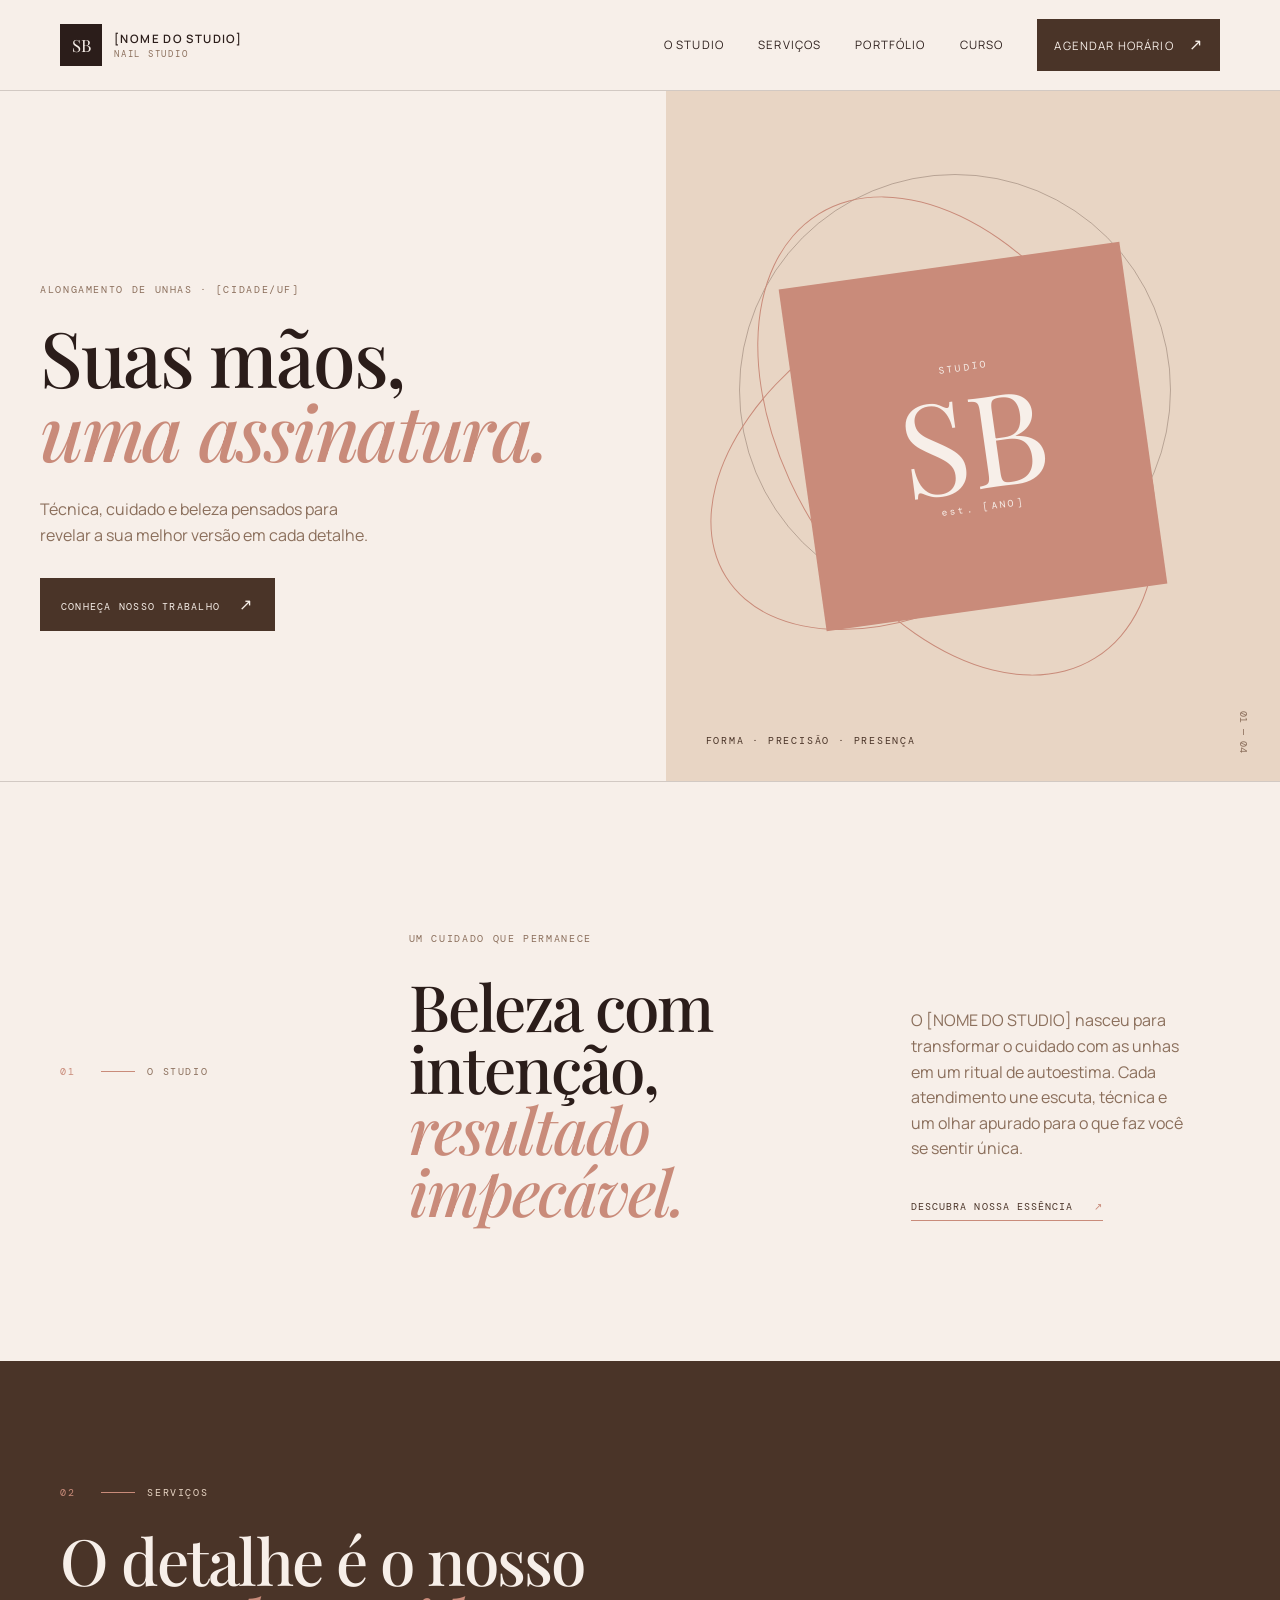
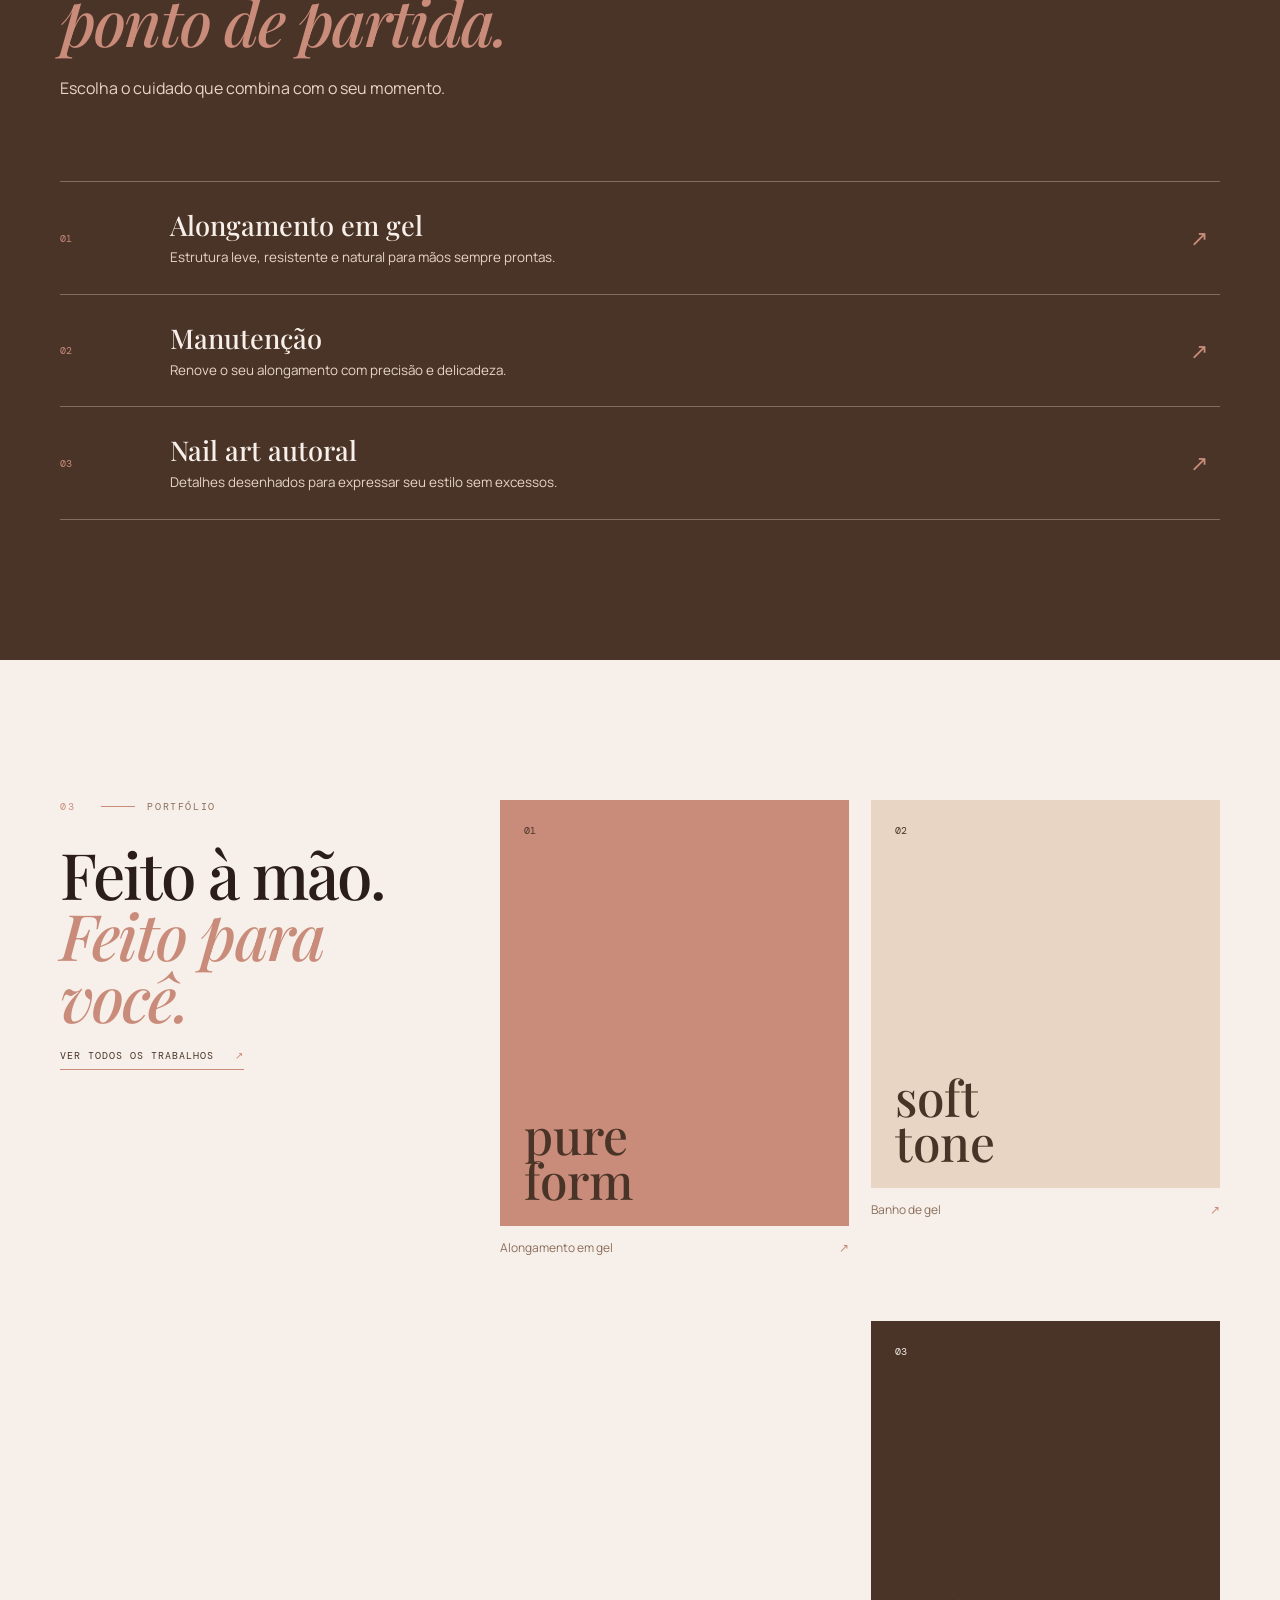
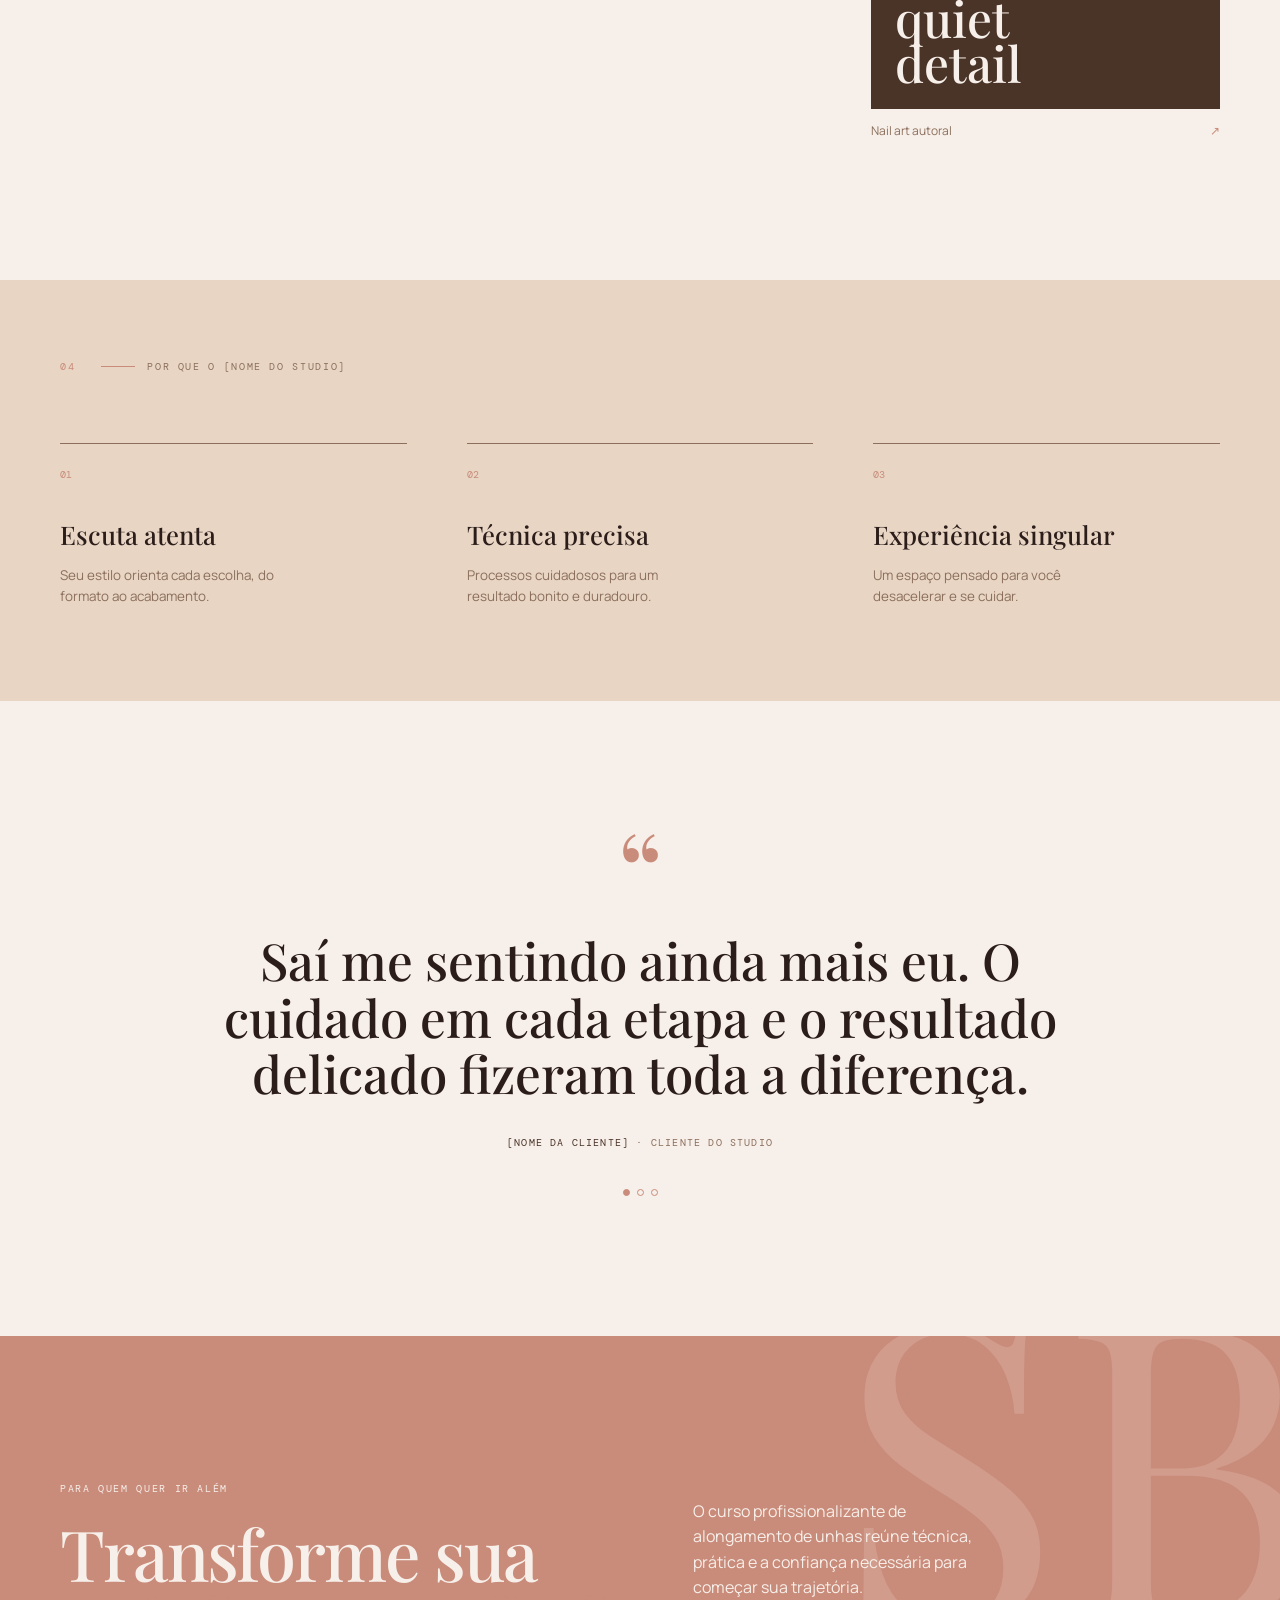
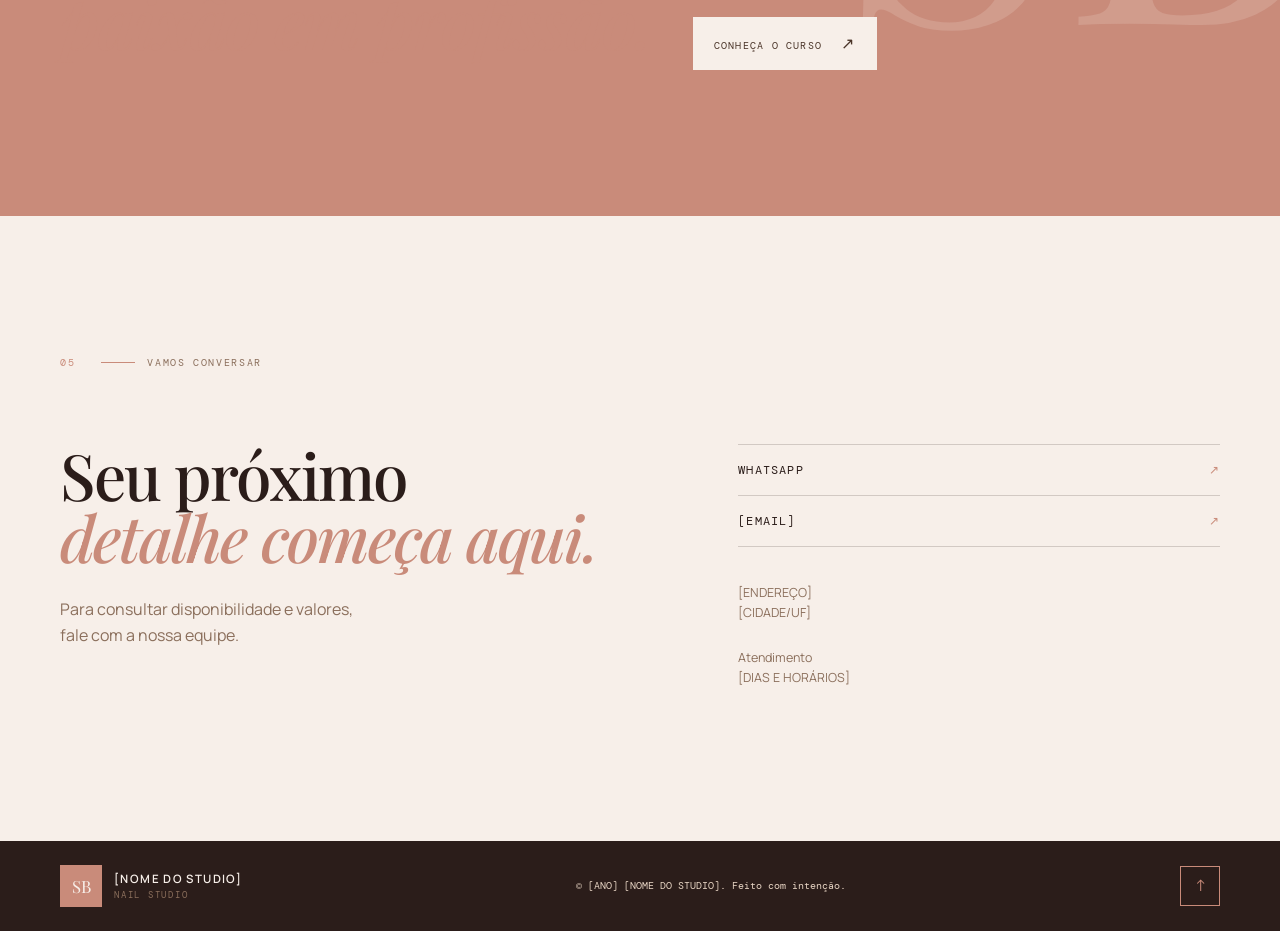
==== index.html @ b0235204 "Add initial studio website scaffold Add a complete static scaffold for the Studio SB website: README" ====
<!DOCTYPE html>
<html lang="pt-BR">
<head>
	<meta charset="UTF-8">
	<meta name="viewport" content="width=device-width, initial-scale=1.0">
	<meta name="description" content="[NOME DO STUDIO], studio de alongamento de unhas e formação profissional.">
	<title>[NOME DO STUDIO] | Alongamento de unhas</title>
	<link rel="stylesheet" href="css/style.css">
	<link rel="stylesheet" href="css/responsive.css">
</head>
<body>
	<a class="skip-link" href="#conteudo">Ir para o conteúdo</a>
	<header class="site-header">
		<div class="container header-inner">
			<a class="brand" href="index.html" aria-label="Página inicial de [NOME DO STUDIO]"><span class="brand-mark">SB</span><span class="brand-name">[NOME DO STUDIO]<small>nail studio</small></span></a>
			<button class="menu-toggle" type="button" aria-expanded="false" aria-controls="main-nav"><span></span><span></span><span></span><b class="sr-only">Abrir menu</b></button>
			<nav id="main-nav" class="main-nav" aria-label="Navegação principal"><a href="#studio">O studio</a><a href="#servicos">Serviços</a><a href="#portfolio">Portfólio</a><a href="#curso">Curso</a><a class="nav-cta" href="#contato">Agendar horário <span aria-hidden="true">↗</span></a></nav>
		</div>
	</header>
	<main id="conteudo">
		<section class="hero"><div class="hero-text container reveal"><p class="eyebrow">alongamento de unhas · [CIDADE/UF]</p><h1>Suas mãos,<br><em>uma assinatura.</em></h1><p class="hero-description">Técnica, cuidado e beleza pensados para revelar a sua melhor versão em cada detalhe.</p><a class="button button-dark" href="#contato">Conheça nosso trabalho <span aria-hidden="true">↗</span></a></div><div class="hero-art" aria-label="Composição visual abstrata em tons nude e rosé"><div class="hero-orbit orbit-one"></div><div class="hero-orbit orbit-two"></div><div class="hero-panel"><span>STUDIO</span><strong>SB</strong><small>est. [ANO]</small></div><span class="hero-caption">forma · precisão · presença</span></div><div class="hero-side-label">01 — 04</div></section>
		<section id="studio" class="intro section container reveal"><div class="section-kicker"><span>01</span><span>O studio</span></div><div class="intro-copy"><p class="eyebrow">um cuidado que permanece</p><h2>Beleza com intenção,<br><em>resultado impecável.</em></h2></div><div class="intro-body"><p>O [NOME DO STUDIO] nasceu para transformar o cuidado com as unhas em um ritual de autoestima. Cada atendimento une escuta, técnica e um olhar apurado para o que faz você se sentir única.</p><a class="text-link" href="#contato">Descubra nossa essência <span>↗</span></a></div></section>
		<section id="servicos" class="services section-band"><div class="container"><div class="section-heading reveal"><div class="section-kicker light"><span>02</span><span>Serviços</span></div><h2>O detalhe é o nosso<br><em>ponto de partida.</em></h2><p>Escolha o cuidado que combina com o seu momento.</p></div><div class="service-list reveal"><article class="service-item"><span class="service-number">01</span><div><h3>Alongamento em gel</h3><p>Estrutura leve, resistente e natural para mãos sempre prontas.</p></div><span class="service-arrow">↗</span></article><article class="service-item"><span class="service-number">02</span><div><h3>Manutenção</h3><p>Renove o seu alongamento com precisão e delicadeza.</p></div><span class="service-arrow">↗</span></article><article class="service-item"><span class="service-number">03</span><div><h3>Nail art autoral</h3><p>Detalhes desenhados para expressar seu estilo sem excessos.</p></div><span class="service-arrow">↗</span></article></div></div></section>
		<section id="portfolio" class="portfolio section container"><div class="section-heading reveal"><div class="section-kicker"><span>03</span><span>Portfólio</span></div><h2>Feito à mão.<br><em>Feito para você.</em></h2><a class="text-link" href="#contato">Ver todos os trabalhos <span>↗</span></a></div><div class="portfolio-grid reveal"><figure class="portfolio-card portfolio-large"><div class="art art-a"><span>01</span><strong>pure<br>form</strong></div><figcaption>Alongamento em gel <span>↗</span></figcaption></figure><figure class="portfolio-card"><div class="art art-b"><span>02</span><strong>soft<br>tone</strong></div><figcaption>Banho de gel <span>↗</span></figcaption></figure><figure class="portfolio-card portfolio-offset"><div class="art art-c"><span>03</span><strong>quiet<br>detail</strong></div><figcaption>Nail art autoral <span>↗</span></figcaption></figure></div></section>
		<section class="values section-band-light"><div class="container"><div class="section-kicker"><span>04</span><span>Por que o [NOME DO STUDIO]</span></div><div class="values-grid"><article><span>01</span><h3>Escuta atenta</h3><p>Seu estilo orienta cada escolha, do formato ao acabamento.</p></article><article><span>02</span><h3>Técnica precisa</h3><p>Processos cuidadosos para um resultado bonito e duradouro.</p></article><article><span>03</span><h3>Experiência singular</h3><p>Um espaço pensado para você desacelerar e se cuidar.</p></article></div></div></section>
		<section class="testimonials section container reveal"><div class="quote-mark">“</div><blockquote>Saí me sentindo ainda mais eu. O cuidado em cada etapa e o resultado delicado fizeram toda a diferença.</blockquote><p class="quote-author">[NOME DA CLIENTE] <span>· cliente do studio</span></p><div class="slider-dots" aria-label="Depoimento 1 de 3"><b></b><i></i><i></i></div></section>
		<section id="curso" class="course-preview"><div class="container course-inner reveal"><div><p class="eyebrow">para quem quer ir além</p><h2>Transforme sua<br><em>paixão em profissão.</em></h2></div><div><p>O curso profissionalizante de alongamento de unhas reúne técnica, prática e a confiança necessária para começar sua trajetória.</p><a class="button button-light" href="pages/curso.html">Conheça o curso <span aria-hidden="true">↗</span></a></div></div></section>
		<section id="contato" class="contact section container reveal"><div class="section-kicker"><span>05</span><span>Vamos conversar</span></div><div class="contact-grid"><div><h2>Seu próximo<br><em>detalhe começa aqui.</em></h2><p>Para consultar disponibilidade e valores, fale com a nossa equipe.</p></div><div class="contact-info"><a class="contact-link" href="[LINK DO WHATSAPP]">WhatsApp <span>↗</span></a><a class="contact-link" href="mailto:[EMAIL]">[EMAIL] <span>↗</span></a><p>[ENDEREÇO]<br>[CIDADE/UF]</p><p class="hours">Atendimento<br>[DIAS E HORÁRIOS]</p></div></div></section>
	</main>
	<footer class="site-footer"><div class="container footer-inner"><a class="brand" href="index.html"><span class="brand-mark">SB</span><span class="brand-name">[NOME DO STUDIO]<small>nail studio</small></span></a><p>© [ANO] [NOME DO STUDIO]. Feito com intenção.</p><a href="#conteudo" class="back-top" aria-label="Voltar ao topo">↑</a></div></footer>
	<script src="js/script.js"></script>
</body>
</html>
---- css/style.css ----
@import url('https://fonts.googleapis.com/css2?family=DM+Mono:wght@400;500&family=Manrope:wght@400;500;600;700&family=Playfair+Display:ital,wght@0,500;0,600;1,500;1,600&display=swap');
:root { --coffee:#2B1D1A; --nude:#F7EFE9; --rose:#C98B7A; --mid:#8B6F5C; --sand:#E8D5C4; --dark:#4A3428; --line:rgba(43,29,26,.18); }
* { box-sizing:border-box; } html { scroll-behavior:smooth; } body { margin:0; color:var(--coffee); background:var(--nude); font:16px/1.6 Manrope,sans-serif; } a { color:inherit; text-decoration:none; } .container { width:min(1160px,calc(100% - 80px)); margin:auto; }
.skip-link { position:absolute; left:1rem; top:-4rem; z-index:20; padding:.7rem 1rem; background:var(--dark); color:var(--nude); } .skip-link:focus { top:1rem; } .sr-only { position:absolute; width:1px; height:1px; overflow:hidden; clip:rect(0,0,0,0); }
.site-header { border-bottom:1px solid var(--line); } .header-inner,.footer-inner { min-height:90px; display:flex; align-items:center; justify-content:space-between; } .brand { display:flex; align-items:center; gap:12px; text-transform:uppercase; letter-spacing:.12em; font-size:.72rem; font-weight:600; } .brand-mark { width:42px; height:42px; display:grid; place-items:center; background:var(--coffee); color:var(--nude); font:1.05rem 'Playfair Display',serif; letter-spacing:0; } .brand-name small { display:block; color:var(--mid); font:.55rem 'DM Mono',monospace; letter-spacing:.2em; }
.main-nav { display:flex; align-items:center; gap:34px; font-size:.72rem; text-transform:uppercase; letter-spacing:.1em; } .main-nav a { transition:color .25s; } .main-nav a:hover { color:var(--rose); } .nav-cta { padding:13px 17px; background:var(--dark); color:var(--nude); } .nav-cta span,.button span { margin-left:12px; font-size:1rem; } .menu-toggle { display:none; background:none; border:0; padding:8px; } .menu-toggle span { display:block; width:24px; height:1px; margin:5px; background:var(--coffee); }
.hero { min-height:690px; display:grid; grid-template-columns:52% 48%; position:relative; overflow:hidden; border-bottom:1px solid var(--line); } .hero-text { align-self:center; padding-top:32px; z-index:1; } .eyebrow,.section-kicker { color:var(--mid); font:.64rem 'DM Mono',monospace; text-transform:uppercase; letter-spacing:.16em; } .hero h1,h2 { margin:24px 0; font:500 clamp(3.4rem,6vw,6.5rem)/.96 'Playfair Display',serif; letter-spacing:-.03em; } em { color:var(--rose); font-style:italic; } .hero-description { max-width:340px; margin:30px 0; color:var(--mid); } .button { display:inline-block; padding:16px 21px; text-transform:uppercase; letter-spacing:.12em; font:.64rem 'DM Mono',monospace; transition:transform .25s,background .25s; } .button:hover { transform:translateY(-3px); } .button-dark { background:var(--dark); color:var(--nude); } .button-light { background:var(--nude); color:var(--dark); }
.hero-art { position:relative; min-height:690px; overflow:hidden; background:var(--sand); } .hero-art:before { content:''; position:absolute; top:12%; left:12%; width:70%; aspect-ratio:1; border:1px solid rgba(74,52,40,.3); border-radius:50%; } .hero-orbit { position:absolute; border:1px solid var(--rose); border-radius:50%; transform:rotate(-32deg); } .orbit-one { width:76%; height:43%; top:31%; left:4%; } .orbit-two { width:55%; height:76%; top:12%; left:20%; } .hero-panel { position:absolute; inset:25% 22%; display:flex; flex-direction:column; align-items:center; justify-content:center; color:var(--nude); text-align:center; background:var(--rose); transform:rotate(-8deg); } .hero-panel span,.hero-panel small { font:.6rem 'DM Mono'; letter-spacing:.25em; } .hero-panel strong { font:8rem/1 'Playfair Display'; } .hero-caption { position:absolute; bottom:34px; left:40px; color:var(--dark); font:.62rem 'DM Mono'; letter-spacing:.18em; text-transform:uppercase; } .hero-side-label { position:absolute; right:30px; bottom:28px; color:var(--mid); writing-mode:vertical-rl; font:.62rem 'DM Mono'; }
.section { padding-top:140px; padding-bottom:140px; } .section-kicker { display:flex; gap:26px; align-items:center; } .section-kicker span:first-child { color:var(--rose); } .section-kicker span:last-child:before { content:''; display:inline-block; width:34px; margin:0 12px 3px 0; border-top:1px solid var(--rose); } .intro { display:grid; grid-template-columns:1fr 1.5fr 1fr; gap:40px; } .intro h2,.section-heading h2,.contact h2 { margin:30px 0 0; font-size:clamp(3rem,5vw,5.4rem); } .intro-body { align-self:end; max-width:280px; color:var(--mid); } .text-link { display:inline-block; margin-top:22px; padding-bottom:7px; border-bottom:1px solid var(--rose); color:var(--dark); font:.63rem 'DM Mono'; letter-spacing:.1em; text-transform:uppercase; } .text-link span,.contact-link span { margin-left:14px; color:var(--rose); }
.section-band { padding:125px 0 140px; color:var(--nude); background:var(--dark); } .section-heading p { margin-top:24px; color:var(--sand); } .light { color:var(--sand); } .light span:first-child { color:var(--rose); } .service-list { margin-top:80px; border-top:1px solid rgba(247,239,233,.3); } .service-item { display:grid; grid-template-columns:80px 1fr 30px; align-items:center; gap:30px; padding:25px 0; border-bottom:1px solid rgba(247,239,233,.3); } .service-number { color:var(--rose); font:.65rem 'DM Mono'; } .service-item h3 { margin:0; font:500 1.7rem 'Playfair Display'; } .service-item p { margin:4px 0 0; color:var(--sand); font-size:.84rem; } .service-arrow { color:var(--rose); font-size:1.4rem; }
.portfolio { display:grid; grid-template-columns:.75fr 1.5fr; gap:80px; } .portfolio-grid { display:grid; grid-template-columns:1fr 1fr; gap:22px; align-items:start; } .portfolio-card { margin:0; } .portfolio-large { grid-row:span 2; } .portfolio-offset { margin-top:80px; } .art { aspect-ratio:.82; display:flex; flex-direction:column; justify-content:space-between; padding:24px; color:var(--dark); } .art-a { background:var(--rose); } .art-b { aspect-ratio:.9; background:var(--sand); } .art-c { aspect-ratio:.9; color:var(--nude); background:var(--dark); } .art span { font:.6rem 'DM Mono'; } .art strong { font:500 3.1rem/.9 'Playfair Display'; text-transform:lowercase; } figcaption { display:flex; justify-content:space-between; padding-top:12px; color:var(--mid); font-size:.75rem; } figcaption span { color:var(--rose); }
.section-band-light { padding:80px 0; background:var(--sand); } .values-grid { display:grid; grid-template-columns:repeat(3,1fr); gap:60px; margin-top:70px; } .values-grid article { padding-top:16px; border-top:1px solid var(--mid); } .values-grid span { color:var(--rose); font:.65rem 'DM Mono'; } .values-grid h3 { margin:32px 0 8px; font:500 1.6rem 'Playfair Display'; } .values-grid p { max-width:220px; color:var(--mid); font-size:.84rem; }
.testimonials { max-width:850px; text-align:center; } .quote-mark { color:var(--rose); font:7rem/.5 'Playfair Display'; } blockquote { margin:35px 0; font:500 clamp(2rem,4vw,3.7rem)/1.1 'Playfair Display'; } .quote-author { color:var(--dark); font:.62rem 'DM Mono'; letter-spacing:.12em; text-transform:uppercase; } .quote-author span { color:var(--mid); } .slider-dots { display:flex; justify-content:center; gap:7px; margin-top:40px; } .slider-dots * { width:7px; height:7px; border:1px solid var(--rose); border-radius:50%; } .slider-dots b { background:var(--rose); }
.course-preview { position:relative; overflow:hidden; color:var(--nude); background:var(--rose); } .course-preview:after { content:'SB'; position:absolute; top:-50px; right:-40px; color:rgba(247,239,233,.16); font:26rem/.8 'Playfair Display'; } .course-inner { min-height:480px; display:grid; grid-template-columns:1.2fr 1fr; align-items:center; position:relative; z-index:1; } .course-inner h2 { margin:25px 0; font-size:clamp(3.2rem,5.5vw,6rem); } .course-inner p { max-width:310px; color:var(--nude); } .course-inner .eyebrow { color:var(--nude); }
.contact-grid { display:grid; grid-template-columns:1.2fr 1fr; gap:100px; margin-top:75px; } .contact h2 { margin-top:0; } .contact-grid>div:first-child p { max-width:320px; margin-top:30px; color:var(--mid); } .contact-info { border-top:1px solid var(--line); } .contact-link { display:flex; justify-content:space-between; padding:17px 0; border-bottom:1px solid var(--line); text-transform:uppercase; letter-spacing:.1em; font:.75rem 'DM Mono'; } .contact-info p { margin-top:36px; color:var(--mid); font-size:.78rem; } .contact-info .hours { margin-top:25px; } .site-footer { color:var(--nude); background:var(--coffee); } .site-footer .brand-mark { background:var(--rose); } .site-footer p { color:var(--sand); font:.6rem 'DM Mono'; } .back-top { width:40px; height:40px; display:grid; place-items:center; border:1px solid var(--rose); color:var(--rose); }
.reveal { opacity:0; transform:translateY(24px); transition:opacity .7s,transform .7s; } .reveal.is-visible { opacity:1; transform:none; }
NN
---- css/responsive.css ----
@media (max-width:800px) { .container { width:min(100% - 40px,620px); } .header-inner { min-height:72px; } .menu-toggle { display:block; } .main-nav { display:none; position:absolute; z-index:10; top:72px; left:0; right:0; flex-direction:column; align-items:stretch; gap:0; padding:18px 20px 24px; background:var(--nude); border-bottom:1px solid var(--line); } .main-nav.is-open { display:flex; } .main-nav a { padding:13px 0; } .nav-cta { margin-top:8px; text-align:center; }
.hero { display:block; min-height:0; } .hero-text { padding:90px 20px 70px; } .hero h1 { font-size:clamp(3.3rem,15vw,5rem); } .hero-art { min-height:390px; } .hero-panel { inset:17% 25%; } .hero-panel strong { font-size:6rem; } .hero-side-label { display:none; } .section { padding-top:90px; padding-bottom:90px; } .intro,.portfolio,.contact-grid,.course-inner { display:block; } .intro-copy { margin-top:55px; } .intro-body { max-width:340px; margin-top:35px; } .section-band { padding:90px 0; } .service-list { margin-top:55px; } .service-item { grid-template-columns:35px 1fr 20px; gap:12px; } .service-item h3 { font-size:1.35rem; } .service-item p { font-size:.77rem; }
.portfolio .section-heading { margin-bottom:50px; } .portfolio-grid { gap:14px; } .portfolio-offset { margin-top:45px; } .art { padding:14px; } .art strong { font-size:2rem; } .section-band-light { padding:75px 0; } .values-grid { grid-template-columns:1fr; gap:30px; margin-top:45px; } .values-grid h3 { margin-top:20px; } .course-inner { min-height:520px; padding-top:80px; padding-bottom:80px; } .course-inner>div+div { margin-top:34px; } .course-preview:after { top:240px; font-size:16rem; } .contact-info { margin-top:45px; } .footer-inner { min-height:130px; flex-wrap:wrap; gap:20px; padding:25px 0; } .site-footer p { order:3; width:100%; } }
@media (prefers-reduced-motion:reduce) { html { scroll-behavior:auto; } .reveal,.button { transition:none; } }
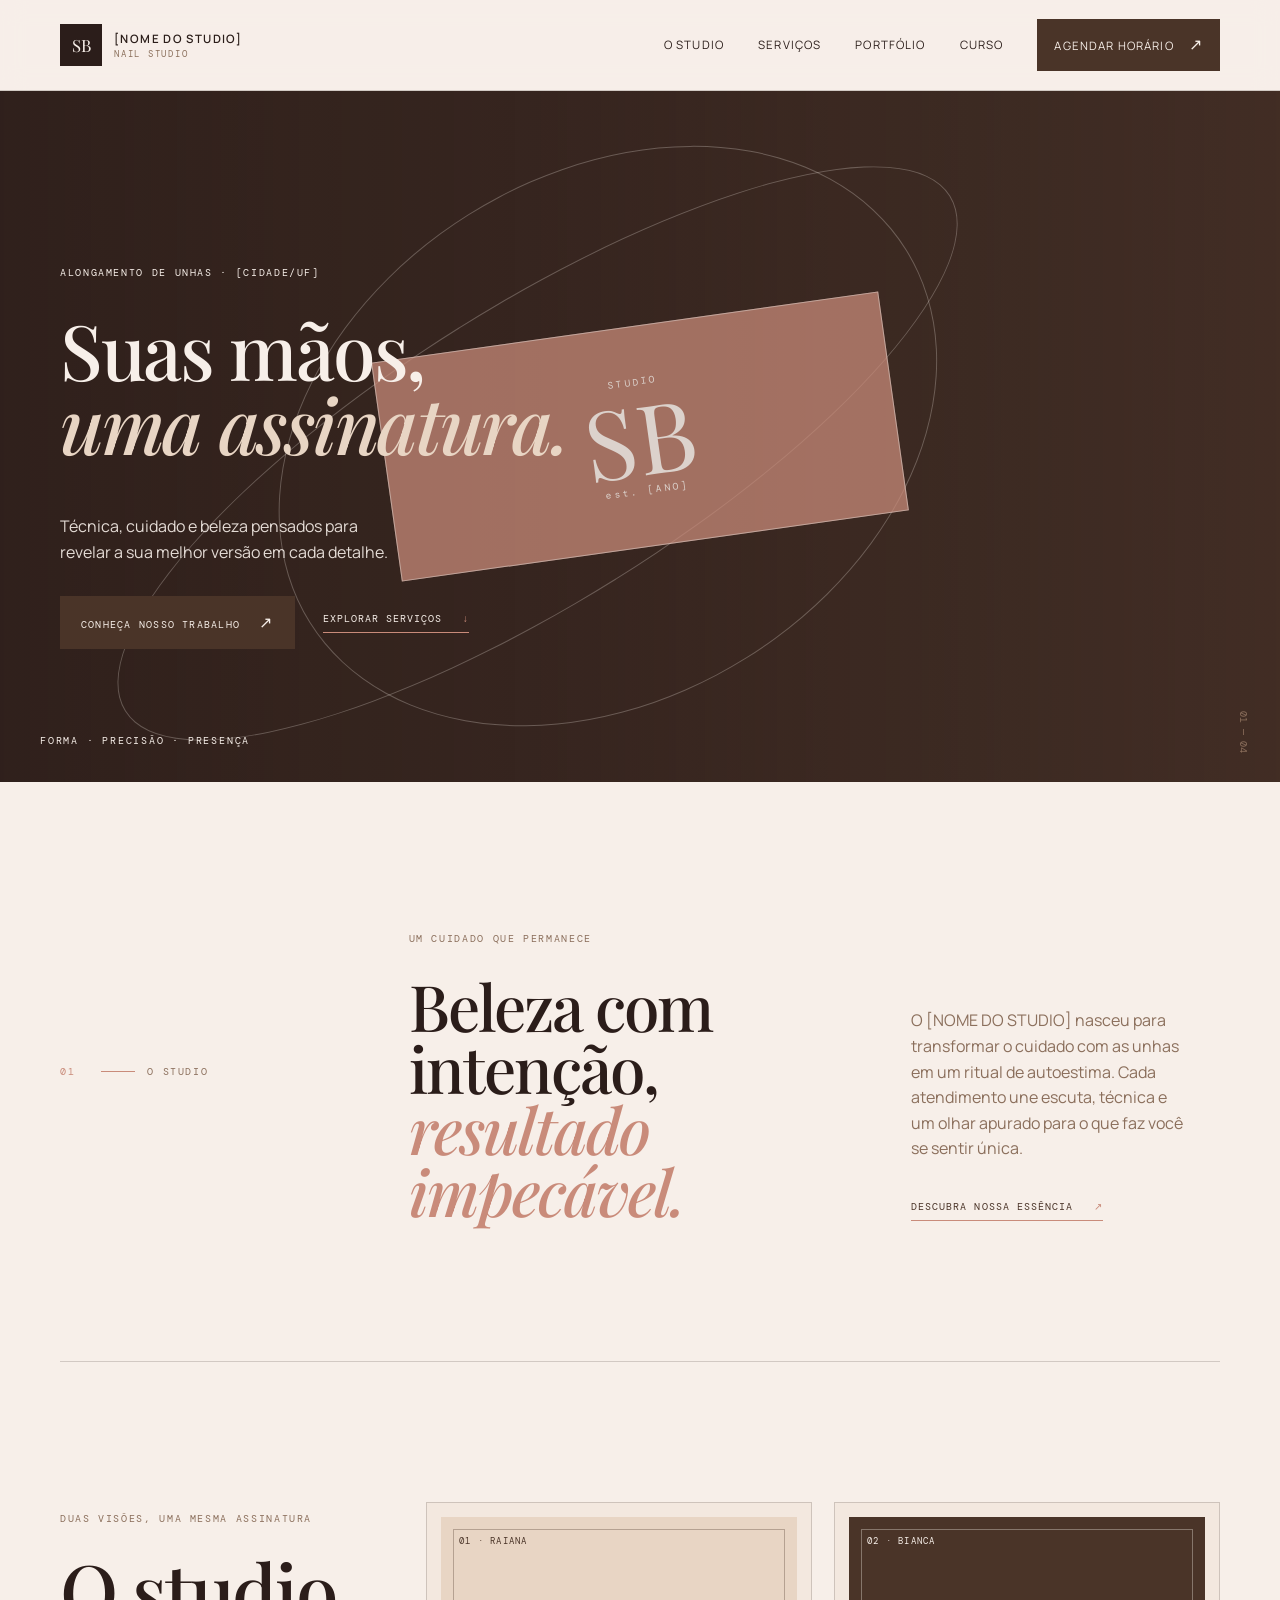
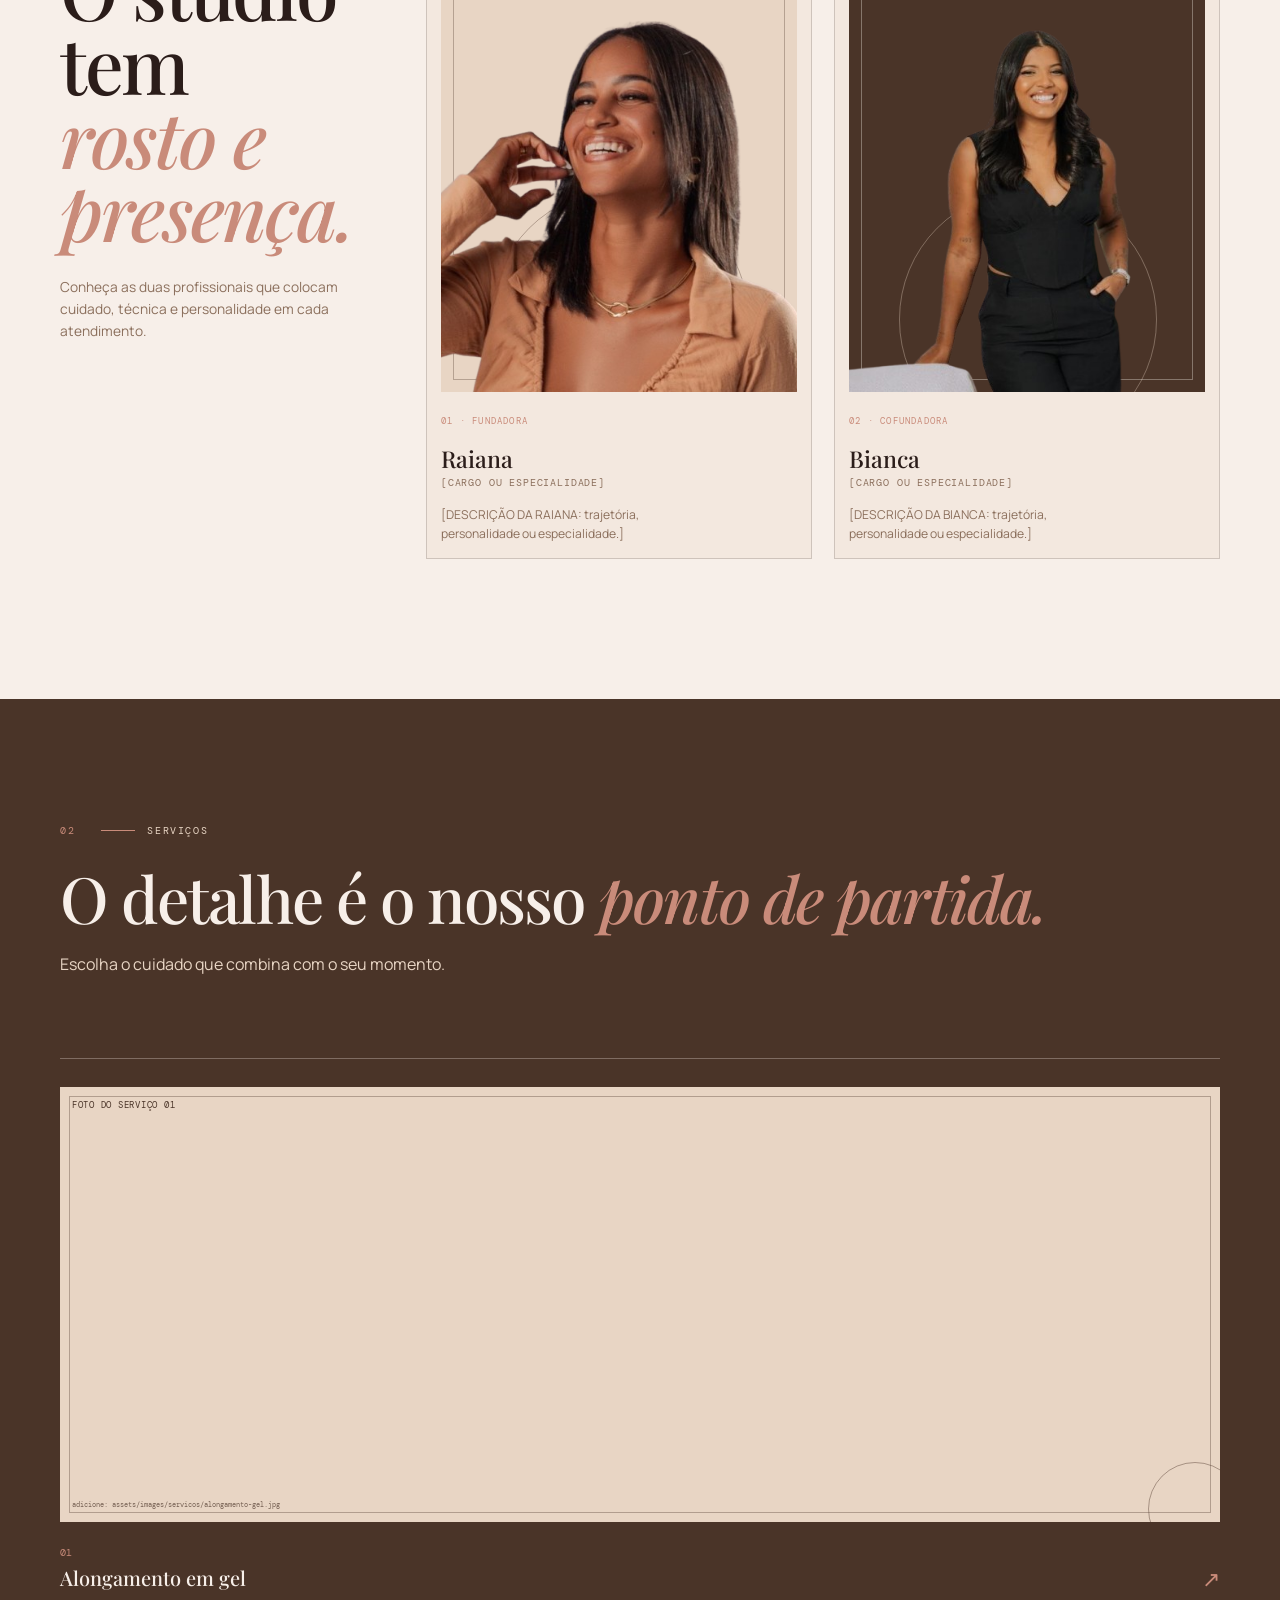
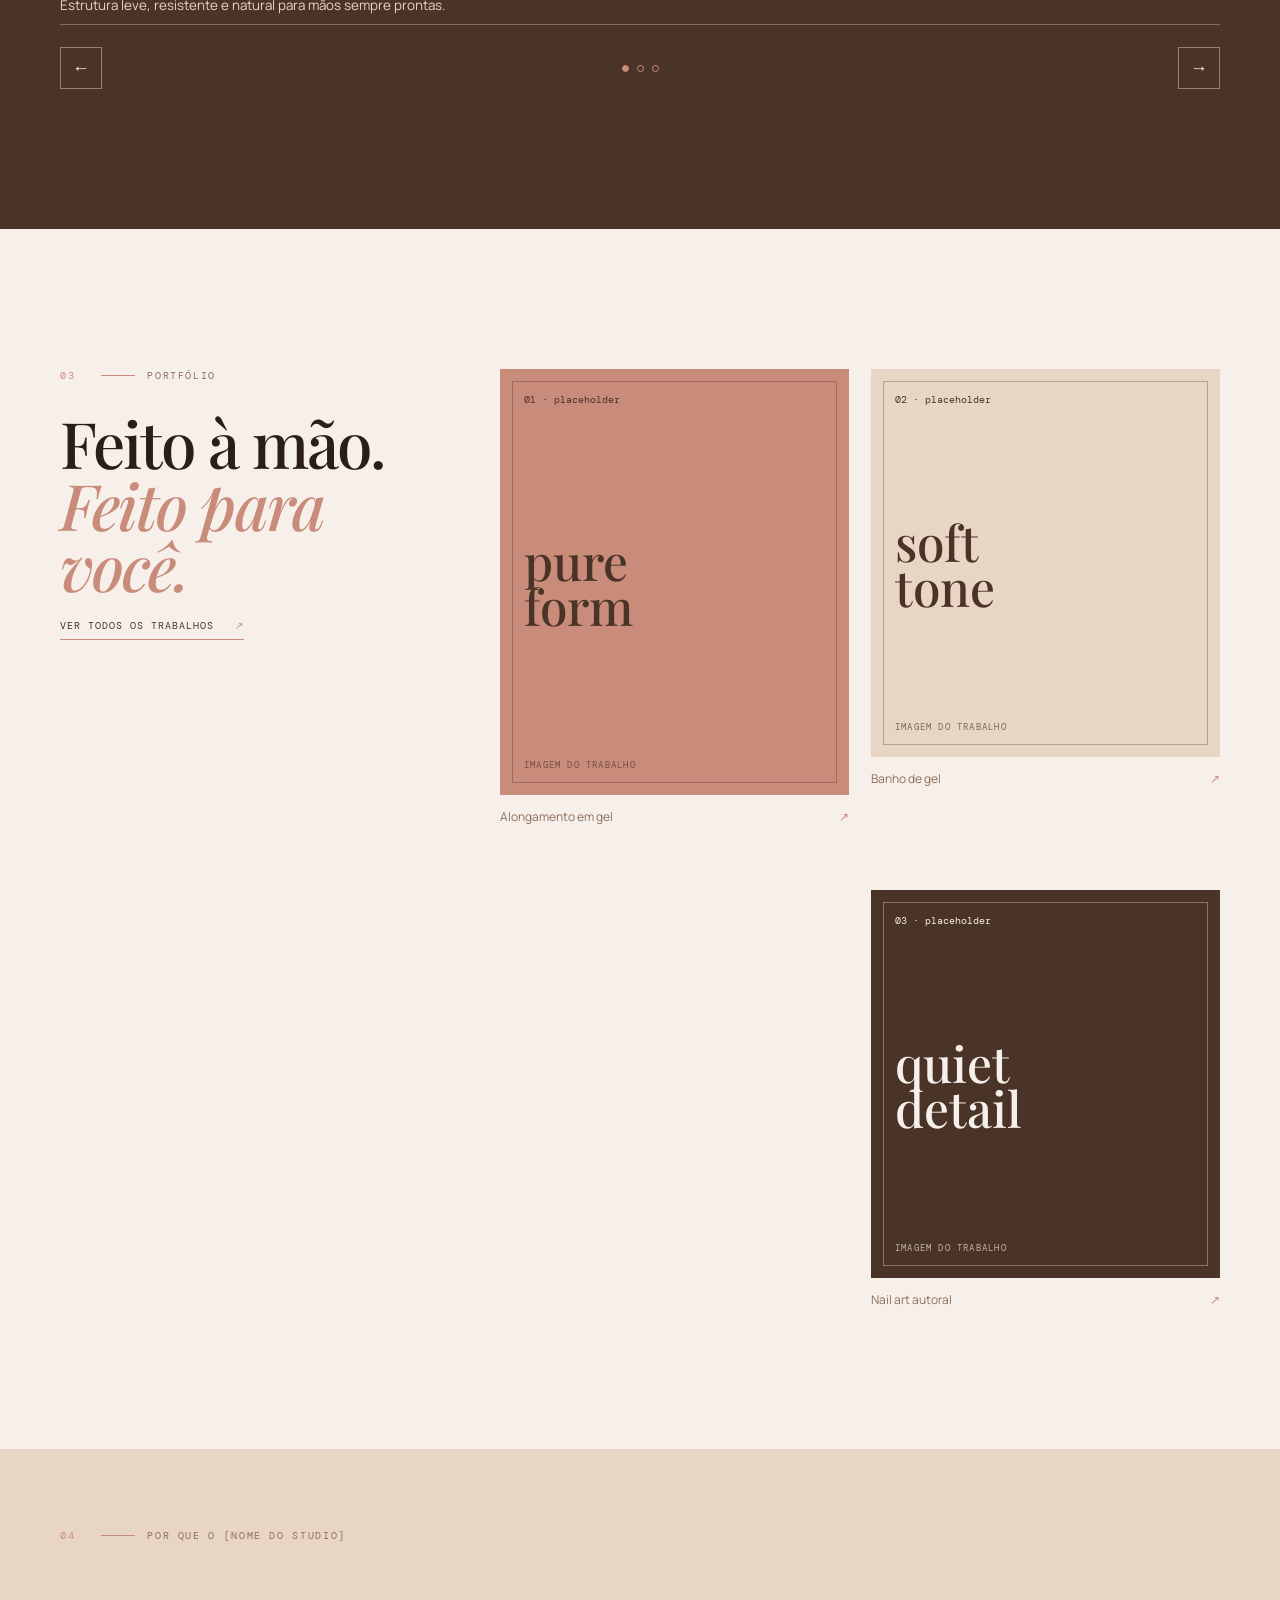
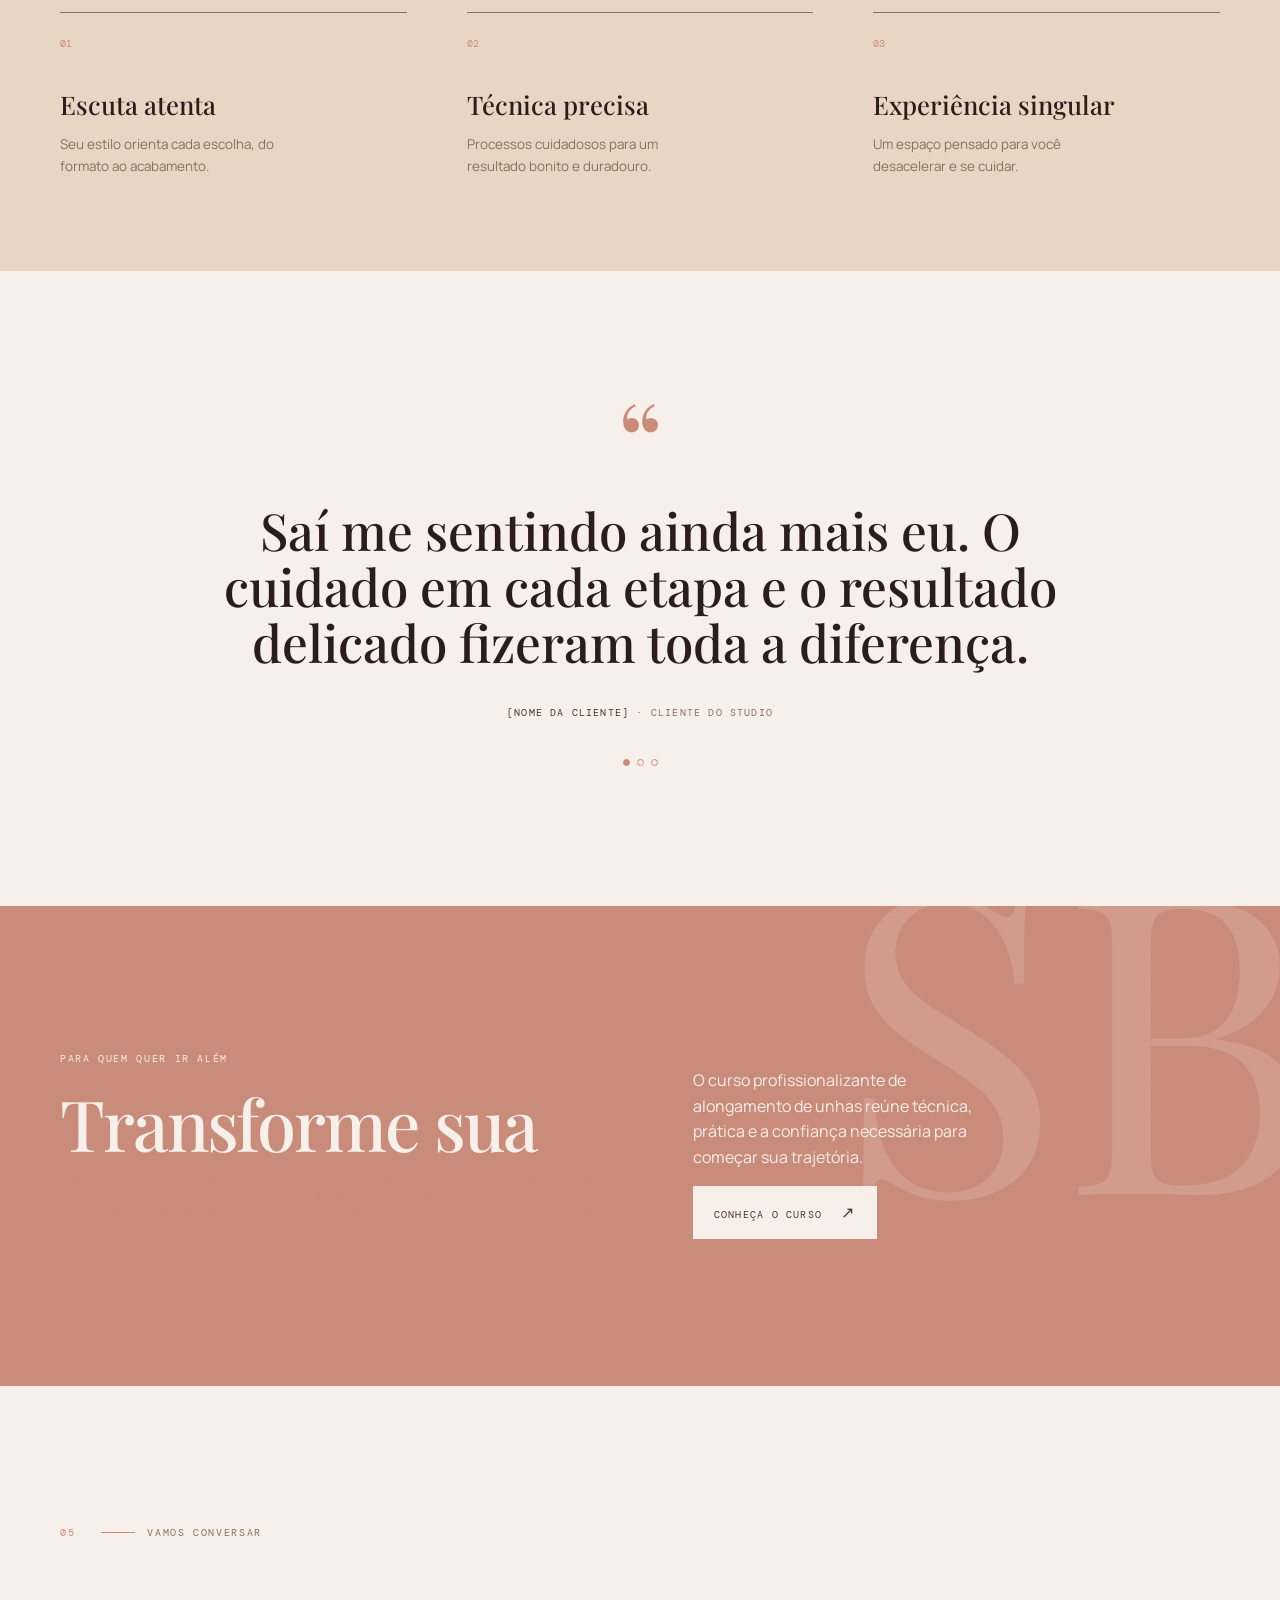
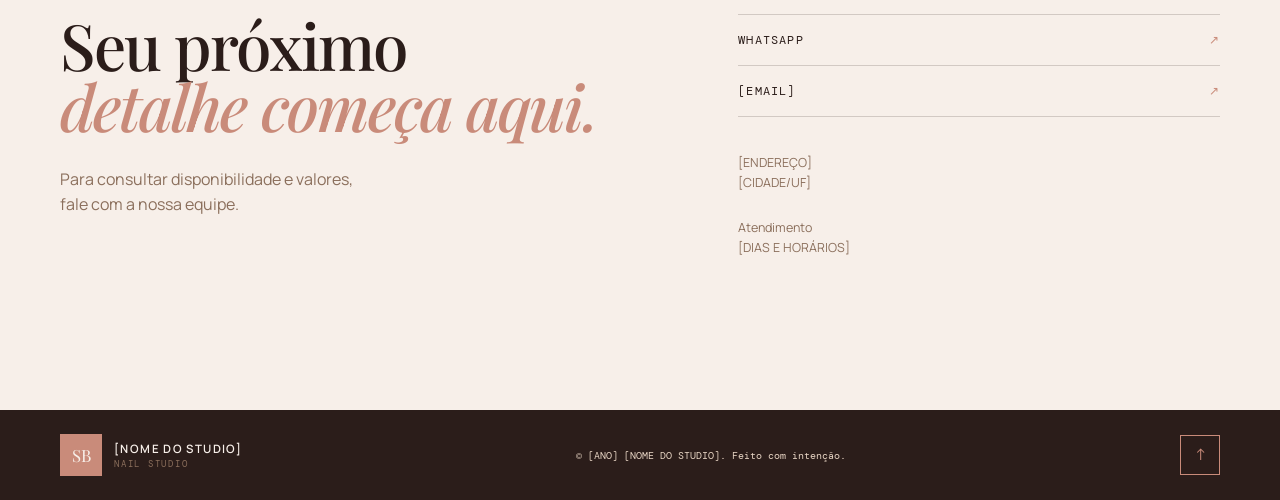
==== commit 0eb3030e: "Refresh StudioBia landing page This commit refreshes the homepage with a new hero layout, updated ty" ====
--- a/index.html
+++ b/index.html
@@ -18,16 +18,17 @@
 		</div>
 	</header>
 	<main id="conteudo">
-		<section class="hero"><div class="hero-text container reveal"><p class="eyebrow">alongamento de unhas · [CIDADE/UF]</p><h1>Suas mãos,<br><em>uma assinatura.</em></h1><p class="hero-description">Técnica, cuidado e beleza pensados para revelar a sua melhor versão em cada detalhe.</p><a class="button button-dark" href="#contato">Conheça nosso trabalho <span aria-hidden="true">↗</span></a></div><div class="hero-art" aria-label="Composição visual abstrata em tons nude e rosé"><div class="hero-orbit orbit-one"></div><div class="hero-orbit orbit-two"></div><div class="hero-panel"><span>STUDIO</span><strong>SB</strong><small>est. [ANO]</small></div><span class="hero-caption">forma · precisão · presença</span></div><div class="hero-side-label">01 — 04</div></section>
+		<section class="hero"><div class="hero-text container reveal"><p class="eyebrow">alongamento de unhas · [CIDADE/UF]</p><h1>Suas mãos,<br><em>uma assinatura.</em></h1><p class="hero-description">Técnica, cuidado e beleza pensados para revelar a sua melhor versão em cada detalhe.</p><div class="hero-actions"><a class="button button-dark" href="#contato">Conheça nosso trabalho <span aria-hidden="true">↗</span></a><a class="text-link" href="#servicos">Explorar serviços <span>↓</span></a></div></div><div class="hero-art"><div class="hero-media" role="img" aria-label="Imagem de um trabalho do studio. Substitua pelo arquivo real em assets/images/hero/"><span>imagem de trabalho<br>em breve</span><small>assets / images / hero</small></div><div class="hero-orbit orbit-one"></div><div class="hero-orbit orbit-two"></div><div class="hero-panel"><span>STUDIO</span><strong>SB</strong><small>est. [ANO]</small></div><span class="hero-caption">forma · precisão · presença</span></div><div class="hero-side-label">01 — 04</div></section>
 		<section id="studio" class="intro section container reveal"><div class="section-kicker"><span>01</span><span>O studio</span></div><div class="intro-copy"><p class="eyebrow">um cuidado que permanece</p><h2>Beleza com intenção,<br><em>resultado impecável.</em></h2></div><div class="intro-body"><p>O [NOME DO STUDIO] nasceu para transformar o cuidado com as unhas em um ritual de autoestima. Cada atendimento une escuta, técnica e um olhar apurado para o que faz você se sentir única.</p><a class="text-link" href="#contato">Descubra nossa essência <span>↗</span></a></div></section>
-		<section id="servicos" class="services section-band"><div class="container"><div class="section-heading reveal"><div class="section-kicker light"><span>02</span><span>Serviços</span></div><h2>O detalhe é o nosso<br><em>ponto de partida.</em></h2><p>Escolha o cuidado que combina com o seu momento.</p></div><div class="service-list reveal"><article class="service-item"><span class="service-number">01</span><div><h3>Alongamento em gel</h3><p>Estrutura leve, resistente e natural para mãos sempre prontas.</p></div><span class="service-arrow">↗</span></article><article class="service-item"><span class="service-number">02</span><div><h3>Manutenção</h3><p>Renove o seu alongamento com precisão e delicadeza.</p></div><span class="service-arrow">↗</span></article><article class="service-item"><span class="service-number">03</span><div><h3>Nail art autoral</h3><p>Detalhes desenhados para expressar seu estilo sem excessos.</p></div><span class="service-arrow">↗</span></article></div></div></section>
-		<section id="portfolio" class="portfolio section container"><div class="section-heading reveal"><div class="section-kicker"><span>03</span><span>Portfólio</span></div><h2>Feito à mão.<br><em>Feito para você.</em></h2><a class="text-link" href="#contato">Ver todos os trabalhos <span>↗</span></a></div><div class="portfolio-grid reveal"><figure class="portfolio-card portfolio-large"><div class="art art-a"><span>01</span><strong>pure<br>form</strong></div><figcaption>Alongamento em gel <span>↗</span></figcaption></figure><figure class="portfolio-card"><div class="art art-b"><span>02</span><strong>soft<br>tone</strong></div><figcaption>Banho de gel <span>↗</span></figcaption></figure><figure class="portfolio-card portfolio-offset"><div class="art art-c"><span>03</span><strong>quiet<br>detail</strong></div><figcaption>Nail art autoral <span>↗</span></figcaption></figure></div></section>
+		<section class="owners section container reveal" aria-labelledby="owners-title"><div class="owners-heading"><p class="eyebrow">duas visões, uma mesma assinatura</p><h2 id="owners-title">O studio tem<br><em>rosto e presença.</em></h2><p>Conheça as duas profissionais que colocam cuidado, técnica e personalidade em cada atendimento.</p></div><div class="owners-grid"><article class="owner-card"><div class="owner-photo owner-photo-one"><img src="assets/images/portifolio/Raiana.png" alt="Raiana, dona do studio"><span>01 · Raiana</span></div><div class="owner-meta"><span>01 · fundadora</span><h3>Raiana</h3><p>[CARGO OU ESPECIALIDADE]</p><p class="owner-bio">[DESCRIÇÃO DA RAIANA: trajetória, personalidade ou especialidade.]</p></div></article><article class="owner-card owner-card-offset"><div class="owner-photo owner-photo-two"><img src="assets/images/portifolio/Bianca.png" alt="Bianca, dona do studio"><span>02 · Bianca</span></div><div class="owner-meta"><span>02 · cofundadora</span><h3>Bianca</h3><p>[CARGO OU ESPECIALIDADE]</p><p class="owner-bio">[DESCRIÇÃO DA BIANCA: trajetória, personalidade ou especialidade.]</p></div></article></div></section>
+		<section id="servicos" class="services section-band"><div class="container"><div class="section-heading reveal"><div class="section-kicker light"><span>02</span><span>Serviços</span></div><h2>O detalhe é o nosso <em>ponto de partida.</em></h2><p>Escolha o cuidado que combina com o seu momento.</p></div><div class="service-carousel reveal" aria-roledescription="carrossel" aria-label="Serviços do studio"><div class="service-track"><article class="service-item service-slide is-active" aria-roledescription="slide" aria-label="1 de 3"><div class="service-visual service-visual-gel"><span>foto do serviço 01</span><small>adicione: assets/images/servicos/alongamento-gel.jpg</small></div><span class="service-number">01</span><div><h3>Alongamento em gel</h3><p>Estrutura leve, resistente e natural para mãos sempre prontas.</p></div><span class="service-arrow">↗</span></article><article class="service-item service-slide" aria-roledescription="slide" aria-label="2 de 3"><div class="service-visual service-visual-maintenance"><span>foto do serviço 02</span><small>adicione: assets/images/servicos/manutencao.jpg</small></div><span class="service-number">02</span><div><h3>Manutenção</h3><p>Renove o seu alongamento com precisão e delicadeza.</p></div><span class="service-arrow">↗</span></article><article class="service-item service-slide" aria-roledescription="slide" aria-label="3 de 3"><div class="service-visual service-visual-art"><span>foto do serviço 03</span><small>adicione: assets/images/servicos/nail-art.jpg</small></div><span class="service-number">03</span><div><h3>Nail art autoral</h3><p>Detalhes desenhados para expressar seu estilo sem excessos.</p></div><span class="service-arrow">↗</span></article></div><div class="carousel-controls"><button class="carousel-button carousel-prev" type="button" aria-label="Serviço anterior">←</button><div class="carousel-dots" role="tablist" aria-label="Selecionar serviço"><button class="carousel-dot is-active" type="button" role="tab" aria-selected="true" aria-label="Ver serviço 1"></button><button class="carousel-dot" type="button" role="tab" aria-selected="false" aria-label="Ver serviço 2"></button><button class="carousel-dot" type="button" role="tab" aria-selected="false" aria-label="Ver serviço 3"></button></div><button class="carousel-button carousel-next" type="button" aria-label="Próximo serviço">→</button></div></div></div></section>
+		<section id="portfolio" class="portfolio section container"><div class="section-heading reveal"><div class="section-kicker"><span>03</span><span>Portfólio</span></div><h2>Feito à mão.<br><em>Feito para você.</em></h2><a class="text-link" href="#contato">Ver todos os trabalhos <span>↗</span></a></div><div class="portfolio-grid reveal"><figure class="portfolio-card portfolio-large"><div class="art art-a"><span>01 · placeholder</span><strong>pure<br>form</strong><small>imagem do trabalho</small></div><figcaption>Alongamento em gel <span>↗</span></figcaption></figure><figure class="portfolio-card"><div class="art art-b"><span>02 · placeholder</span><strong>soft<br>tone</strong><small>imagem do trabalho</small></div><figcaption>Banho de gel <span>↗</span></figcaption></figure><figure class="portfolio-card portfolio-offset"><div class="art art-c"><span>03 · placeholder</span><strong>quiet<br>detail</strong><small>imagem do trabalho</small></div><figcaption>Nail art autoral <span>↗</span></figcaption></figure></div></section>
 		<section class="values section-band-light"><div class="container"><div class="section-kicker"><span>04</span><span>Por que o [NOME DO STUDIO]</span></div><div class="values-grid"><article><span>01</span><h3>Escuta atenta</h3><p>Seu estilo orienta cada escolha, do formato ao acabamento.</p></article><article><span>02</span><h3>Técnica precisa</h3><p>Processos cuidadosos para um resultado bonito e duradouro.</p></article><article><span>03</span><h3>Experiência singular</h3><p>Um espaço pensado para você desacelerar e se cuidar.</p></article></div></div></section>
 		<section class="testimonials section container reveal"><div class="quote-mark">“</div><blockquote>Saí me sentindo ainda mais eu. O cuidado em cada etapa e o resultado delicado fizeram toda a diferença.</blockquote><p class="quote-author">[NOME DA CLIENTE] <span>· cliente do studio</span></p><div class="slider-dots" aria-label="Depoimento 1 de 3"><b></b><i></i><i></i></div></section>
 		<section id="curso" class="course-preview"><div class="container course-inner reveal"><div><p class="eyebrow">para quem quer ir além</p><h2>Transforme sua<br><em>paixão em profissão.</em></h2></div><div><p>O curso profissionalizante de alongamento de unhas reúne técnica, prática e a confiança necessária para começar sua trajetória.</p><a class="button button-light" href="pages/curso.html">Conheça o curso <span aria-hidden="true">↗</span></a></div></div></section>
 		<section id="contato" class="contact section container reveal"><div class="section-kicker"><span>05</span><span>Vamos conversar</span></div><div class="contact-grid"><div><h2>Seu próximo<br><em>detalhe começa aqui.</em></h2><p>Para consultar disponibilidade e valores, fale com a nossa equipe.</p></div><div class="contact-info"><a class="contact-link" href="[LINK DO WHATSAPP]">WhatsApp <span>↗</span></a><a class="contact-link" href="mailto:[EMAIL]">[EMAIL] <span>↗</span></a><p>[ENDEREÇO]<br>[CIDADE/UF]</p><p class="hours">Atendimento<br>[DIAS E HORÁRIOS]</p></div></div></section>
 	</main>
 	<footer class="site-footer"><div class="container footer-inner"><a class="brand" href="index.html"><span class="brand-mark">SB</span><span class="brand-name">[NOME DO STUDIO]<small>nail studio</small></span></a><p>© [ANO] [NOME DO STUDIO]. Feito com intenção.</p><a href="#conteudo" class="back-top" aria-label="Voltar ao topo">↑</a></div></footer>
-	<script src="js/script.js"></script>
+	<script src="script/script.js"></script>
 </body>
 </html>
--- a/css/style.css
+++ b/css/style.css
@@ -5,7 +5,7 @@
 .site-header { border-bottom:1px solid var(--line); } .header-inner,.footer-inner { min-height:90px; display:flex; align-items:center; justify-content:space-between; } .brand { display:flex; align-items:center; gap:12px; text-transform:uppercase; letter-spacing:.12em; font-size:.72rem; font-weight:600; } .brand-mark { width:42px; height:42px; display:grid; place-items:center; background:var(--coffee); color:var(--nude); font:1.05rem 'Playfair Display',serif; letter-spacing:0; } .brand-name small { display:block; color:var(--mid); font:.55rem 'DM Mono',monospace; letter-spacing:.2em; }
 .main-nav { display:flex; align-items:center; gap:34px; font-size:.72rem; text-transform:uppercase; letter-spacing:.1em; } .main-nav a { transition:color .25s; } .main-nav a:hover { color:var(--rose); } .nav-cta { padding:13px 17px; background:var(--dark); color:var(--nude); } .nav-cta span,.button span { margin-left:12px; font-size:1rem; } .menu-toggle { display:none; background:none; border:0; padding:8px; } .menu-toggle span { display:block; width:24px; height:1px; margin:5px; background:var(--coffee); }
 .hero { min-height:690px; display:grid; grid-template-columns:52% 48%; position:relative; overflow:hidden; border-bottom:1px solid var(--line); } .hero-text { align-self:center; padding-top:32px; z-index:1; } .eyebrow,.section-kicker { color:var(--mid); font:.64rem 'DM Mono',monospace; text-transform:uppercase; letter-spacing:.16em; } .hero h1,h2 { margin:24px 0; font:500 clamp(3.4rem,6vw,6.5rem)/.96 'Playfair Display',serif; letter-spacing:-.03em; } em { color:var(--rose); font-style:italic; } .hero-description { max-width:340px; margin:30px 0; color:var(--mid); } .button { display:inline-block; padding:16px 21px; text-transform:uppercase; letter-spacing:.12em; font:.64rem 'DM Mono',monospace; transition:transform .25s,background .25s; } .button:hover { transform:translateY(-3px); } .button-dark { background:var(--dark); color:var(--nude); } .button-light { background:var(--nude); color:var(--dark); }
-.hero-art { position:relative; min-height:690px; overflow:hidden; background:var(--sand); } .hero-art:before { content:''; position:absolute; top:12%; left:12%; width:70%; aspect-ratio:1; border:1px solid rgba(74,52,40,.3); border-radius:50%; } .hero-orbit { position:absolute; border:1px solid var(--rose); border-radius:50%; transform:rotate(-32deg); } .orbit-one { width:76%; height:43%; top:31%; left:4%; } .orbit-two { width:55%; height:76%; top:12%; left:20%; } .hero-panel { position:absolute; inset:25% 22%; display:flex; flex-direction:column; align-items:center; justify-content:center; color:var(--nude); text-align:center; background:var(--rose); transform:rotate(-8deg); } .hero-panel span,.hero-panel small { font:.6rem 'DM Mono'; letter-spacing:.25em; } .hero-panel strong { font:8rem/1 'Playfair Display'; } .hero-caption { position:absolute; bottom:34px; left:40px; color:var(--dark); font:.62rem 'DM Mono'; letter-spacing:.18em; text-transform:uppercase; } .hero-side-label { position:absolute; right:30px; bottom:28px; color:var(--mid); writing-mode:vertical-rl; font:.62rem 'DM Mono'; }
+.hero-art { position:relative; min-height:690px; overflow:hidden; background:var(--dark); } .hero-media { position:absolute; inset:20px; display:flex; flex-direction:column; justify-content:space-between; padding:28px; color:var(--nude); background-color:var(--dark); background-image:linear-gradient(rgba(43,29,26,.16),rgba(43,29,26,.42)),url('../assets/images/hero/trabalho-hero.jpg'); background-position:center; background-size:cover; } .hero-media:after { content:''; position:absolute; inset:0; background:linear-gradient(135deg,rgba(43,29,26,.08),rgba(43,29,26,.45)); pointer-events:none; } .hero-media span,.hero-media small { position:relative; z-index:1; } .hero-media span { align-self:center; margin-top:auto; margin-bottom:auto; text-align:center; font:500 2.4rem/.95 'Playfair Display'; } .hero-media small { font:.58rem 'DM Mono'; letter-spacing:.14em; opacity:.8; } .hero-orbit { position:absolute; z-index:2; border:1px solid rgba(247,239,233,.55); border-radius:50%; transform:rotate(-32deg); pointer-events:none; } .orbit-one { width:76%; height:43%; top:31%; left:4%; } .orbit-two { width:55%; height:76%; top:12%; left:20%; } .hero-panel { position:absolute; z-index:3; inset:34% 30%; display:flex; flex-direction:column; align-items:center; justify-content:center; color:var(--nude); text-align:center; border:1px solid rgba(247,239,233,.55); background:rgba(201,139,122,.86); transform:rotate(-8deg); } .hero-panel span,.hero-panel small { font:.6rem 'DM Mono'; letter-spacing:.25em; } .hero-panel strong { font:6rem/1 'Playfair Display'; } .hero-caption { position:absolute; z-index:4; bottom:34px; left:40px; color:var(--nude); font:.62rem 'DM Mono'; letter-spacing:.18em; text-transform:uppercase; } .hero-side-label { position:absolute; right:30px; bottom:28px; color:var(--mid); writing-mode:vertical-rl; font:.62rem 'DM Mono'; }
 .section { padding-top:140px; padding-bottom:140px; } .section-kicker { display:flex; gap:26px; align-items:center; } .section-kicker span:first-child { color:var(--rose); } .section-kicker span:last-child:before { content:''; display:inline-block; width:34px; margin:0 12px 3px 0; border-top:1px solid var(--rose); } .intro { display:grid; grid-template-columns:1fr 1.5fr 1fr; gap:40px; } .intro h2,.section-heading h2,.contact h2 { margin:30px 0 0; font-size:clamp(3rem,5vw,5.4rem); } .intro-body { align-self:end; max-width:280px; color:var(--mid); } .text-link { display:inline-block; margin-top:22px; padding-bottom:7px; border-bottom:1px solid var(--rose); color:var(--dark); font:.63rem 'DM Mono'; letter-spacing:.1em; text-transform:uppercase; } .text-link span,.contact-link span { margin-left:14px; color:var(--rose); }
 .section-band { padding:125px 0 140px; color:var(--nude); background:var(--dark); } .section-heading p { margin-top:24px; color:var(--sand); } .light { color:var(--sand); } .light span:first-child { color:var(--rose); } .service-list { margin-top:80px; border-top:1px solid rgba(247,239,233,.3); } .service-item { display:grid; grid-template-columns:80px 1fr 30px; align-items:center; gap:30px; padding:25px 0; border-bottom:1px solid rgba(247,239,233,.3); } .service-number { color:var(--rose); font:.65rem 'DM Mono'; } .service-item h3 { margin:0; font:500 1.7rem 'Playfair Display'; } .service-item p { margin:4px 0 0; color:var(--sand); font-size:.84rem; } .service-arrow { color:var(--rose); font-size:1.4rem; }
 .portfolio { display:grid; grid-template-columns:.75fr 1.5fr; gap:80px; } .portfolio-grid { display:grid; grid-template-columns:1fr 1fr; gap:22px; align-items:start; } .portfolio-card { margin:0; } .portfolio-large { grid-row:span 2; } .portfolio-offset { margin-top:80px; } .art { aspect-ratio:.82; display:flex; flex-direction:column; justify-content:space-between; padding:24px; color:var(--dark); } .art-a { background:var(--rose); } .art-b { aspect-ratio:.9; background:var(--sand); } .art-c { aspect-ratio:.9; color:var(--nude); background:var(--dark); } .art span { font:.6rem 'DM Mono'; } .art strong { font:500 3.1rem/.9 'Playfair Display'; text-transform:lowercase; } figcaption { display:flex; justify-content:space-between; padding-top:12px; color:var(--mid); font-size:.75rem; } figcaption span { color:var(--rose); }
@@ -14,4 +14,92 @@
 .course-preview { position:relative; overflow:hidden; color:var(--nude); background:var(--rose); } .course-preview:after { content:'SB'; position:absolute; top:-50px; right:-40px; color:rgba(247,239,233,.16); font:26rem/.8 'Playfair Display'; } .course-inner { min-height:480px; display:grid; grid-template-columns:1.2fr 1fr; align-items:center; position:relative; z-index:1; } .course-inner h2 { margin:25px 0; font-size:clamp(3.2rem,5.5vw,6rem); } .course-inner p { max-width:310px; color:var(--nude); } .course-inner .eyebrow { color:var(--nude); }
 .contact-grid { display:grid; grid-template-columns:1.2fr 1fr; gap:100px; margin-top:75px; } .contact h2 { margin-top:0; } .contact-grid>div:first-child p { max-width:320px; margin-top:30px; color:var(--mid); } .contact-info { border-top:1px solid var(--line); } .contact-link { display:flex; justify-content:space-between; padding:17px 0; border-bottom:1px solid var(--line); text-transform:uppercase; letter-spacing:.1em; font:.75rem 'DM Mono'; } .contact-info p { margin-top:36px; color:var(--mid); font-size:.78rem; } .contact-info .hours { margin-top:25px; } .site-footer { color:var(--nude); background:var(--coffee); } .site-footer .brand-mark { background:var(--rose); } .site-footer p { color:var(--sand); font:.6rem 'DM Mono'; } .back-top { width:40px; height:40px; display:grid; place-items:center; border:1px solid var(--rose); color:var(--rose); }
 .reveal { opacity:0; transform:translateY(24px); transition:opacity .7s,transform .7s; } .reveal.is-visible { opacity:1; transform:none; }
+.site-header { position:sticky; top:0; z-index:10; background:rgba(247,239,233,.94); backdrop-filter:blur(12px); }
+.button:focus-visible,.text-link:focus-visible,.main-nav a:focus-visible,.back-top:focus-visible,.menu-toggle:focus-visible { outline:2px solid var(--rose); outline-offset:5px; }
+.hero-actions { display:flex; align-items:center; gap:28px; flex-wrap:wrap; }
+.hero-actions .text-link { margin-top:0; }
+.service-item { transition:padding .3s ease, background .3s ease; }
+.service-item:hover { padding-left:14px; padding-right:14px; background:rgba(247,239,233,.05); }
+.service-carousel { margin-top:80px; }
+.service-track { position:relative; min-height:174px; border-top:1px solid rgba(247,239,233,.3); }
+.service-slide { display:none; }
+.service-slide.is-active { display:grid; }
+.carousel-controls { display:flex; align-items:center; justify-content:space-between; padding-top:22px; }
+.carousel-button { width:42px; height:42px; border:1px solid rgba(247,239,233,.42); color:var(--nude); background:transparent; cursor:pointer; font-size:1.1rem; transition:background .25s,color .25s; }
+.carousel-button:hover { color:var(--dark); background:var(--nude); }
+.carousel-dots { display:flex; gap:8px; }
+.carousel-dot { width:7px; height:7px; padding:0; border:1px solid var(--rose); border-radius:50%; background:transparent; cursor:pointer; }
+.carousel-dot.is-active { background:var(--rose); }
+.service-item { grid-template-columns:190px 60px 1fr 30px; }
+.service-visual { position:relative; display:flex; min-height:112px; flex-direction:column; justify-content:space-between; overflow:hidden; padding:12px; color:var(--dark); background:var(--sand); }
+.service-visual:before { content:''; position:absolute; width:92px; height:92px; right:-22px; bottom:-34px; border:1px solid rgba(74,52,40,.42); border-radius:50%; }
+.service-visual:after { content:''; position:absolute; inset:9px; border:1px solid rgba(74,52,40,.35); }
+.service-visual span,.service-visual small { position:relative; z-index:1; }
+.service-visual span { font:.58rem 'DM Mono'; letter-spacing:.08em; text-transform:uppercase; }
+.service-visual small { font:.46rem/1.35 'DM Mono'; opacity:.72; }
+.service-visual-maintenance { background:var(--rose); }
+.service-visual-art { color:var(--nude); background:var(--coffee); }
+.service-visual-maintenance:before { border-color:rgba(247,239,233,.5); }
+.service-visual-maintenance:after,.service-visual-art:after { border-color:rgba(247,239,233,.38); }
+.service-visual-art:before { border-color:rgba(232,213,196,.5); }
+.service-slide.is-active { position:relative; display:grid; grid-template-columns:1fr; gap:0; padding:28px 0 8px; }
+.service-slide .service-visual { width:100%; min-height:400px; aspect-ratio:16 / 8; }
+.service-slide .service-number { display:block; margin-top:24px; }
+.service-slide > div:not(.service-visual) { padding-top:5px; padding-right:60px; }
+.service-slide h3 { white-space:nowrap; }
+.service-slide .service-arrow { position:absolute; right:0; bottom:28px; }
+.service-item { grid-template-columns:260px 60px 1fr 30px; }
+.service-visual { min-height:160px; }
+.portfolio-card { transition:transform .35s ease; }
+.portfolio-card:hover { transform:translateY(-8px); }
+.art { position:relative; overflow:hidden; }
+.art:after { content:''; position:absolute; inset:12px; border:1px solid rgba(247,239,233,.35); pointer-events:none; transition:inset .35s ease; }
+.art-a:after,.art-b:after { border-color:rgba(74,52,40,.32); }
+.portfolio-card:hover .art:after { inset:18px; }
+.art small { font:.58rem 'DM Mono'; letter-spacing:.13em; text-transform:uppercase; opacity:.68; }
+.contact-link { transition:padding .25s ease,color .25s ease; }
+.contact-link:hover { padding-left:10px; color:var(--rose); }
+@media (min-width:801px) and (max-width:1100px) {
+	.container { width:min(100% - 56px,980px); }
+	.main-nav { gap:18px; font-size:.63rem; }
+	.hero h1 { font-size:clamp(3.7rem,6vw,5.5rem); }
+	.portfolio { gap:48px; }
+}
+.hero { display:block; min-height:690px; position:relative; background-color:var(--dark); background-image:linear-gradient(90deg,rgba(43,29,26,.82) 0%,rgba(43,29,26,.54) 48%,rgba(43,29,26,.18) 100%),url('../assets/images/hero/trabalho-hero.jpg'); background-position:center; background-size:cover; }
+.hero:before { content:''; position:absolute; inset:0; background:rgba(43,29,26,.12); pointer-events:none; }
+.hero-text { position:relative; min-height:690px; display:flex; flex-direction:column; justify-content:center; padding-top:32px; z-index:4; }
+.hero .eyebrow,.hero h1,.hero-description { color:var(--nude); }
+.hero h1 em { color:var(--sand); }
+.hero-description { opacity:.9; }
+.hero-actions .text-link { color:var(--nude); }
+.hero-art { position:absolute; inset:0; min-height:0; z-index:2; background:transparent; pointer-events:none; }
+.hero-media { display:none; }
+.hero-art:before { top:10%; left:auto; right:8%; width:36%; opacity:.45; border-color:rgba(247,239,233,.5); }
+.hero-orbit { opacity:.48; }
+.hero-panel { pointer-events:auto; opacity:.86; }
+.hero-caption { color:var(--nude); }
+.owners { display:grid; grid-template-columns:minmax(0,.85fr) minmax(0,2.15fr); gap:52px; border-top:1px solid var(--line); }
+.owners-heading { max-width:330px; }
+.owners-heading h2 { margin-top:28px; }
+.owners-heading > p:last-child { margin-top:28px; color:var(--mid); font-size:.86rem; }
+.owners-grid { display:grid; grid-template-columns:minmax(0,1fr) minmax(0,1fr); gap:22px; align-items:start; min-width:0; }
+.owner-card { margin:0; padding:14px; border:1px solid var(--line); background:rgba(232,213,196,.28); }
+.owner-card-offset { margin-top:0; }
+.owner-photo { position:relative; aspect-ratio:3 / 4; display:flex; flex-direction:column; justify-content:space-between; padding:18px; overflow:hidden; color:var(--dark); }
+.owner-photo:before { content:''; position:absolute; width:72%; aspect-ratio:1; left:14%; bottom:-12%; border:1px solid rgba(74,52,40,.34); border-radius:50%; }
+.owner-photo:after { content:''; position:absolute; inset:12px; border:1px solid rgba(74,52,40,.32); }
+.owner-photo span,.owner-photo strong { position:relative; z-index:1; }
+.owner-photo img { position:absolute; z-index:1; right:-7%; bottom:0; width:114%; height:103%; object-fit:contain; object-position:center bottom; transition:transform .45s ease; }
+.owner-card:hover .owner-photo img { transform:translateY(-5px) scale(1.02); }
+.owner-photo span,.owner-meta > span { font:.59rem 'DM Mono'; letter-spacing:.13em; text-transform:uppercase; }
+.owner-photo strong { align-self:center; text-align:center; font:500 2.4rem/.9 'Playfair Display'; }
+.owner-photo-one { background:var(--sand); }
+.owner-photo-two { color:var(--nude); background:var(--dark); }
+.owner-photo-two:before { border-color:rgba(232,213,196,.35); }
+.owner-photo-two:after { border-color:rgba(247,239,233,.35); }
+.owner-meta { padding-top:14px; }
+.owner-meta > span { color:var(--rose); }
+.owner-meta h3 { margin:12px 0 0; font:500 1.45rem 'Playfair Display'; }
+.owner-meta p { margin:2px 0 0; color:var(--mid); font:.65rem 'DM Mono'; text-transform:uppercase; letter-spacing:.08em; }
+.owner-meta .owner-bio { max-width:230px; margin-top:17px; color:var(--mid); font:400 .76rem/1.55 Manrope,sans-serif; letter-spacing:0; text-transform:none; }
 NN
--- a/css/responsive.css
+++ b/css/responsive.css
@@ -1,4 +1,10 @@
-@media (max-width:800px) { .container { width:min(100% - 40px,620px); } .header-inner { min-height:72px; } .menu-toggle { display:block; } .main-nav { display:none; position:absolute; z-index:10; top:72px; left:0; right:0; flex-direction:column; align-items:stretch; gap:0; padding:18px 20px 24px; background:var(--nude); border-bottom:1px solid var(--line); } .main-nav.is-open { display:flex; } .main-nav a { padding:13px 0; } .nav-cta { margin-top:8px; text-align:center; }
-.hero { display:block; min-height:0; } .hero-text { padding:90px 20px 70px; } .hero h1 { font-size:clamp(3.3rem,15vw,5rem); } .hero-art { min-height:390px; } .hero-panel { inset:17% 25%; } .hero-panel strong { font-size:6rem; } .hero-side-label { display:none; } .section { padding-top:90px; padding-bottom:90px; } .intro,.portfolio,.contact-grid,.course-inner { display:block; } .intro-copy { margin-top:55px; } .intro-body { max-width:340px; margin-top:35px; } .section-band { padding:90px 0; } .service-list { margin-top:55px; } .service-item { grid-template-columns:35px 1fr 20px; gap:12px; } .service-item h3 { font-size:1.35rem; } .service-item p { font-size:.77rem; }
-.portfolio .section-heading { margin-bottom:50px; } .portfolio-grid { gap:14px; } .portfolio-offset { margin-top:45px; } .art { padding:14px; } .art strong { font-size:2rem; } .section-band-light { padding:75px 0; } .values-grid { grid-template-columns:1fr; gap:30px; margin-top:45px; } .values-grid h3 { margin-top:20px; } .course-inner { min-height:520px; padding-top:80px; padding-bottom:80px; } .course-inner>div+div { margin-top:34px; } .course-preview:after { top:240px; font-size:16rem; } .contact-info { margin-top:45px; } .footer-inner { min-height:130px; flex-wrap:wrap; gap:20px; padding:25px 0; } .site-footer p { order:3; width:100%; } }
+@media (max-width:800px) { .container { width:min(100% - 40px,620px); } .header-inner { min-height:72px; } .menu-toggle { display:block; min-width:48px; min-height:48px; } .main-nav { display:none; position:absolute; z-index:10; top:72px; left:0; right:0; flex-direction:column; align-items:stretch; gap:0; padding:18px 20px 24px; background:var(--nude); border-bottom:1px solid var(--line); } .main-nav.is-open { display:flex; } .main-nav a { padding:13px 0; } .nav-cta { margin-top:8px; text-align:center; }
+.hero { min-height:620px; } .hero-text { min-height:620px; padding:90px 20px 70px; } .hero h1 { font-size:clamp(3.3rem,15vw,5rem); } .hero-art { min-height:0; } .hero-panel { inset:24% 25%; } .hero-panel strong { font-size:5.5rem; } .hero-side-label { display:none; } .hero-art:before { top:14%; right:-8%; width:70%; } .section { padding-top:90px; padding-bottom:90px; } .intro,.portfolio,.contact-grid,.course-inner { display:block; } .intro-copy { margin-top:55px; } .intro-body { max-width:340px; margin-top:35px; } .section-band { padding:90px 0; } .service-carousel { margin-top:55px; } .service-track { min-height:0; } .service-item { grid-template-columns:92px 25px minmax(0,1fr) 18px; gap:10px; } .service-visual { min-height:94px; padding:10px; } .service-visual small { overflow-wrap:anywhere; font-size:.38rem; } .service-item h3 { font-size:1.15rem; } .service-item p { font-size:.72rem; }
+.service-item { grid-template-columns:135px 25px minmax(0,1fr) 18px; } .service-visual { min-height:140px; }
+.portfolio .section-heading { margin-bottom:50px; } .portfolio-grid { gap:14px; } .portfolio-offset { margin-top:45px; } .art { padding:14px; } .art strong { font-size:2rem; } .owners { display:block; padding-top:90px; padding-bottom:90px; } .owners-heading { max-width:340px; margin-top:50px; } .owners-grid { grid-template-columns:minmax(0,1fr) minmax(0,1fr); gap:14px; margin-top:52px; } .owner-card { min-width:0; } .owner-card-offset { margin-top:0; } .owner-photo { padding:14px; } .owner-photo strong { font-size:1.8rem; } .owner-meta h3 { font-size:1.22rem; overflow-wrap:anywhere; } .section-band-light { padding:75px 0; } .values-grid { grid-template-columns:1fr; gap:30px; margin-top:45px; } .values-grid h3 { margin-top:20px; } .course-inner { min-height:520px; padding-top:80px; padding-bottom:80px; } .course-inner>div+div { margin-top:34px; } .course-preview:after { top:240px; font-size:16rem; } .contact-info { margin-top:45px; } .footer-inner { min-height:130px; flex-wrap:wrap; gap:20px; padding:25px 0; } .site-footer p { order:3; width:100%; } }
 @media (prefers-reduced-motion:reduce) { html { scroll-behavior:auto; } .reveal,.button { transition:none; } }
+.service-slide.is-active { grid-template-columns:1fr; }
+.service-slide .service-visual { min-height:430px; aspect-ratio:16 / 6; }
+.service-slide > div:not(.service-visual) { padding-right:40px; }
+@media (max-width:800px) { .service-slide .service-visual { min-height:220px; aspect-ratio:4 / 3; } }
+.service-slide h3 { white-space:nowrap; font-size:clamp(1rem,4.8vw,1.25rem); }
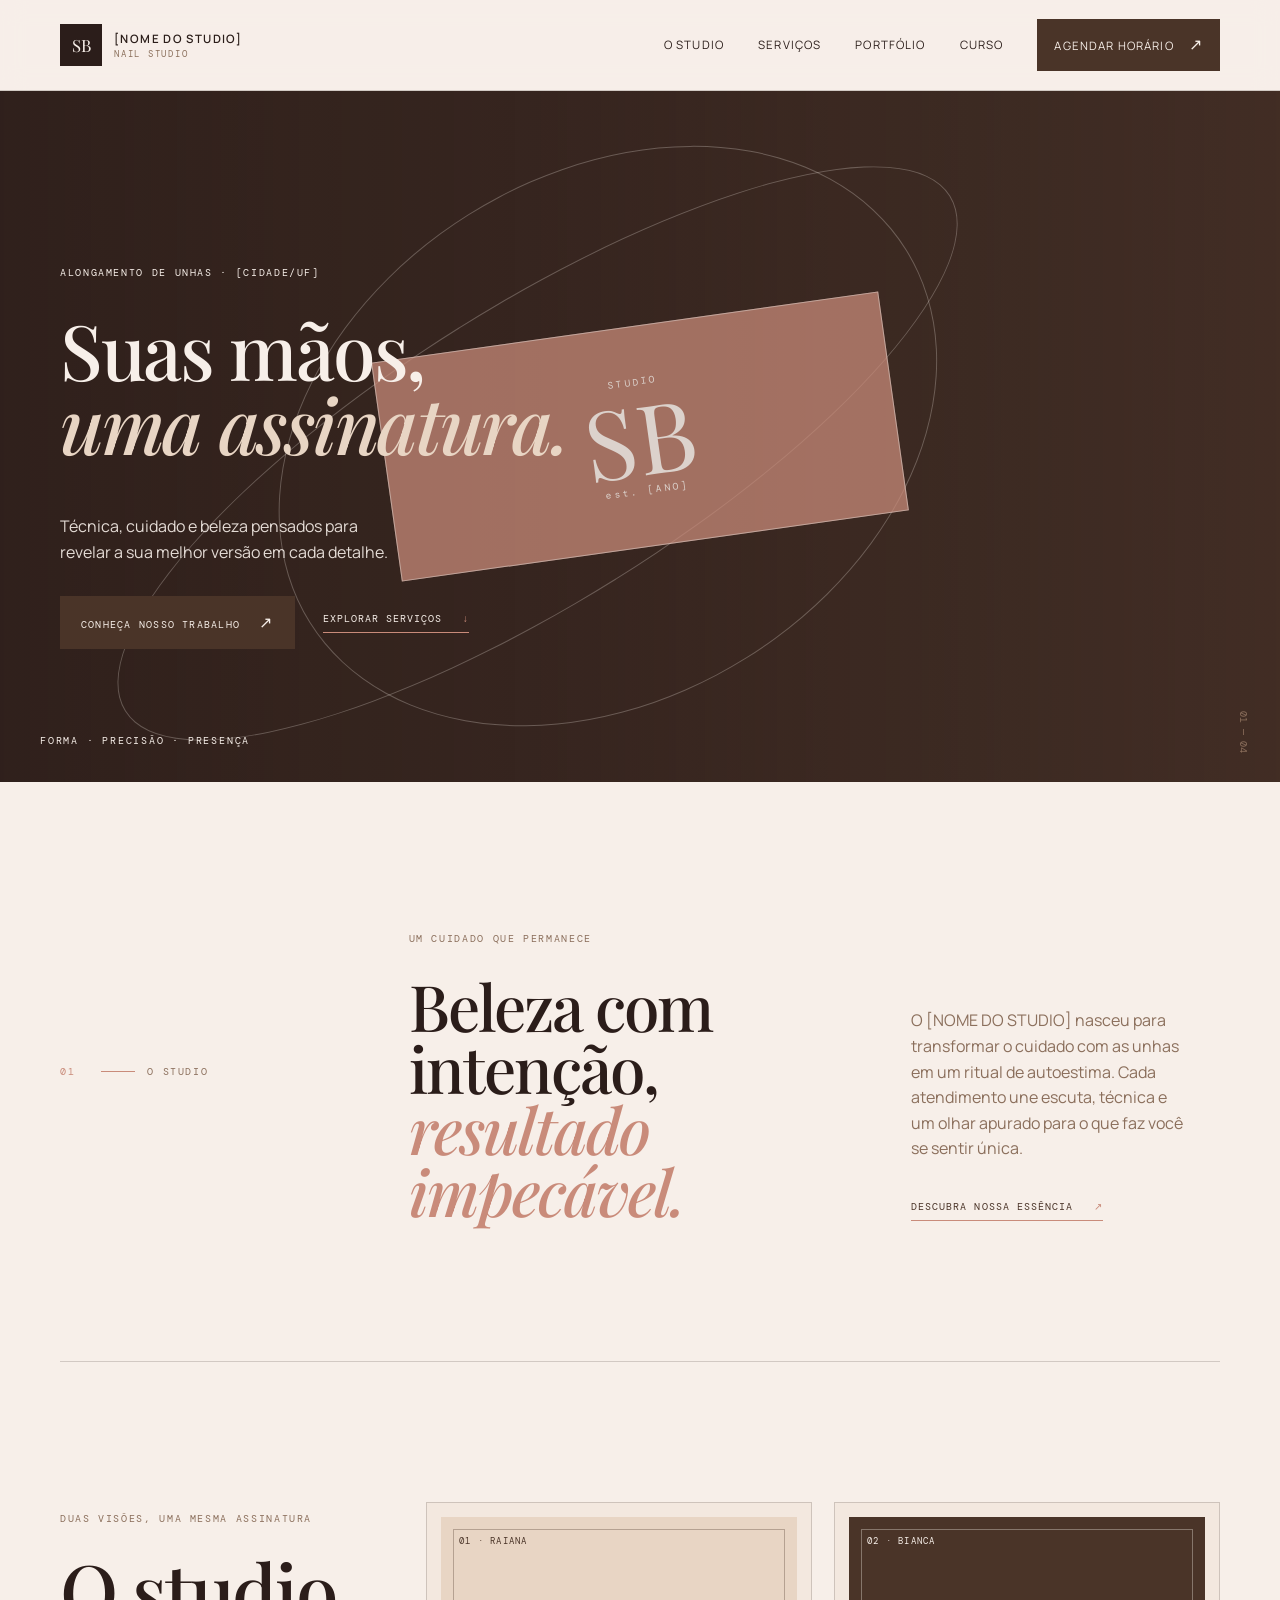
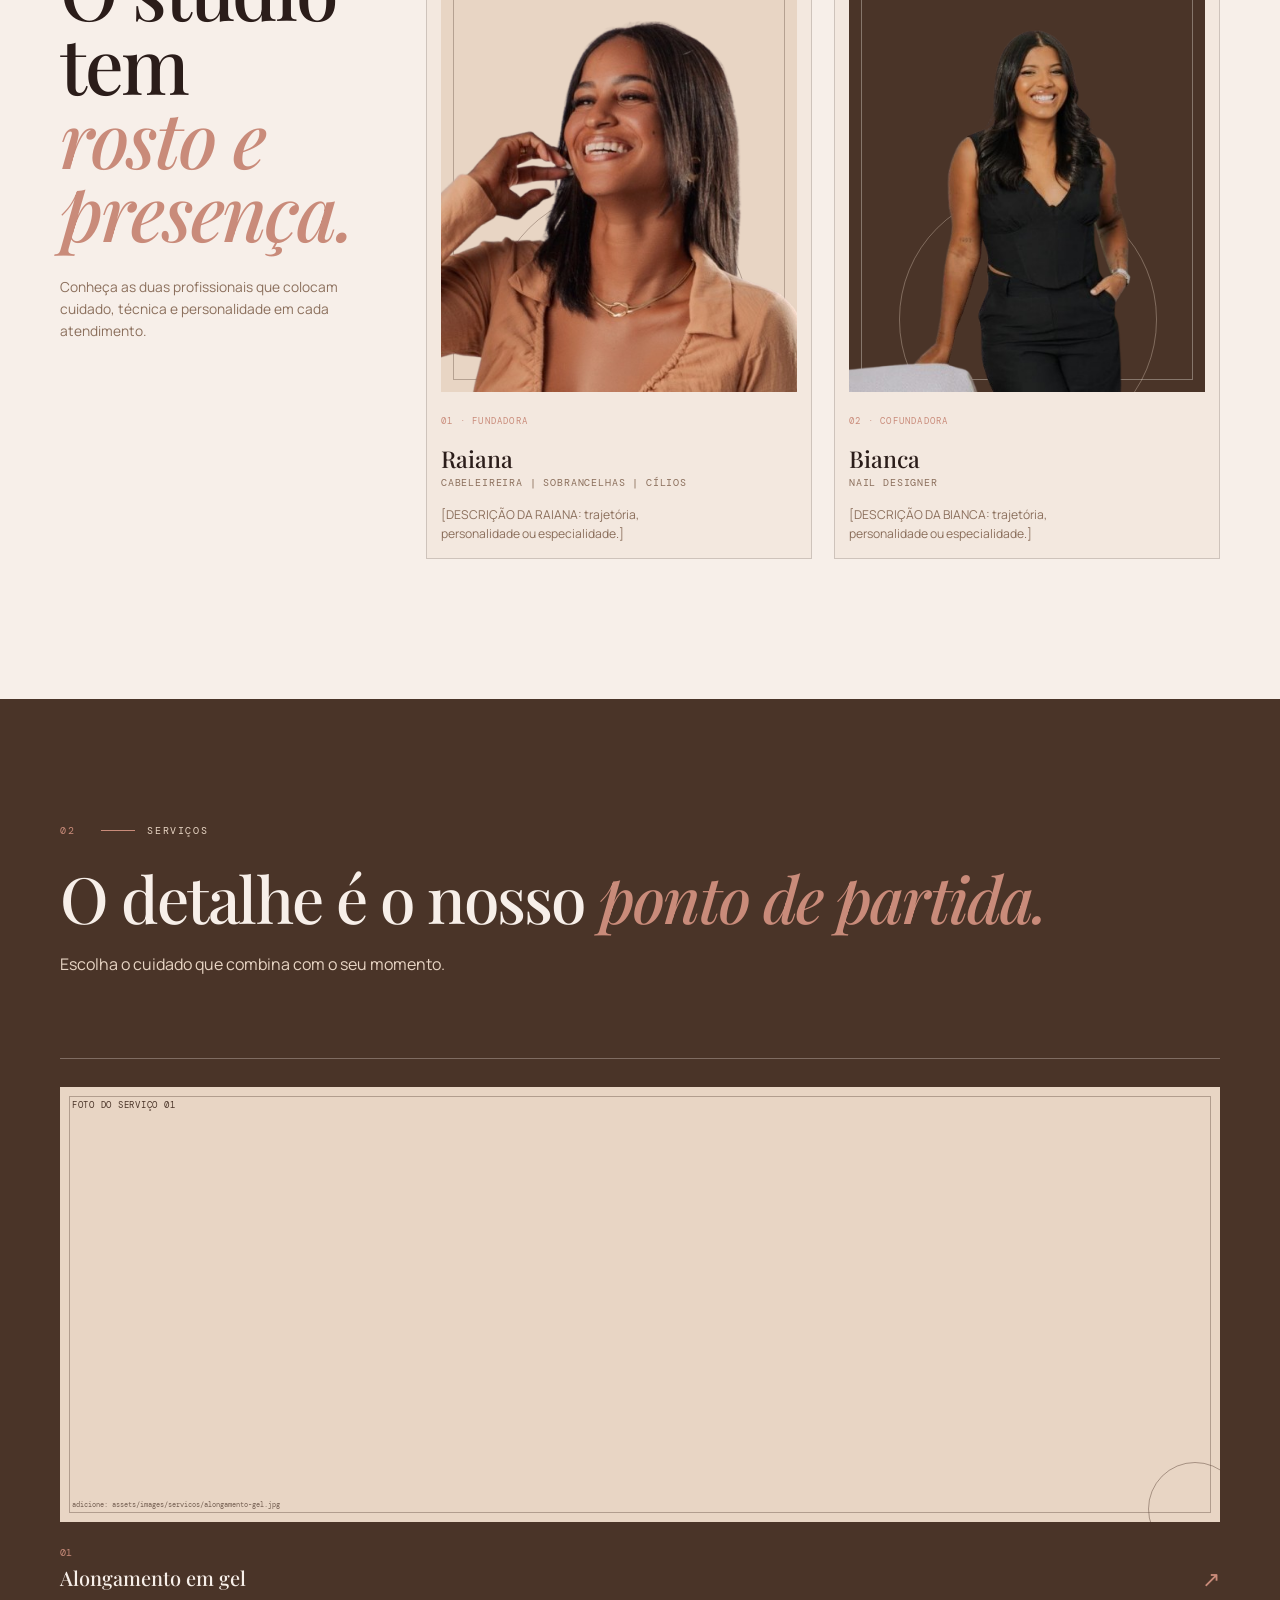
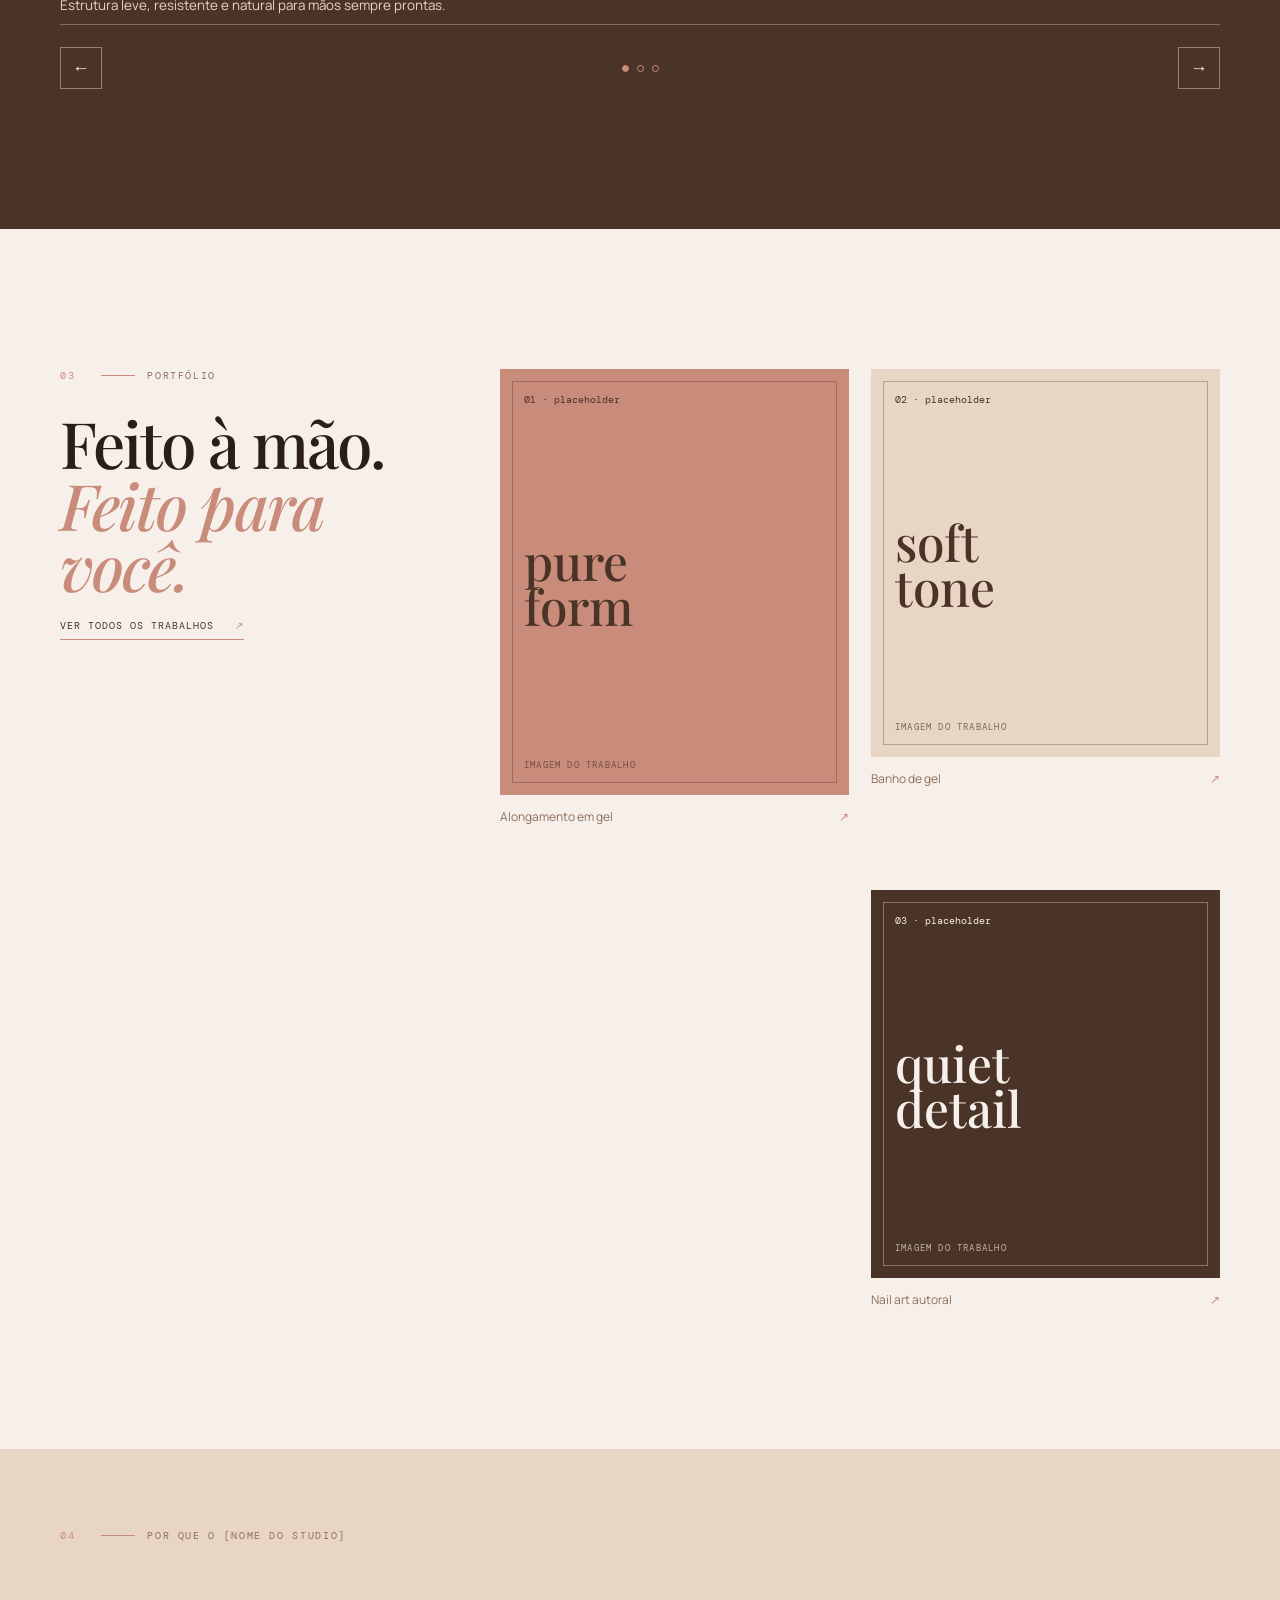
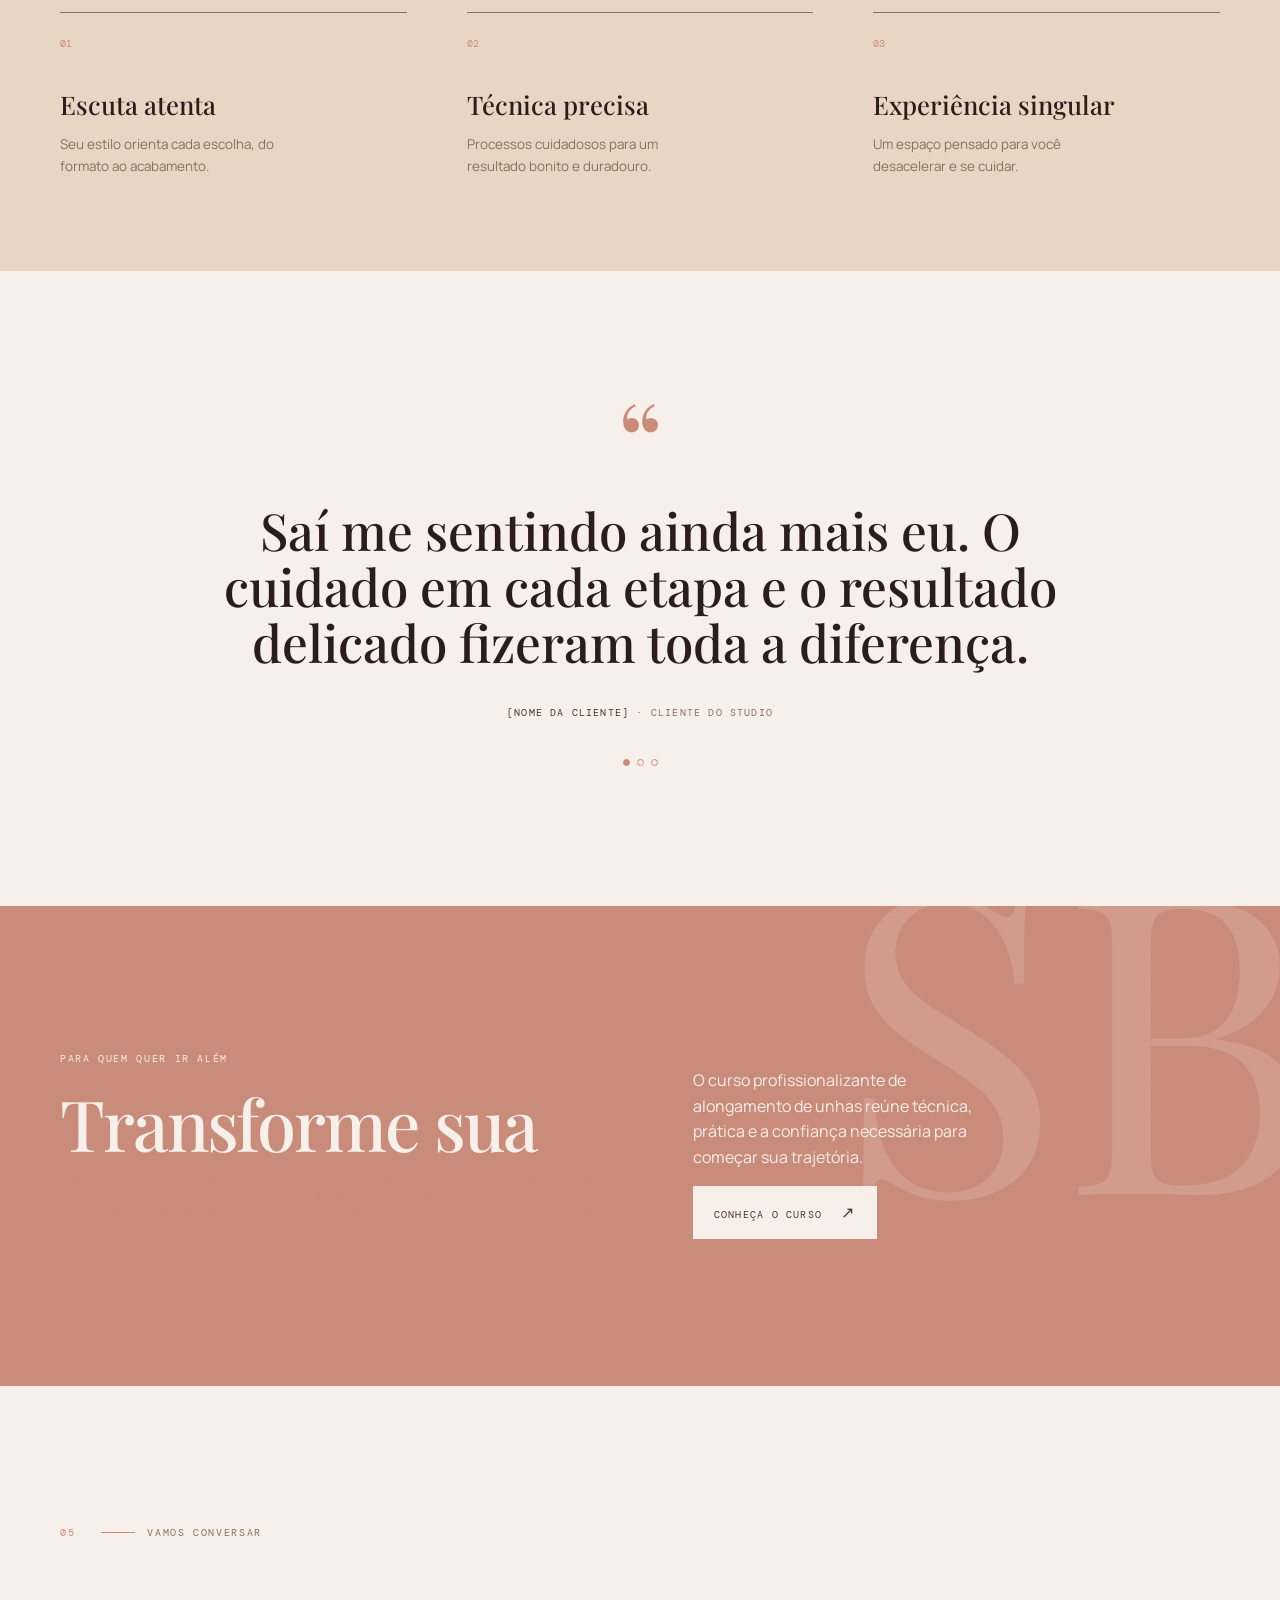
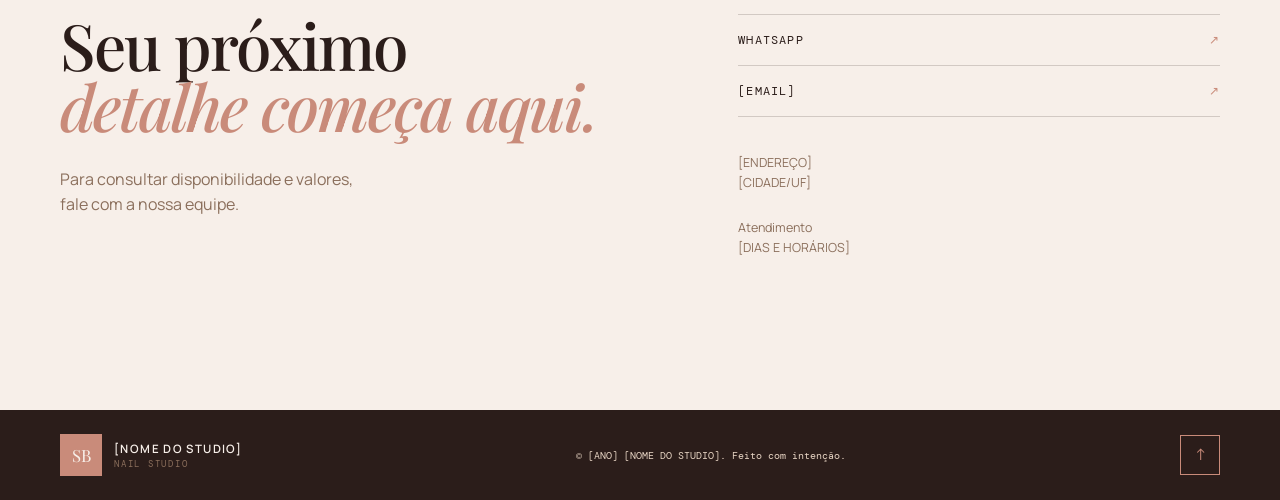
==== commit 966ec071: "Atualiza perfis dos proprietários Atualiza a seção de proprietários da landing page com as especiali" ====
--- a/index.html
+++ b/index.html
@@ -20,7 +20,7 @@
 	<main id="conteudo">
 		<section class="hero"><div class="hero-text container reveal"><p class="eyebrow">alongamento de unhas · [CIDADE/UF]</p><h1>Suas mãos,<br><em>uma assinatura.</em></h1><p class="hero-description">Técnica, cuidado e beleza pensados para revelar a sua melhor versão em cada detalhe.</p><div class="hero-actions"><a class="button button-dark" href="#contato">Conheça nosso trabalho <span aria-hidden="true">↗</span></a><a class="text-link" href="#servicos">Explorar serviços <span>↓</span></a></div></div><div class="hero-art"><div class="hero-media" role="img" aria-label="Imagem de um trabalho do studio. Substitua pelo arquivo real em assets/images/hero/"><span>imagem de trabalho<br>em breve</span><small>assets / images / hero</small></div><div class="hero-orbit orbit-one"></div><div class="hero-orbit orbit-two"></div><div class="hero-panel"><span>STUDIO</span><strong>SB</strong><small>est. [ANO]</small></div><span class="hero-caption">forma · precisão · presença</span></div><div class="hero-side-label">01 — 04</div></section>
 		<section id="studio" class="intro section container reveal"><div class="section-kicker"><span>01</span><span>O studio</span></div><div class="intro-copy"><p class="eyebrow">um cuidado que permanece</p><h2>Beleza com intenção,<br><em>resultado impecável.</em></h2></div><div class="intro-body"><p>O [NOME DO STUDIO] nasceu para transformar o cuidado com as unhas em um ritual de autoestima. Cada atendimento une escuta, técnica e um olhar apurado para o que faz você se sentir única.</p><a class="text-link" href="#contato">Descubra nossa essência <span>↗</span></a></div></section>
-		<section class="owners section container reveal" aria-labelledby="owners-title"><div class="owners-heading"><p class="eyebrow">duas visões, uma mesma assinatura</p><h2 id="owners-title">O studio tem<br><em>rosto e presença.</em></h2><p>Conheça as duas profissionais que colocam cuidado, técnica e personalidade em cada atendimento.</p></div><div class="owners-grid"><article class="owner-card"><div class="owner-photo owner-photo-one"><img src="assets/images/portifolio/Raiana.png" alt="Raiana, dona do studio"><span>01 · Raiana</span></div><div class="owner-meta"><span>01 · fundadora</span><h3>Raiana</h3><p>[CARGO OU ESPECIALIDADE]</p><p class="owner-bio">[DESCRIÇÃO DA RAIANA: trajetória, personalidade ou especialidade.]</p></div></article><article class="owner-card owner-card-offset"><div class="owner-photo owner-photo-two"><img src="assets/images/portifolio/Bianca.png" alt="Bianca, dona do studio"><span>02 · Bianca</span></div><div class="owner-meta"><span>02 · cofundadora</span><h3>Bianca</h3><p>[CARGO OU ESPECIALIDADE]</p><p class="owner-bio">[DESCRIÇÃO DA BIANCA: trajetória, personalidade ou especialidade.]</p></div></article></div></section>
+		<section class="owners section container reveal" aria-labelledby="owners-title"><div class="owners-heading"><p class="eyebrow">duas visões, uma mesma assinatura</p><h2 id="owners-title">O studio tem<br><em>rosto e presença.</em></h2><p>Conheça as duas profissionais que colocam cuidado, técnica e personalidade em cada atendimento.</p></div><div class="owners-grid"><article class="owner-card"><div class="owner-photo owner-photo-one"><img src="assets/images/portifolio/Raiana.png" alt="Raiana, dona do studio"><span>01 · Raiana</span></div><div class="owner-meta"><span>01 · fundadora</span><h3>Raiana</h3><p>Cabeleireira | Sobrancelhas | Cílios</p><p class="owner-bio">[DESCRIÇÃO DA RAIANA: trajetória, personalidade ou especialidade.]</p></div></article><article class="owner-card owner-card-offset"><div class="owner-photo owner-photo-two"><img src="assets/images/portifolio/Bianca.png" alt="Bianca, dona do studio"><span>02 · Bianca</span></div><div class="owner-meta"><span>02 · cofundadora</span><h3>Bianca</h3><p>Nail designer</p><p class="owner-bio">[DESCRIÇÃO DA BIANCA: trajetória, personalidade ou especialidade.]</p></div></article></div></section>
 		<section id="servicos" class="services section-band"><div class="container"><div class="section-heading reveal"><div class="section-kicker light"><span>02</span><span>Serviços</span></div><h2>O detalhe é o nosso <em>ponto de partida.</em></h2><p>Escolha o cuidado que combina com o seu momento.</p></div><div class="service-carousel reveal" aria-roledescription="carrossel" aria-label="Serviços do studio"><div class="service-track"><article class="service-item service-slide is-active" aria-roledescription="slide" aria-label="1 de 3"><div class="service-visual service-visual-gel"><span>foto do serviço 01</span><small>adicione: assets/images/servicos/alongamento-gel.jpg</small></div><span class="service-number">01</span><div><h3>Alongamento em gel</h3><p>Estrutura leve, resistente e natural para mãos sempre prontas.</p></div><span class="service-arrow">↗</span></article><article class="service-item service-slide" aria-roledescription="slide" aria-label="2 de 3"><div class="service-visual service-visual-maintenance"><span>foto do serviço 02</span><small>adicione: assets/images/servicos/manutencao.jpg</small></div><span class="service-number">02</span><div><h3>Manutenção</h3><p>Renove o seu alongamento com precisão e delicadeza.</p></div><span class="service-arrow">↗</span></article><article class="service-item service-slide" aria-roledescription="slide" aria-label="3 de 3"><div class="service-visual service-visual-art"><span>foto do serviço 03</span><small>adicione: assets/images/servicos/nail-art.jpg</small></div><span class="service-number">03</span><div><h3>Nail art autoral</h3><p>Detalhes desenhados para expressar seu estilo sem excessos.</p></div><span class="service-arrow">↗</span></article></div><div class="carousel-controls"><button class="carousel-button carousel-prev" type="button" aria-label="Serviço anterior">←</button><div class="carousel-dots" role="tablist" aria-label="Selecionar serviço"><button class="carousel-dot is-active" type="button" role="tab" aria-selected="true" aria-label="Ver serviço 1"></button><button class="carousel-dot" type="button" role="tab" aria-selected="false" aria-label="Ver serviço 2"></button><button class="carousel-dot" type="button" role="tab" aria-selected="false" aria-label="Ver serviço 3"></button></div><button class="carousel-button carousel-next" type="button" aria-label="Próximo serviço">→</button></div></div></div></section>
 		<section id="portfolio" class="portfolio section container"><div class="section-heading reveal"><div class="section-kicker"><span>03</span><span>Portfólio</span></div><h2>Feito à mão.<br><em>Feito para você.</em></h2><a class="text-link" href="#contato">Ver todos os trabalhos <span>↗</span></a></div><div class="portfolio-grid reveal"><figure class="portfolio-card portfolio-large"><div class="art art-a"><span>01 · placeholder</span><strong>pure<br>form</strong><small>imagem do trabalho</small></div><figcaption>Alongamento em gel <span>↗</span></figcaption></figure><figure class="portfolio-card"><div class="art art-b"><span>02 · placeholder</span><strong>soft<br>tone</strong><small>imagem do trabalho</small></div><figcaption>Banho de gel <span>↗</span></figcaption></figure><figure class="portfolio-card portfolio-offset"><div class="art art-c"><span>03 · placeholder</span><strong>quiet<br>detail</strong><small>imagem do trabalho</small></div><figcaption>Nail art autoral <span>↗</span></figcaption></figure></div></section>
 		<section class="values section-band-light"><div class="container"><div class="section-kicker"><span>04</span><span>Por que o [NOME DO STUDIO]</span></div><div class="values-grid"><article><span>01</span><h3>Escuta atenta</h3><p>Seu estilo orienta cada escolha, do formato ao acabamento.</p></article><article><span>02</span><h3>Técnica precisa</h3><p>Processos cuidadosos para um resultado bonito e duradouro.</p></article><article><span>03</span><h3>Experiência singular</h3><p>Um espaço pensado para você desacelerar e se cuidar.</p></article></div></div></section>
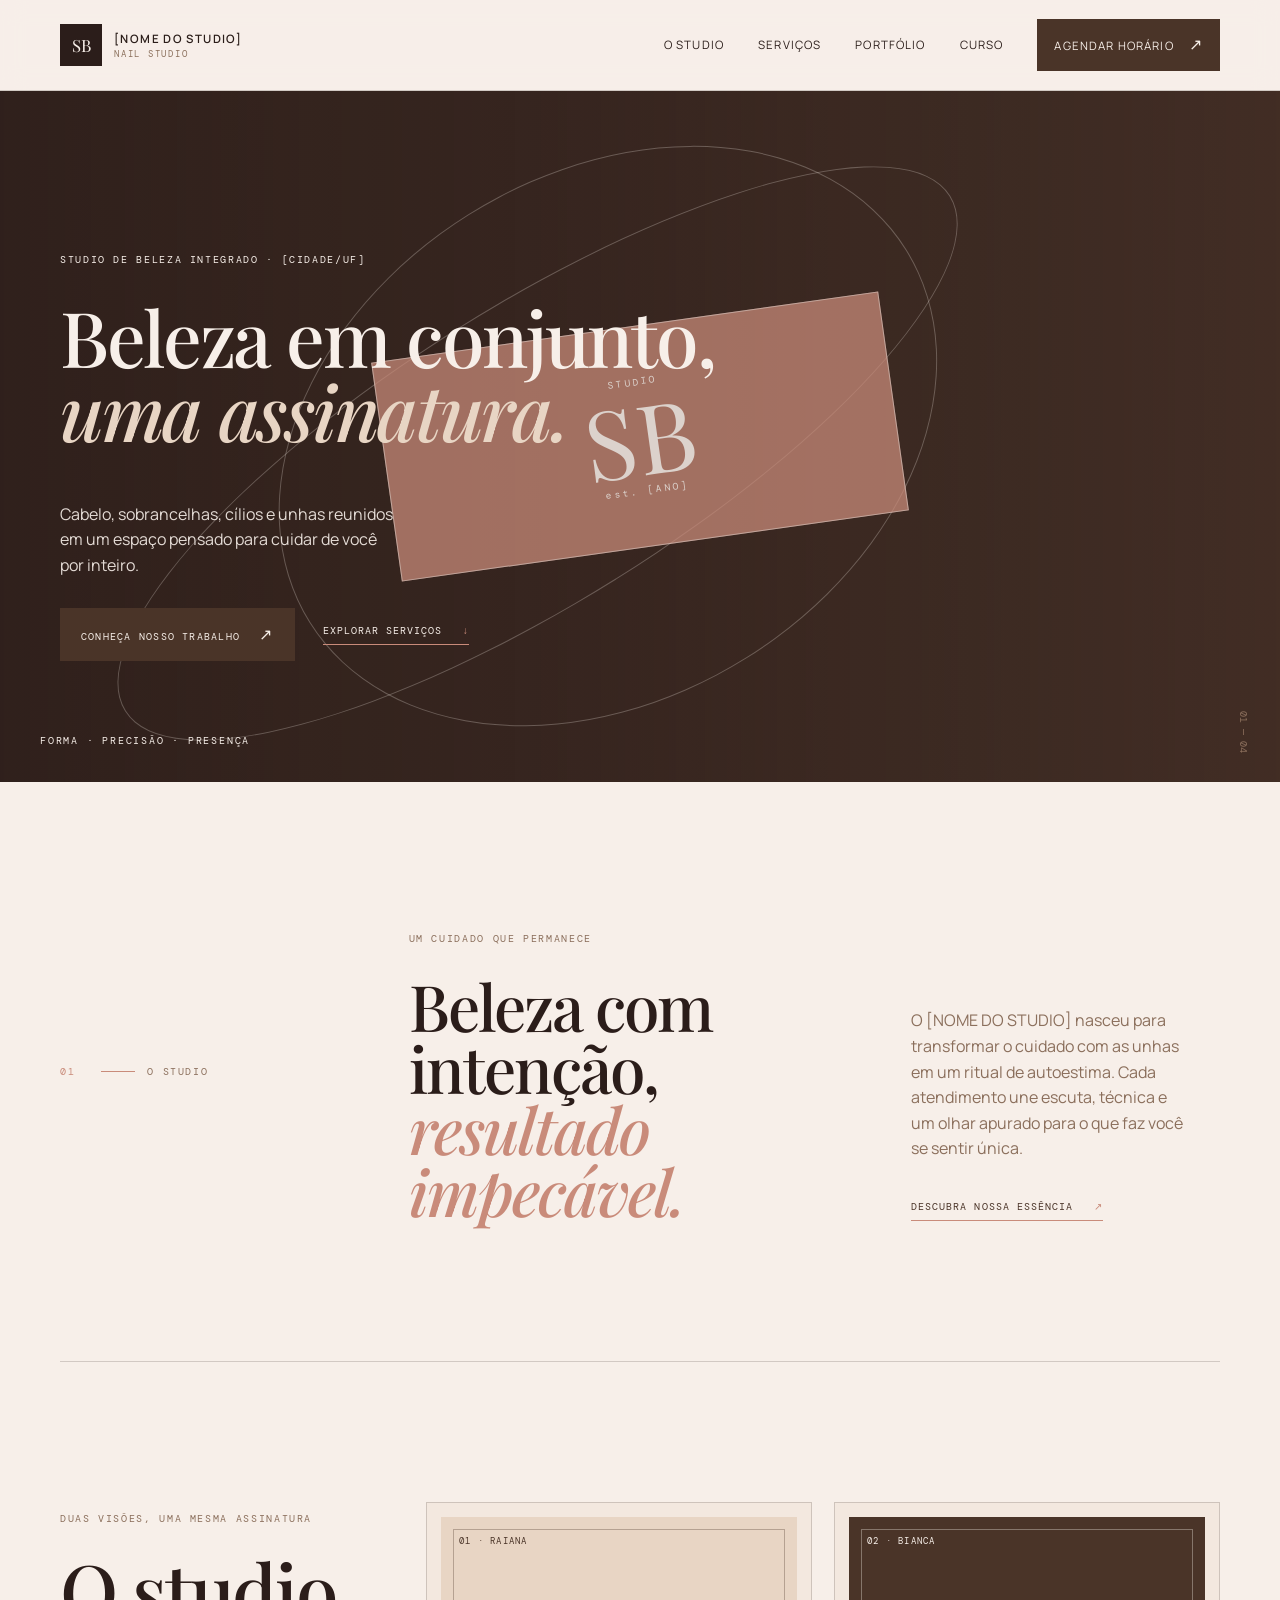
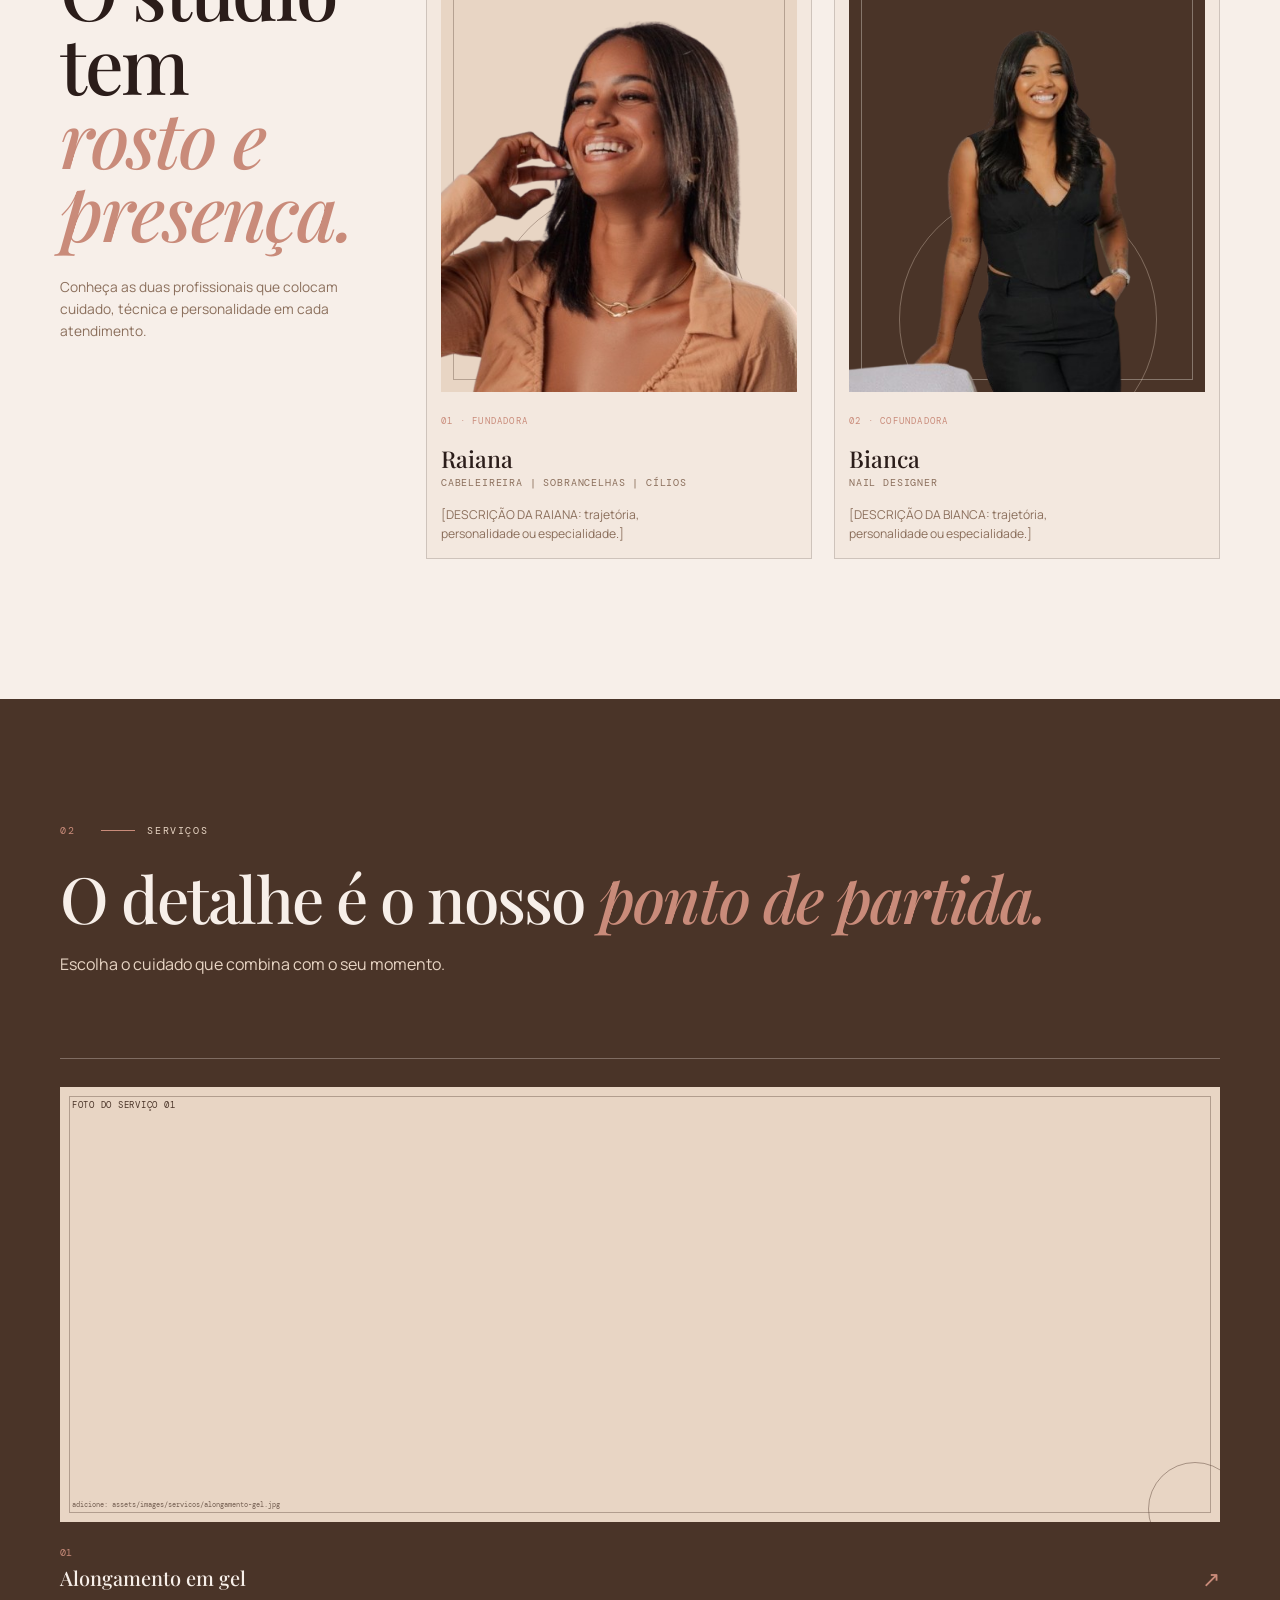
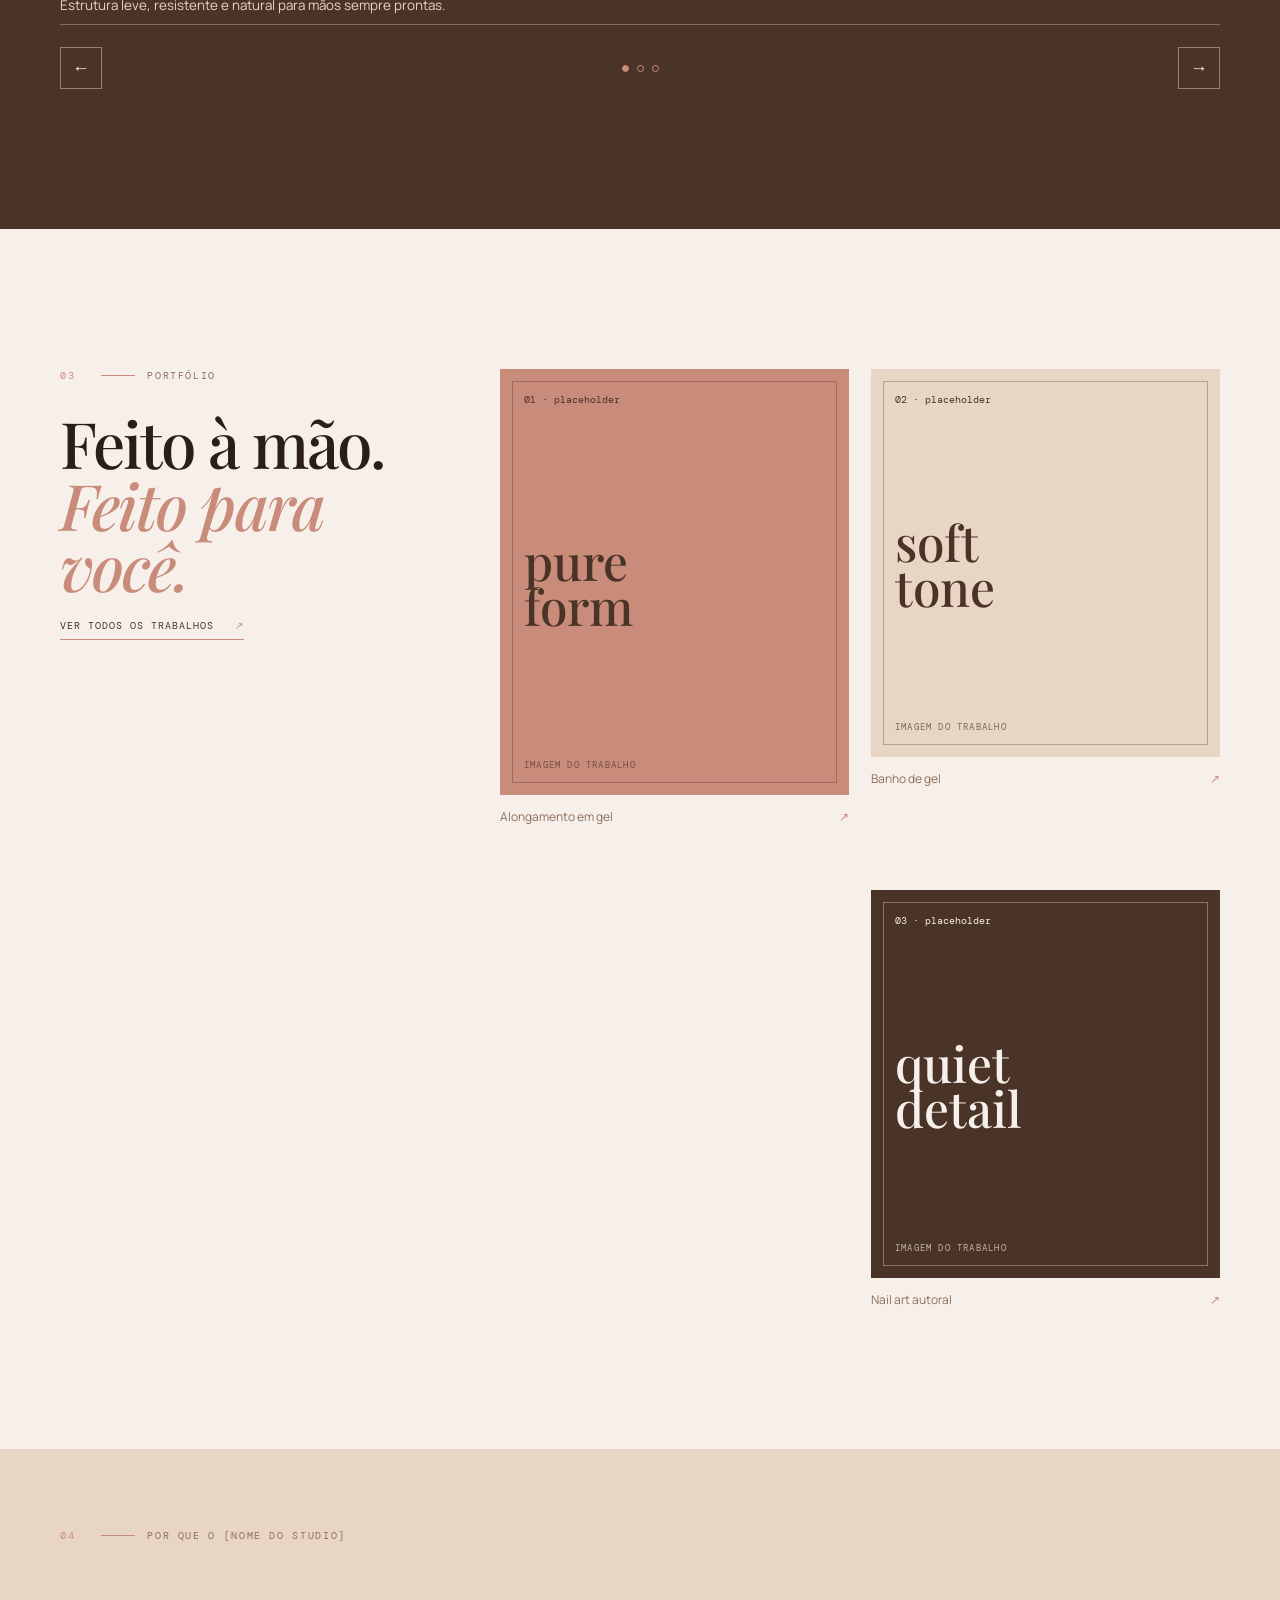
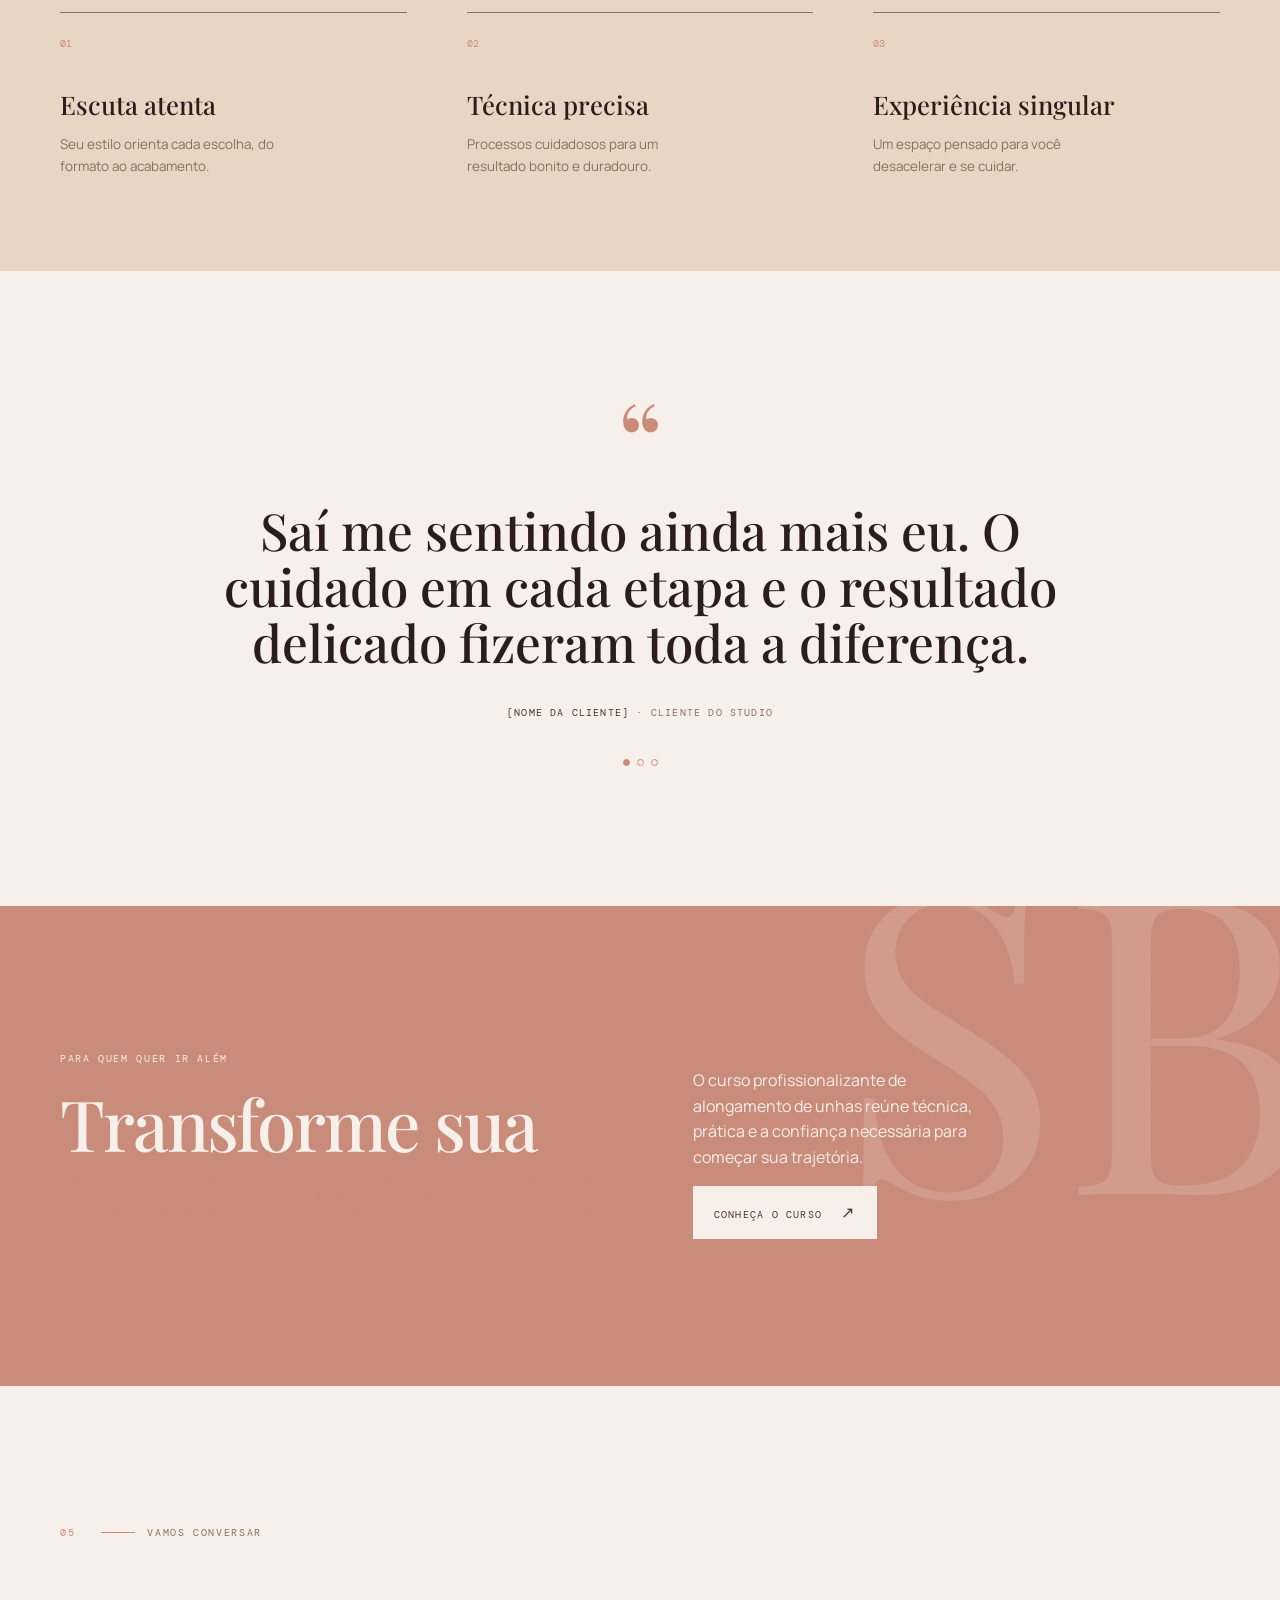
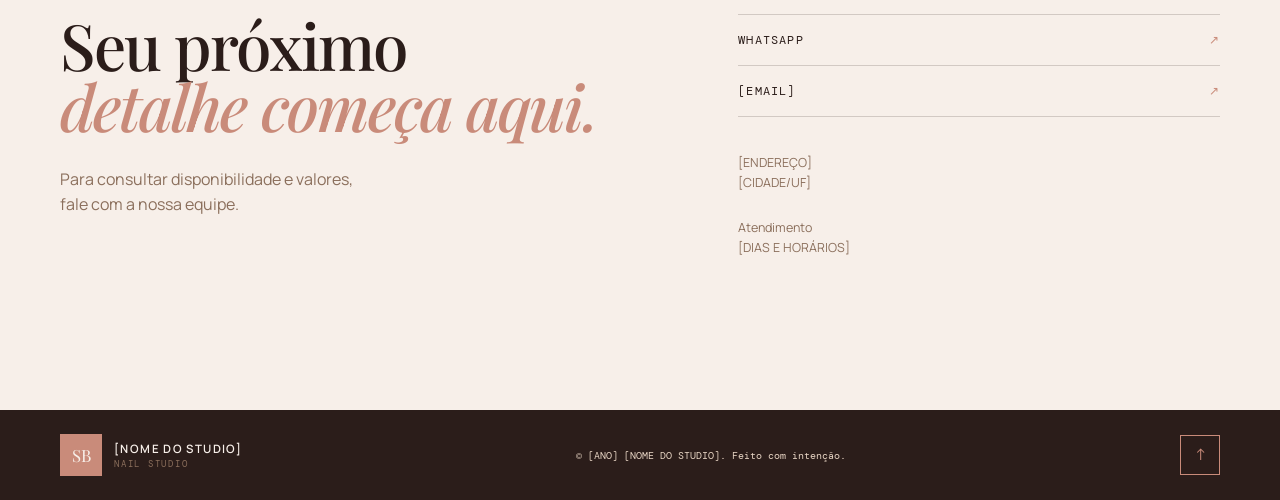
==== commit eb146703: "Refresh studio brand positioning Updated the homepage hero and introductory copy to position the bra" ====
--- a/index.html
+++ b/index.html
@@ -18,7 +18,7 @@
 		</div>
 	</header>
 	<main id="conteudo">
-		<section class="hero"><div class="hero-text container reveal"><p class="eyebrow">alongamento de unhas · [CIDADE/UF]</p><h1>Suas mãos,<br><em>uma assinatura.</em></h1><p class="hero-description">Técnica, cuidado e beleza pensados para revelar a sua melhor versão em cada detalhe.</p><div class="hero-actions"><a class="button button-dark" href="#contato">Conheça nosso trabalho <span aria-hidden="true">↗</span></a><a class="text-link" href="#servicos">Explorar serviços <span>↓</span></a></div></div><div class="hero-art"><div class="hero-media" role="img" aria-label="Imagem de um trabalho do studio. Substitua pelo arquivo real em assets/images/hero/"><span>imagem de trabalho<br>em breve</span><small>assets / images / hero</small></div><div class="hero-orbit orbit-one"></div><div class="hero-orbit orbit-two"></div><div class="hero-panel"><span>STUDIO</span><strong>SB</strong><small>est. [ANO]</small></div><span class="hero-caption">forma · precisão · presença</span></div><div class="hero-side-label">01 — 04</div></section>
+		<section class="hero"><div class="hero-text container reveal"><p class="eyebrow">studio de beleza integrado · [CIDADE/UF]</p><h1>Beleza em conjunto,<br><em>uma assinatura.</em></h1><p class="hero-description">Cabelo, sobrancelhas, cílios e unhas reunidos em um espaço pensado para cuidar de você por inteiro.</p><div class="hero-actions"><a class="button button-dark" href="#contato">Conheça nosso trabalho <span aria-hidden="true">↗</span></a><a class="text-link" href="#servicos">Explorar serviços <span>↓</span></a></div></div><div class="hero-art"><div class="hero-media" role="img" aria-label="Imagem de um trabalho do studio. Substitua pelo arquivo real em assets/images/hero/"><span>imagem de trabalho<br>em breve</span><small>assets / images / hero</small></div><div class="hero-orbit orbit-one"></div><div class="hero-orbit orbit-two"></div><div class="hero-panel"><span>STUDIO</span><strong>SB</strong><small>est. [ANO]</small></div><span class="hero-caption">forma · precisão · presença</span></div><div class="hero-side-label">01 — 04</div></section>
 		<section id="studio" class="intro section container reveal"><div class="section-kicker"><span>01</span><span>O studio</span></div><div class="intro-copy"><p class="eyebrow">um cuidado que permanece</p><h2>Beleza com intenção,<br><em>resultado impecável.</em></h2></div><div class="intro-body"><p>O [NOME DO STUDIO] nasceu para transformar o cuidado com as unhas em um ritual de autoestima. Cada atendimento une escuta, técnica e um olhar apurado para o que faz você se sentir única.</p><a class="text-link" href="#contato">Descubra nossa essência <span>↗</span></a></div></section>
 		<section class="owners section container reveal" aria-labelledby="owners-title"><div class="owners-heading"><p class="eyebrow">duas visões, uma mesma assinatura</p><h2 id="owners-title">O studio tem<br><em>rosto e presença.</em></h2><p>Conheça as duas profissionais que colocam cuidado, técnica e personalidade em cada atendimento.</p></div><div class="owners-grid"><article class="owner-card"><div class="owner-photo owner-photo-one"><img src="assets/images/portifolio/Raiana.png" alt="Raiana, dona do studio"><span>01 · Raiana</span></div><div class="owner-meta"><span>01 · fundadora</span><h3>Raiana</h3><p>Cabeleireira | Sobrancelhas | Cílios</p><p class="owner-bio">[DESCRIÇÃO DA RAIANA: trajetória, personalidade ou especialidade.]</p></div></article><article class="owner-card owner-card-offset"><div class="owner-photo owner-photo-two"><img src="assets/images/portifolio/Bianca.png" alt="Bianca, dona do studio"><span>02 · Bianca</span></div><div class="owner-meta"><span>02 · cofundadora</span><h3>Bianca</h3><p>Nail designer</p><p class="owner-bio">[DESCRIÇÃO DA BIANCA: trajetória, personalidade ou especialidade.]</p></div></article></div></section>
 		<section id="servicos" class="services section-band"><div class="container"><div class="section-heading reveal"><div class="section-kicker light"><span>02</span><span>Serviços</span></div><h2>O detalhe é o nosso <em>ponto de partida.</em></h2><p>Escolha o cuidado que combina com o seu momento.</p></div><div class="service-carousel reveal" aria-roledescription="carrossel" aria-label="Serviços do studio"><div class="service-track"><article class="service-item service-slide is-active" aria-roledescription="slide" aria-label="1 de 3"><div class="service-visual service-visual-gel"><span>foto do serviço 01</span><small>adicione: assets/images/servicos/alongamento-gel.jpg</small></div><span class="service-number">01</span><div><h3>Alongamento em gel</h3><p>Estrutura leve, resistente e natural para mãos sempre prontas.</p></div><span class="service-arrow">↗</span></article><article class="service-item service-slide" aria-roledescription="slide" aria-label="2 de 3"><div class="service-visual service-visual-maintenance"><span>foto do serviço 02</span><small>adicione: assets/images/servicos/manutencao.jpg</small></div><span class="service-number">02</span><div><h3>Manutenção</h3><p>Renove o seu alongamento com precisão e delicadeza.</p></div><span class="service-arrow">↗</span></article><article class="service-item service-slide" aria-roledescription="slide" aria-label="3 de 3"><div class="service-visual service-visual-art"><span>foto do serviço 03</span><small>adicione: assets/images/servicos/nail-art.jpg</small></div><span class="service-number">03</span><div><h3>Nail art autoral</h3><p>Detalhes desenhados para expressar seu estilo sem excessos.</p></div><span class="service-arrow">↗</span></article></div><div class="carousel-controls"><button class="carousel-button carousel-prev" type="button" aria-label="Serviço anterior">←</button><div class="carousel-dots" role="tablist" aria-label="Selecionar serviço"><button class="carousel-dot is-active" type="button" role="tab" aria-selected="true" aria-label="Ver serviço 1"></button><button class="carousel-dot" type="button" role="tab" aria-selected="false" aria-label="Ver serviço 2"></button><button class="carousel-dot" type="button" role="tab" aria-selected="false" aria-label="Ver serviço 3"></button></div><button class="carousel-button carousel-next" type="button" aria-label="Próximo serviço">→</button></div></div></div></section>
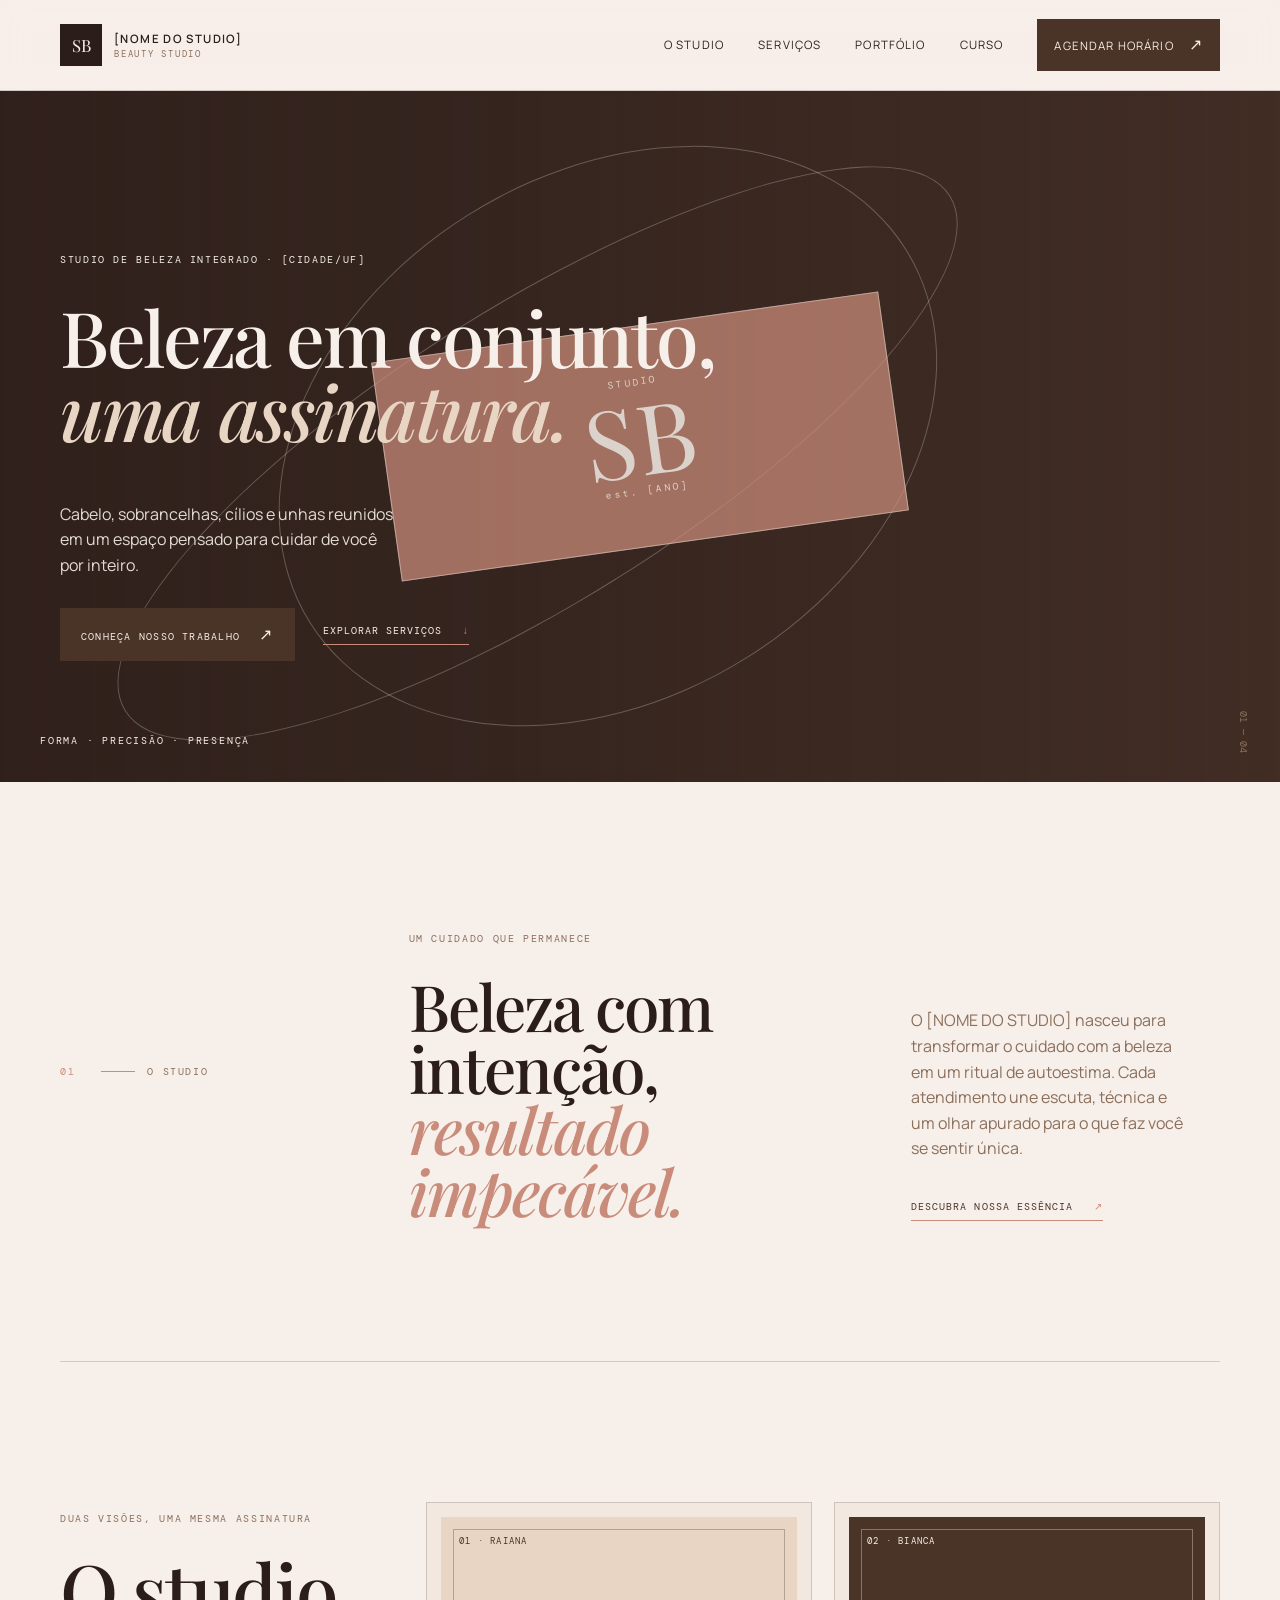
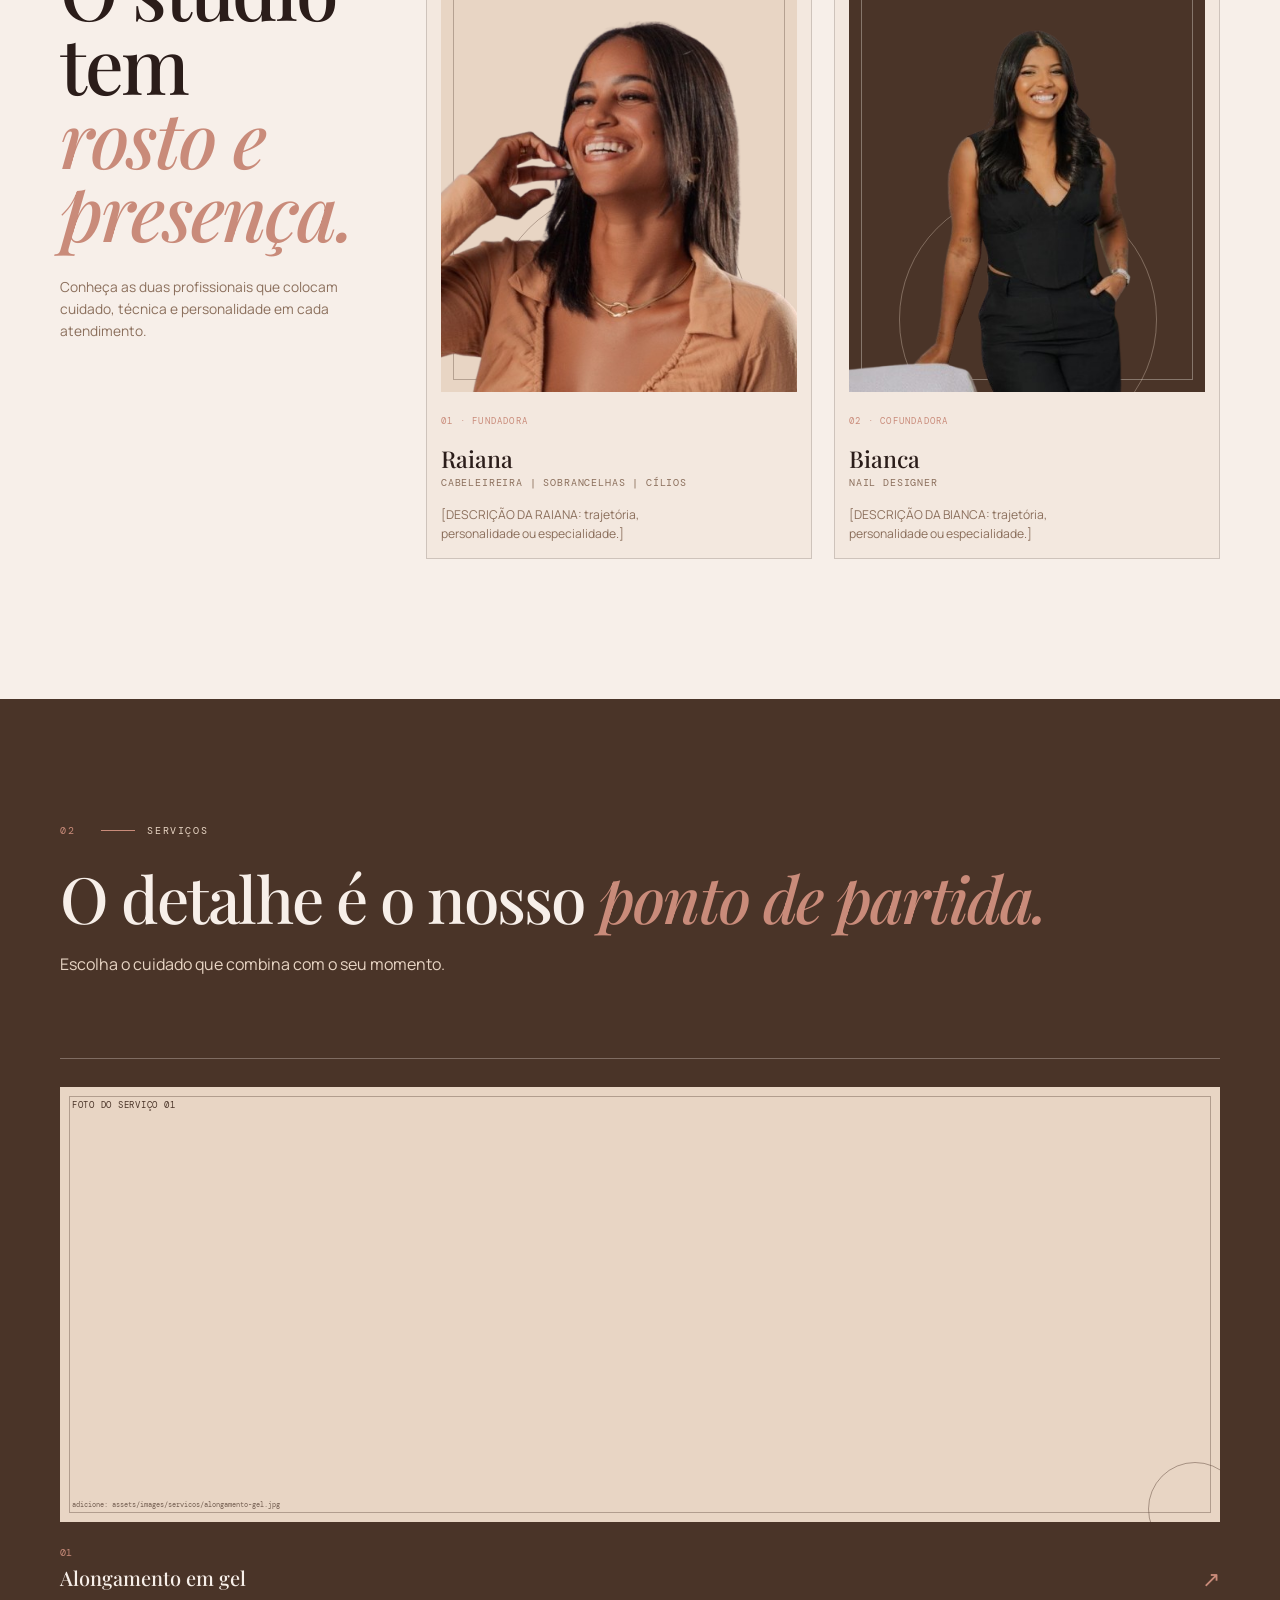
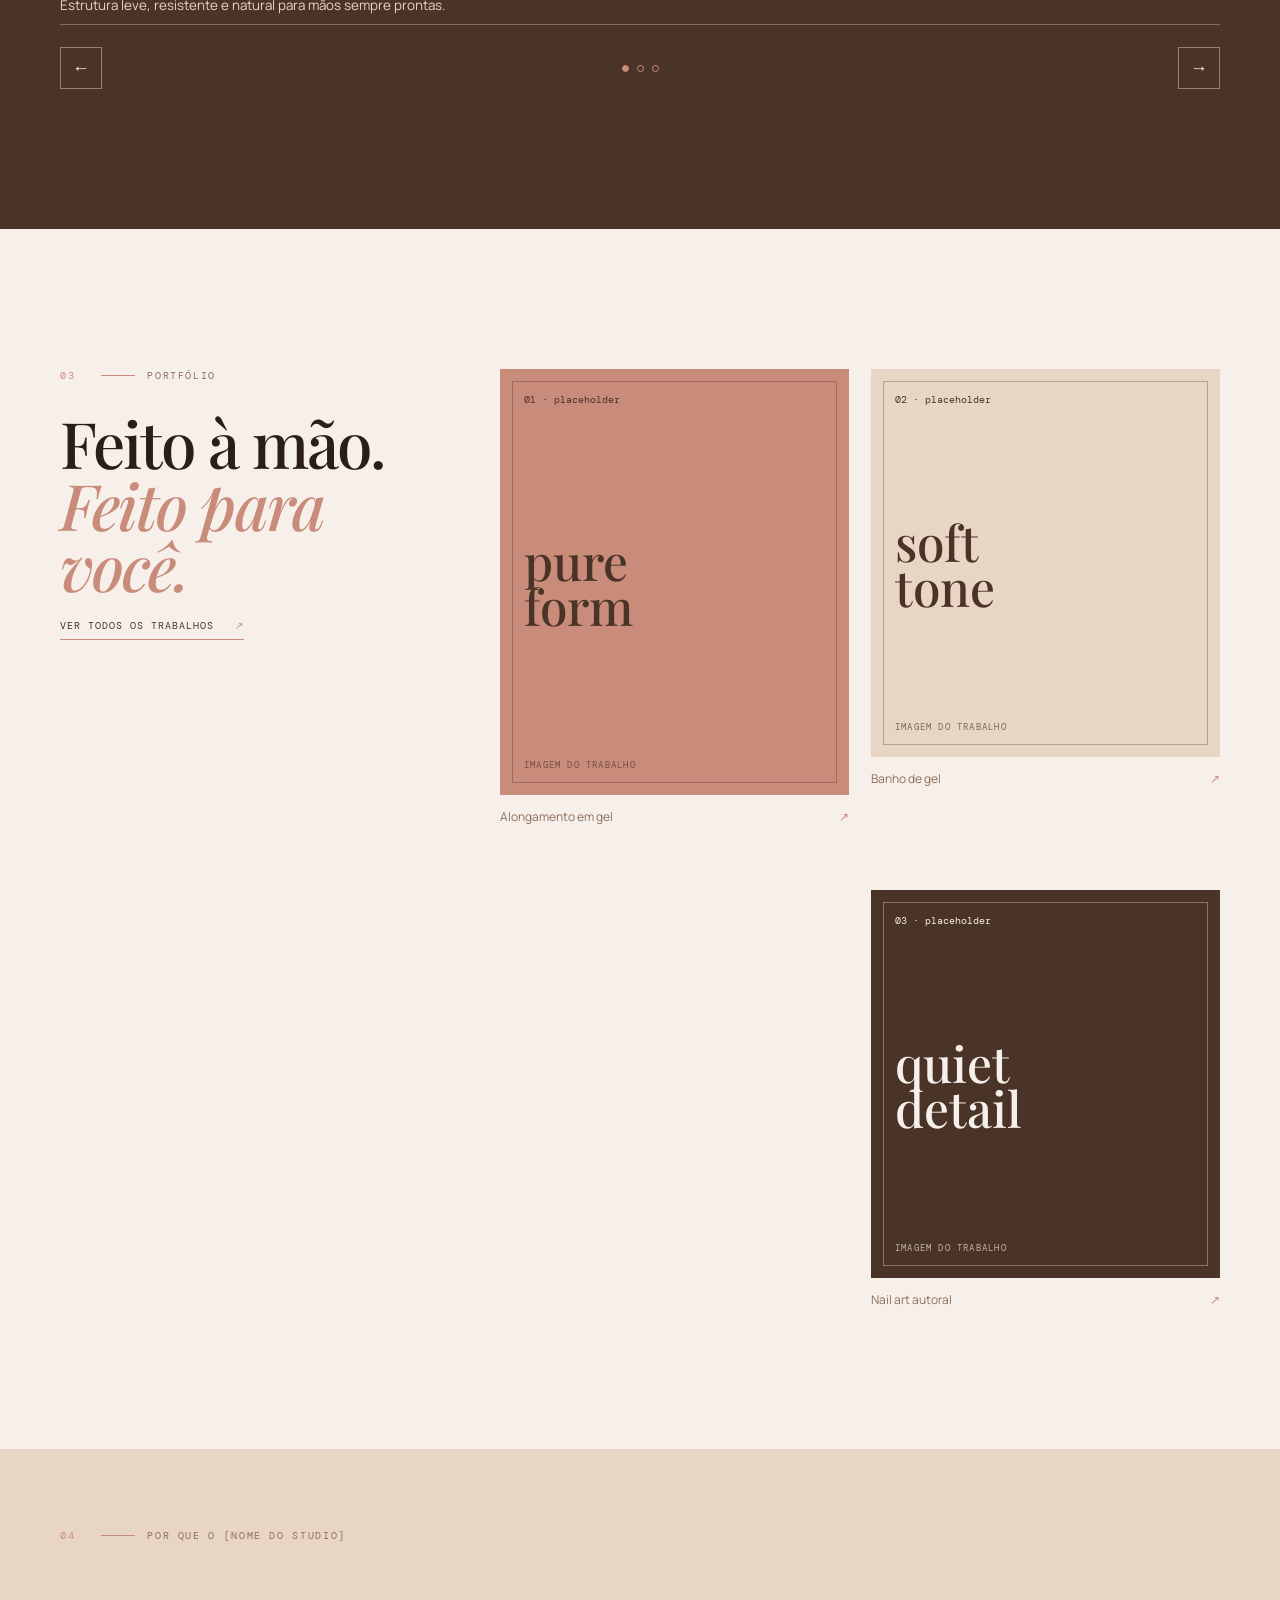
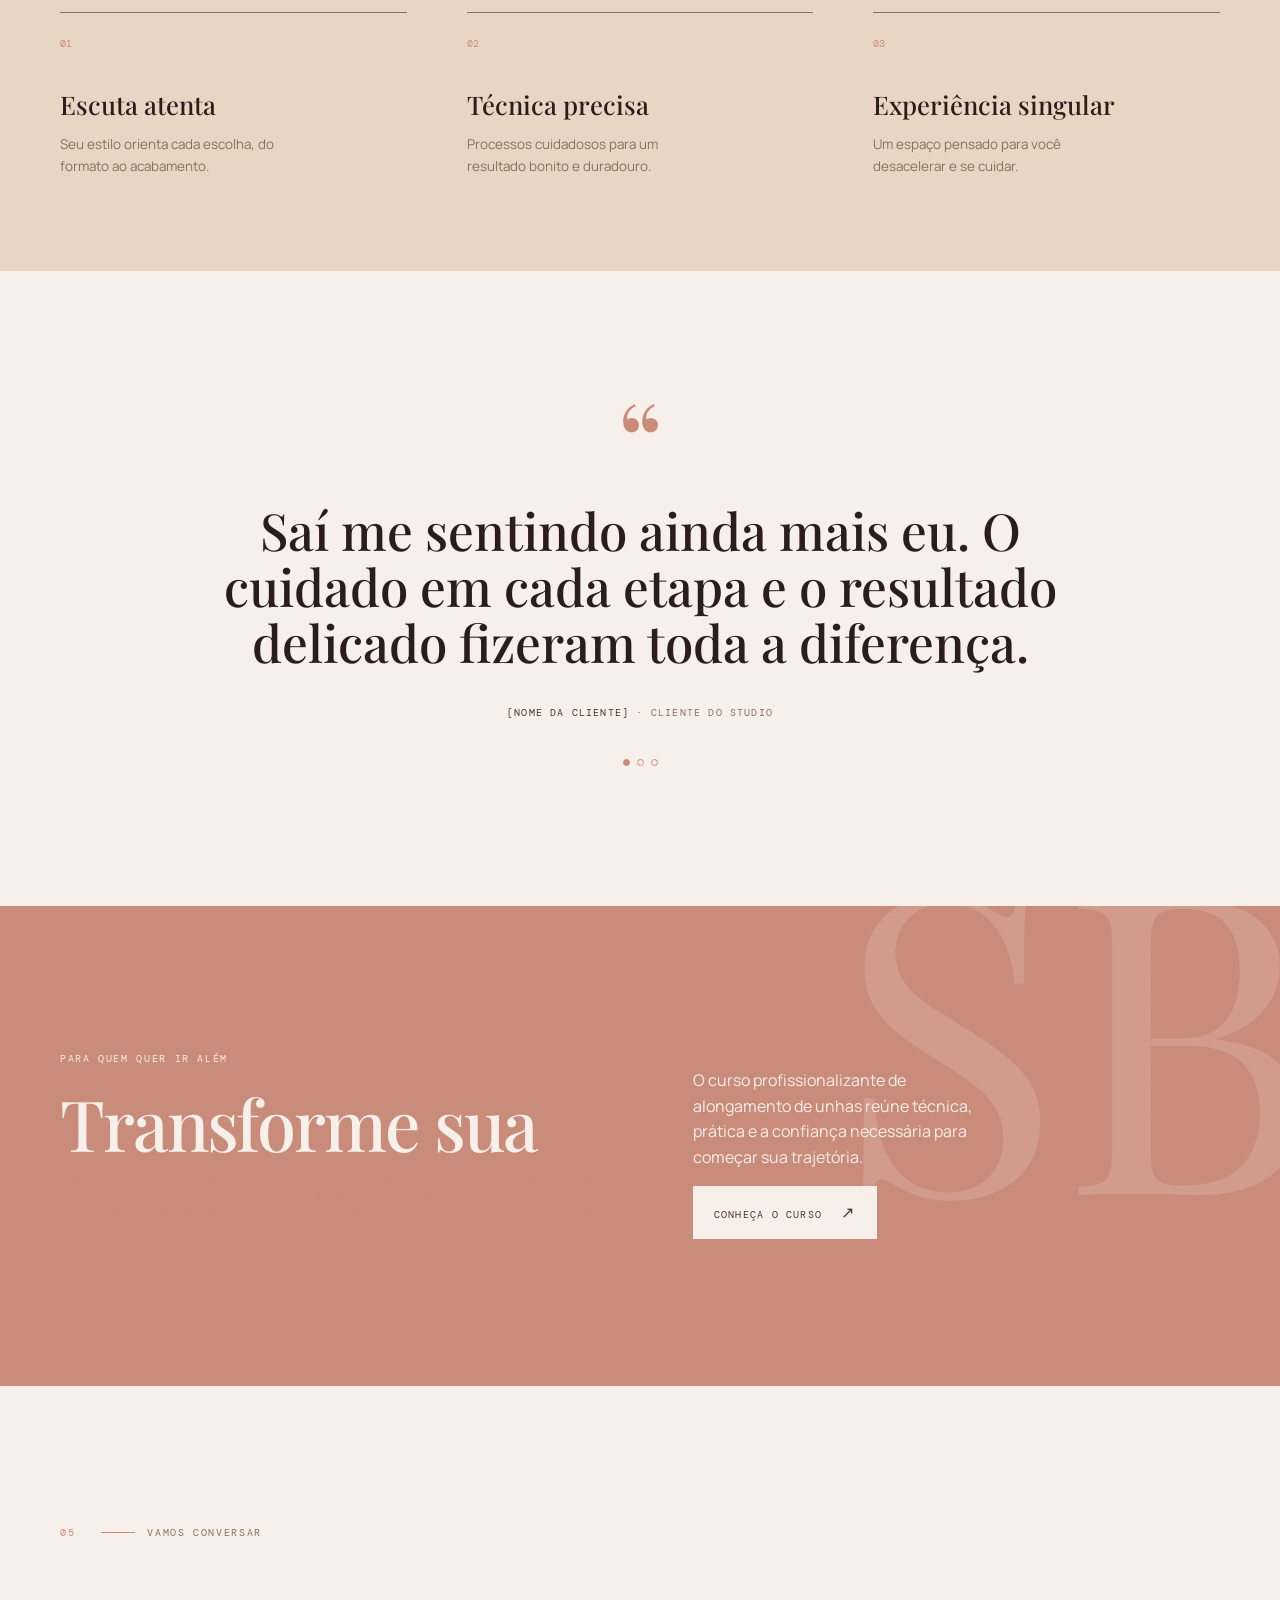
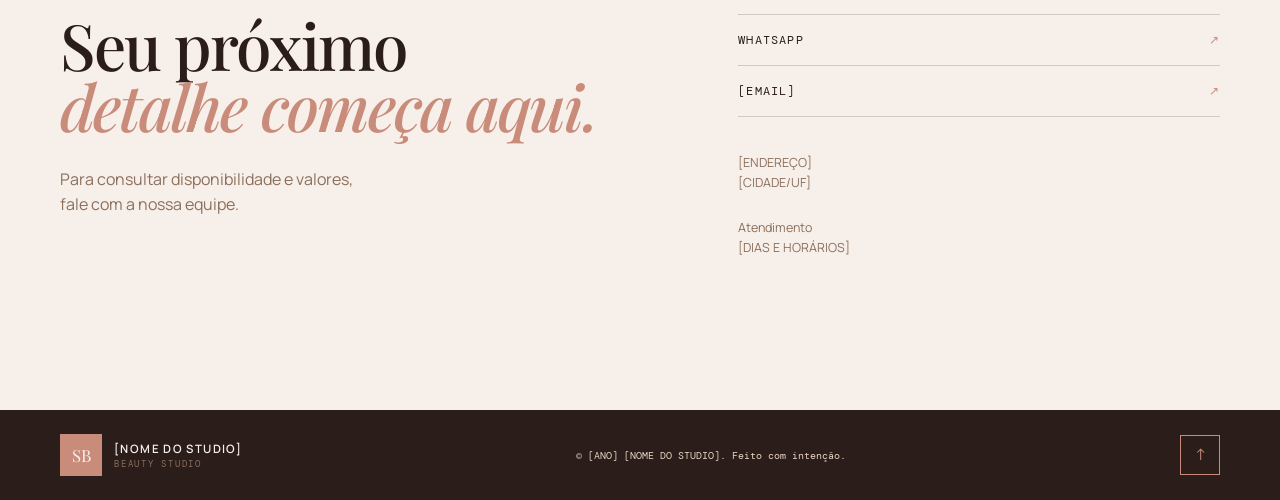
==== commit a694740b: "Replace 'nail studio' with 'beauty studio' Update index.html copy to position the business as a full" ====
--- a/index.html
+++ b/index.html
@@ -3,8 +3,8 @@
 <head>
 	<meta charset="UTF-8">
 	<meta name="viewport" content="width=device-width, initial-scale=1.0">
-	<meta name="description" content="[NOME DO STUDIO], studio de alongamento de unhas e formação profissional.">
-	<title>[NOME DO STUDIO] | Alongamento de unhas</title>
+	<meta name="description" content="[NOME DO STUDIO], studio de beleza integrado com cabelo, sobrancelhas, cílios, unhas e formação profissional.">
+	<title>[NOME DO STUDIO] | Beauty studio</title>
 	<link rel="stylesheet" href="css/style.css">
 	<link rel="stylesheet" href="css/responsive.css">
 </head>
@@ -12,14 +12,14 @@
 	<a class="skip-link" href="#conteudo">Ir para o conteúdo</a>
 	<header class="site-header">
 		<div class="container header-inner">
-			<a class="brand" href="index.html" aria-label="Página inicial de [NOME DO STUDIO]"><span class="brand-mark">SB</span><span class="brand-name">[NOME DO STUDIO]<small>nail studio</small></span></a>
+			<a class="brand" href="index.html" aria-label="Página inicial de [NOME DO STUDIO]"><span class="brand-mark">SB</span><span class="brand-name">[NOME DO STUDIO]<small>beauty studio</small></span></a>
 			<button class="menu-toggle" type="button" aria-expanded="false" aria-controls="main-nav"><span></span><span></span><span></span><b class="sr-only">Abrir menu</b></button>
 			<nav id="main-nav" class="main-nav" aria-label="Navegação principal"><a href="#studio">O studio</a><a href="#servicos">Serviços</a><a href="#portfolio">Portfólio</a><a href="#curso">Curso</a><a class="nav-cta" href="#contato">Agendar horário <span aria-hidden="true">↗</span></a></nav>
 		</div>
 	</header>
 	<main id="conteudo">
 		<section class="hero"><div class="hero-text container reveal"><p class="eyebrow">studio de beleza integrado · [CIDADE/UF]</p><h1>Beleza em conjunto,<br><em>uma assinatura.</em></h1><p class="hero-description">Cabelo, sobrancelhas, cílios e unhas reunidos em um espaço pensado para cuidar de você por inteiro.</p><div class="hero-actions"><a class="button button-dark" href="#contato">Conheça nosso trabalho <span aria-hidden="true">↗</span></a><a class="text-link" href="#servicos">Explorar serviços <span>↓</span></a></div></div><div class="hero-art"><div class="hero-media" role="img" aria-label="Imagem de um trabalho do studio. Substitua pelo arquivo real em assets/images/hero/"><span>imagem de trabalho<br>em breve</span><small>assets / images / hero</small></div><div class="hero-orbit orbit-one"></div><div class="hero-orbit orbit-two"></div><div class="hero-panel"><span>STUDIO</span><strong>SB</strong><small>est. [ANO]</small></div><span class="hero-caption">forma · precisão · presença</span></div><div class="hero-side-label">01 — 04</div></section>
-		<section id="studio" class="intro section container reveal"><div class="section-kicker"><span>01</span><span>O studio</span></div><div class="intro-copy"><p class="eyebrow">um cuidado que permanece</p><h2>Beleza com intenção,<br><em>resultado impecável.</em></h2></div><div class="intro-body"><p>O [NOME DO STUDIO] nasceu para transformar o cuidado com as unhas em um ritual de autoestima. Cada atendimento une escuta, técnica e um olhar apurado para o que faz você se sentir única.</p><a class="text-link" href="#contato">Descubra nossa essência <span>↗</span></a></div></section>
+		<section id="studio" class="intro section container reveal"><div class="section-kicker"><span>01</span><span>O studio</span></div><div class="intro-copy"><p class="eyebrow">um cuidado que permanece</p><h2>Beleza com intenção,<br><em>resultado impecável.</em></h2></div><div class="intro-body"><p>O [NOME DO STUDIO] nasceu para transformar o cuidado com a beleza em um ritual de autoestima. Cada atendimento une escuta, técnica e um olhar apurado para o que faz você se sentir única.</p><a class="text-link" href="#contato">Descubra nossa essência <span>↗</span></a></div></section>
 		<section class="owners section container reveal" aria-labelledby="owners-title"><div class="owners-heading"><p class="eyebrow">duas visões, uma mesma assinatura</p><h2 id="owners-title">O studio tem<br><em>rosto e presença.</em></h2><p>Conheça as duas profissionais que colocam cuidado, técnica e personalidade em cada atendimento.</p></div><div class="owners-grid"><article class="owner-card"><div class="owner-photo owner-photo-one"><img src="assets/images/portifolio/Raiana.png" alt="Raiana, dona do studio"><span>01 · Raiana</span></div><div class="owner-meta"><span>01 · fundadora</span><h3>Raiana</h3><p>Cabeleireira | Sobrancelhas | Cílios</p><p class="owner-bio">[DESCRIÇÃO DA RAIANA: trajetória, personalidade ou especialidade.]</p></div></article><article class="owner-card owner-card-offset"><div class="owner-photo owner-photo-two"><img src="assets/images/portifolio/Bianca.png" alt="Bianca, dona do studio"><span>02 · Bianca</span></div><div class="owner-meta"><span>02 · cofundadora</span><h3>Bianca</h3><p>Nail designer</p><p class="owner-bio">[DESCRIÇÃO DA BIANCA: trajetória, personalidade ou especialidade.]</p></div></article></div></section>
 		<section id="servicos" class="services section-band"><div class="container"><div class="section-heading reveal"><div class="section-kicker light"><span>02</span><span>Serviços</span></div><h2>O detalhe é o nosso <em>ponto de partida.</em></h2><p>Escolha o cuidado que combina com o seu momento.</p></div><div class="service-carousel reveal" aria-roledescription="carrossel" aria-label="Serviços do studio"><div class="service-track"><article class="service-item service-slide is-active" aria-roledescription="slide" aria-label="1 de 3"><div class="service-visual service-visual-gel"><span>foto do serviço 01</span><small>adicione: assets/images/servicos/alongamento-gel.jpg</small></div><span class="service-number">01</span><div><h3>Alongamento em gel</h3><p>Estrutura leve, resistente e natural para mãos sempre prontas.</p></div><span class="service-arrow">↗</span></article><article class="service-item service-slide" aria-roledescription="slide" aria-label="2 de 3"><div class="service-visual service-visual-maintenance"><span>foto do serviço 02</span><small>adicione: assets/images/servicos/manutencao.jpg</small></div><span class="service-number">02</span><div><h3>Manutenção</h3><p>Renove o seu alongamento com precisão e delicadeza.</p></div><span class="service-arrow">↗</span></article><article class="service-item service-slide" aria-roledescription="slide" aria-label="3 de 3"><div class="service-visual service-visual-art"><span>foto do serviço 03</span><small>adicione: assets/images/servicos/nail-art.jpg</small></div><span class="service-number">03</span><div><h3>Nail art autoral</h3><p>Detalhes desenhados para expressar seu estilo sem excessos.</p></div><span class="service-arrow">↗</span></article></div><div class="carousel-controls"><button class="carousel-button carousel-prev" type="button" aria-label="Serviço anterior">←</button><div class="carousel-dots" role="tablist" aria-label="Selecionar serviço"><button class="carousel-dot is-active" type="button" role="tab" aria-selected="true" aria-label="Ver serviço 1"></button><button class="carousel-dot" type="button" role="tab" aria-selected="false" aria-label="Ver serviço 2"></button><button class="carousel-dot" type="button" role="tab" aria-selected="false" aria-label="Ver serviço 3"></button></div><button class="carousel-button carousel-next" type="button" aria-label="Próximo serviço">→</button></div></div></div></section>
 		<section id="portfolio" class="portfolio section container"><div class="section-heading reveal"><div class="section-kicker"><span>03</span><span>Portfólio</span></div><h2>Feito à mão.<br><em>Feito para você.</em></h2><a class="text-link" href="#contato">Ver todos os trabalhos <span>↗</span></a></div><div class="portfolio-grid reveal"><figure class="portfolio-card portfolio-large"><div class="art art-a"><span>01 · placeholder</span><strong>pure<br>form</strong><small>imagem do trabalho</small></div><figcaption>Alongamento em gel <span>↗</span></figcaption></figure><figure class="portfolio-card"><div class="art art-b"><span>02 · placeholder</span><strong>soft<br>tone</strong><small>imagem do trabalho</small></div><figcaption>Banho de gel <span>↗</span></figcaption></figure><figure class="portfolio-card portfolio-offset"><div class="art art-c"><span>03 · placeholder</span><strong>quiet<br>detail</strong><small>imagem do trabalho</small></div><figcaption>Nail art autoral <span>↗</span></figcaption></figure></div></section>
@@ -28,7 +28,7 @@
 		<section id="curso" class="course-preview"><div class="container course-inner reveal"><div><p class="eyebrow">para quem quer ir além</p><h2>Transforme sua<br><em>paixão em profissão.</em></h2></div><div><p>O curso profissionalizante de alongamento de unhas reúne técnica, prática e a confiança necessária para começar sua trajetória.</p><a class="button button-light" href="pages/curso.html">Conheça o curso <span aria-hidden="true">↗</span></a></div></div></section>
 		<section id="contato" class="contact section container reveal"><div class="section-kicker"><span>05</span><span>Vamos conversar</span></div><div class="contact-grid"><div><h2>Seu próximo<br><em>detalhe começa aqui.</em></h2><p>Para consultar disponibilidade e valores, fale com a nossa equipe.</p></div><div class="contact-info"><a class="contact-link" href="[LINK DO WHATSAPP]">WhatsApp <span>↗</span></a><a class="contact-link" href="mailto:[EMAIL]">[EMAIL] <span>↗</span></a><p>[ENDEREÇO]<br>[CIDADE/UF]</p><p class="hours">Atendimento<br>[DIAS E HORÁRIOS]</p></div></div></section>
 	</main>
-	<footer class="site-footer"><div class="container footer-inner"><a class="brand" href="index.html"><span class="brand-mark">SB</span><span class="brand-name">[NOME DO STUDIO]<small>nail studio</small></span></a><p>© [ANO] [NOME DO STUDIO]. Feito com intenção.</p><a href="#conteudo" class="back-top" aria-label="Voltar ao topo">↑</a></div></footer>
+	<footer class="site-footer"><div class="container footer-inner"><a class="brand" href="index.html"><span class="brand-mark">SB</span><span class="brand-name">[NOME DO STUDIO]<small>beauty studio</small></span></a><p>© [ANO] [NOME DO STUDIO]. Feito com intenção.</p><a href="#conteudo" class="back-top" aria-label="Voltar ao topo">↑</a></div></footer>
 	<script src="script/script.js"></script>
 </body>
 </html>
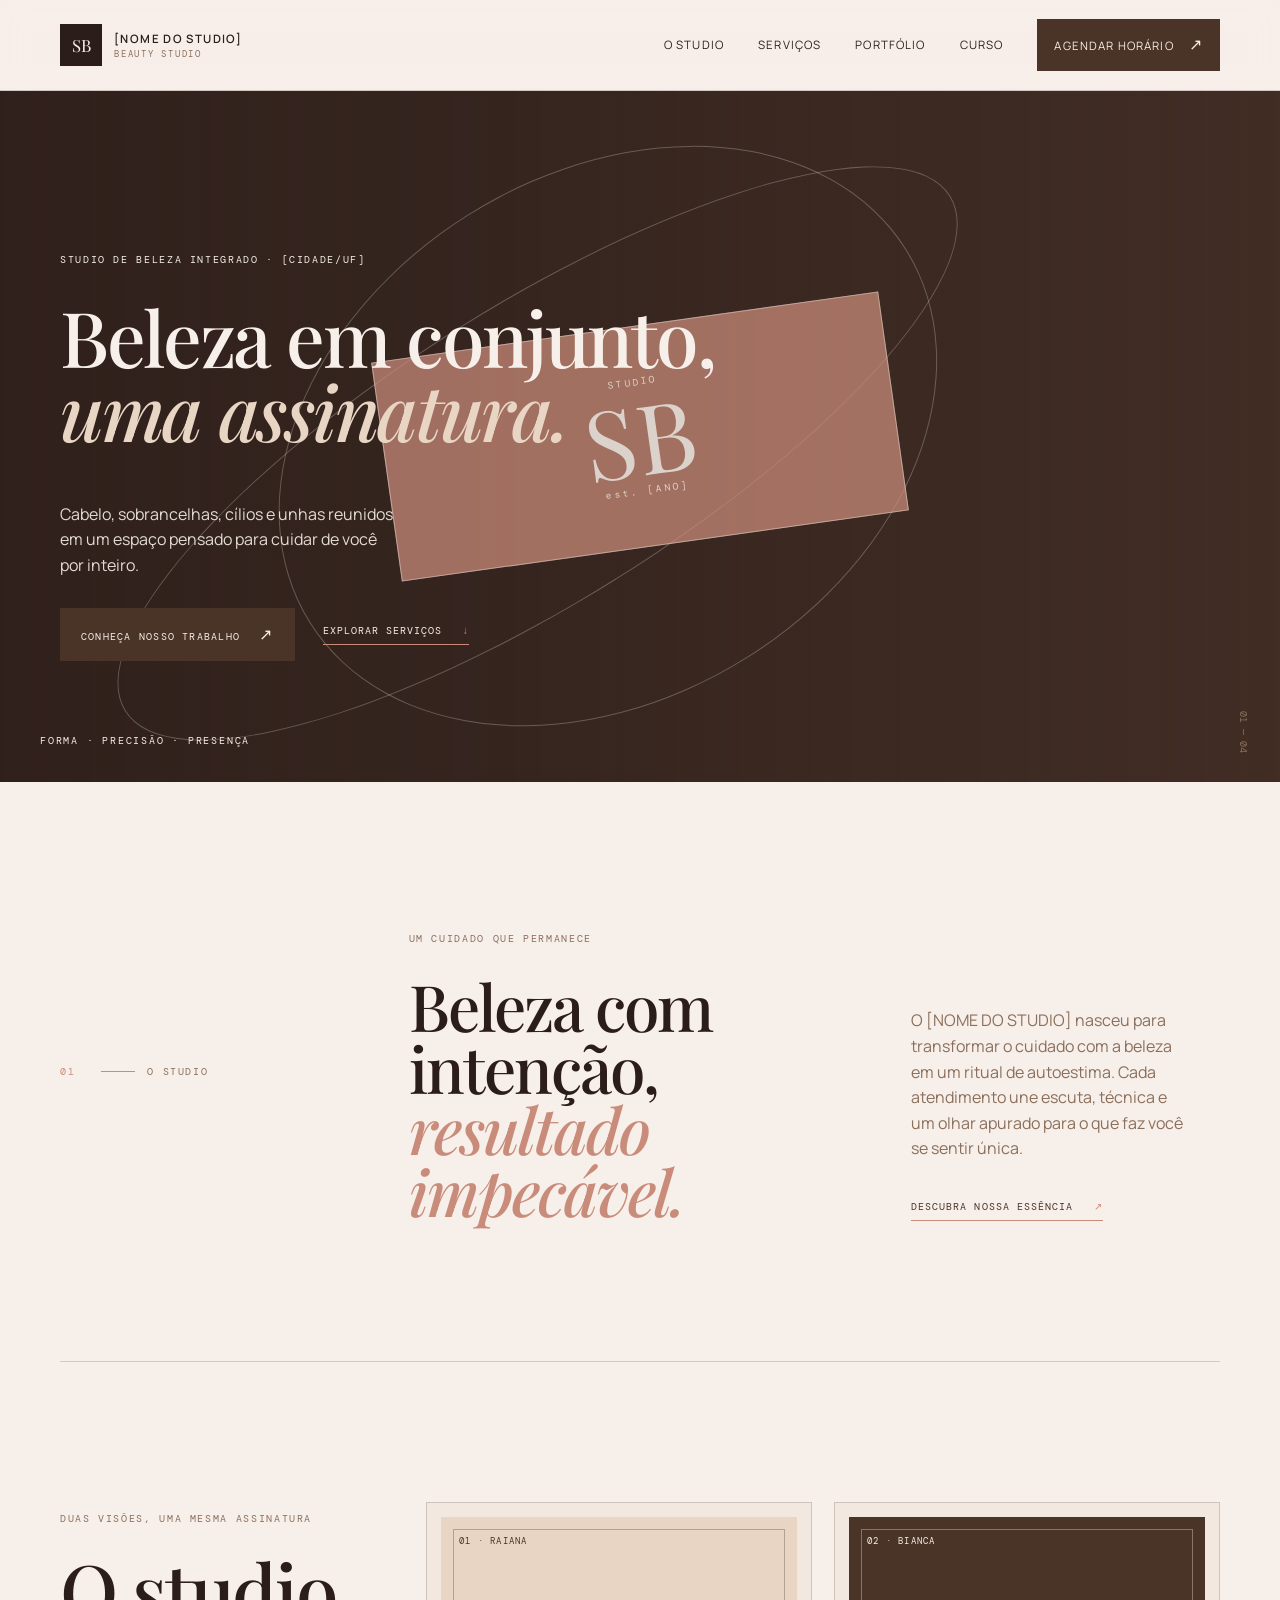
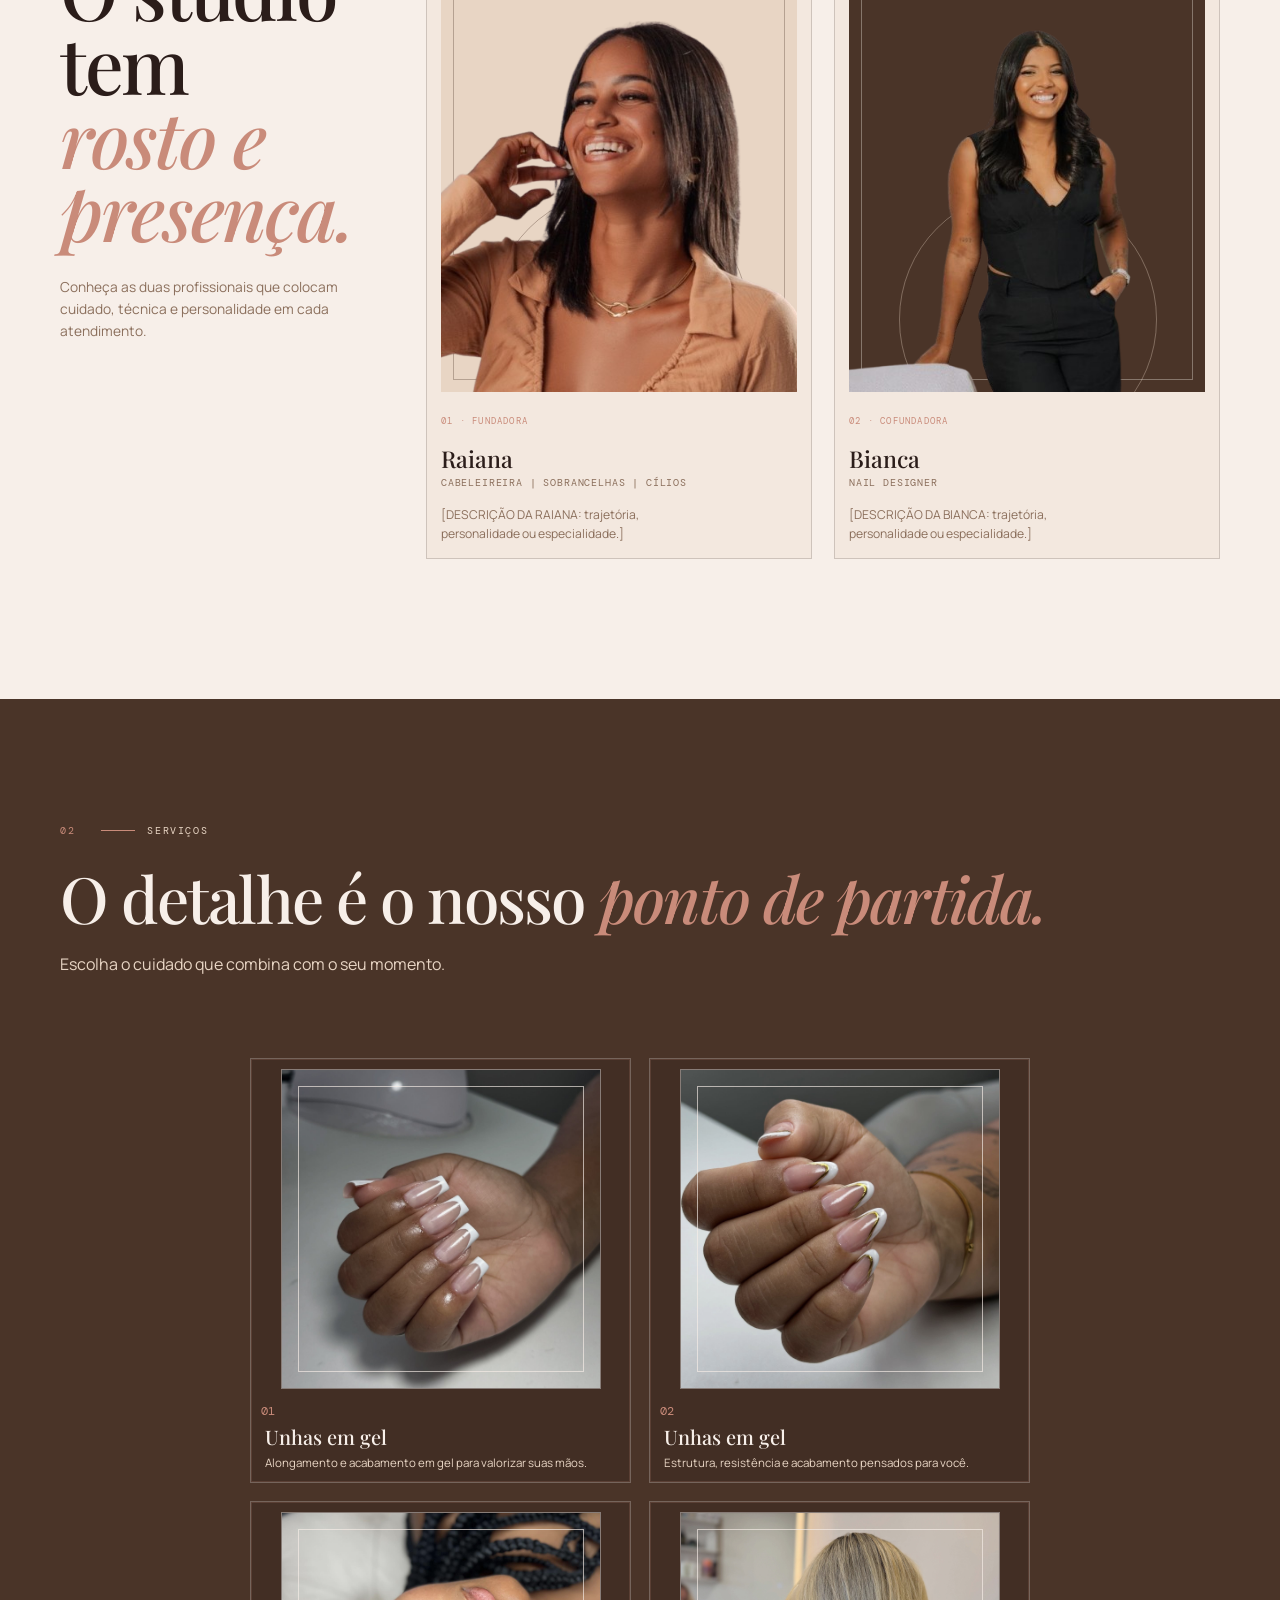
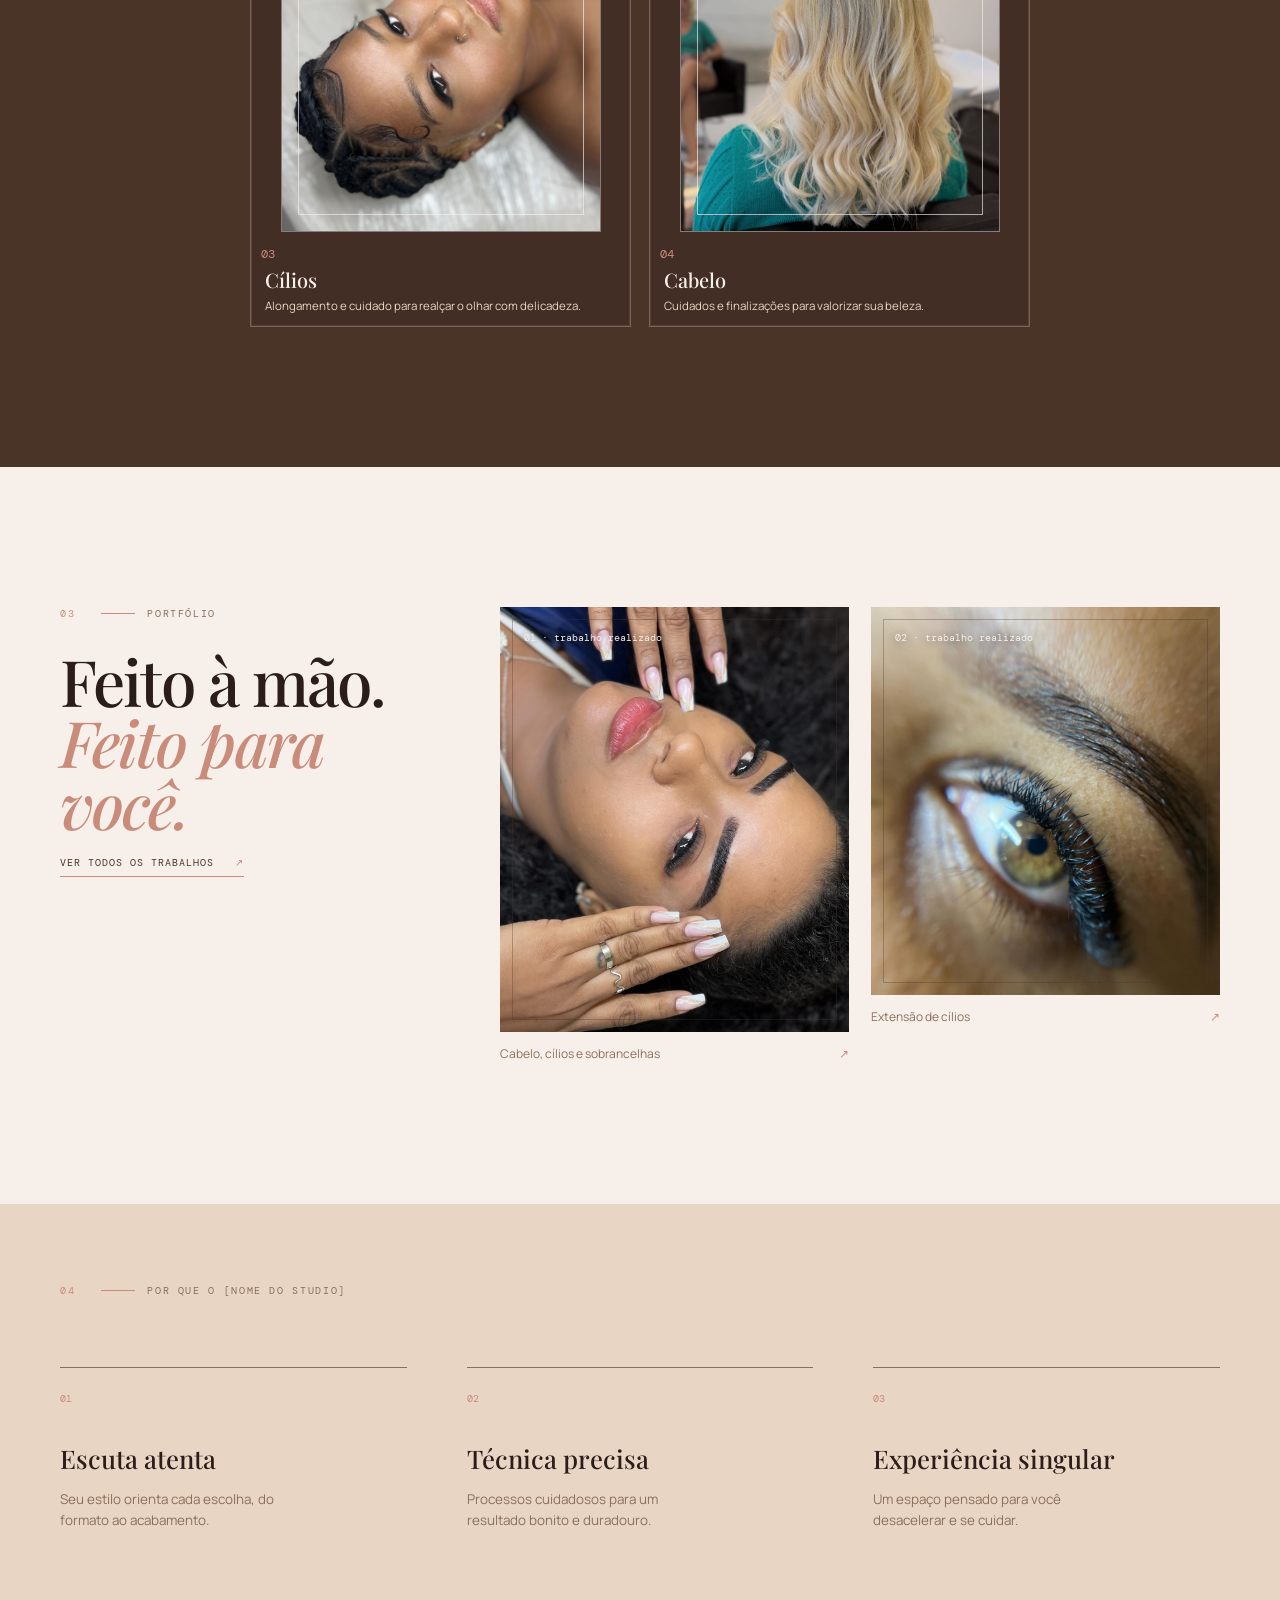
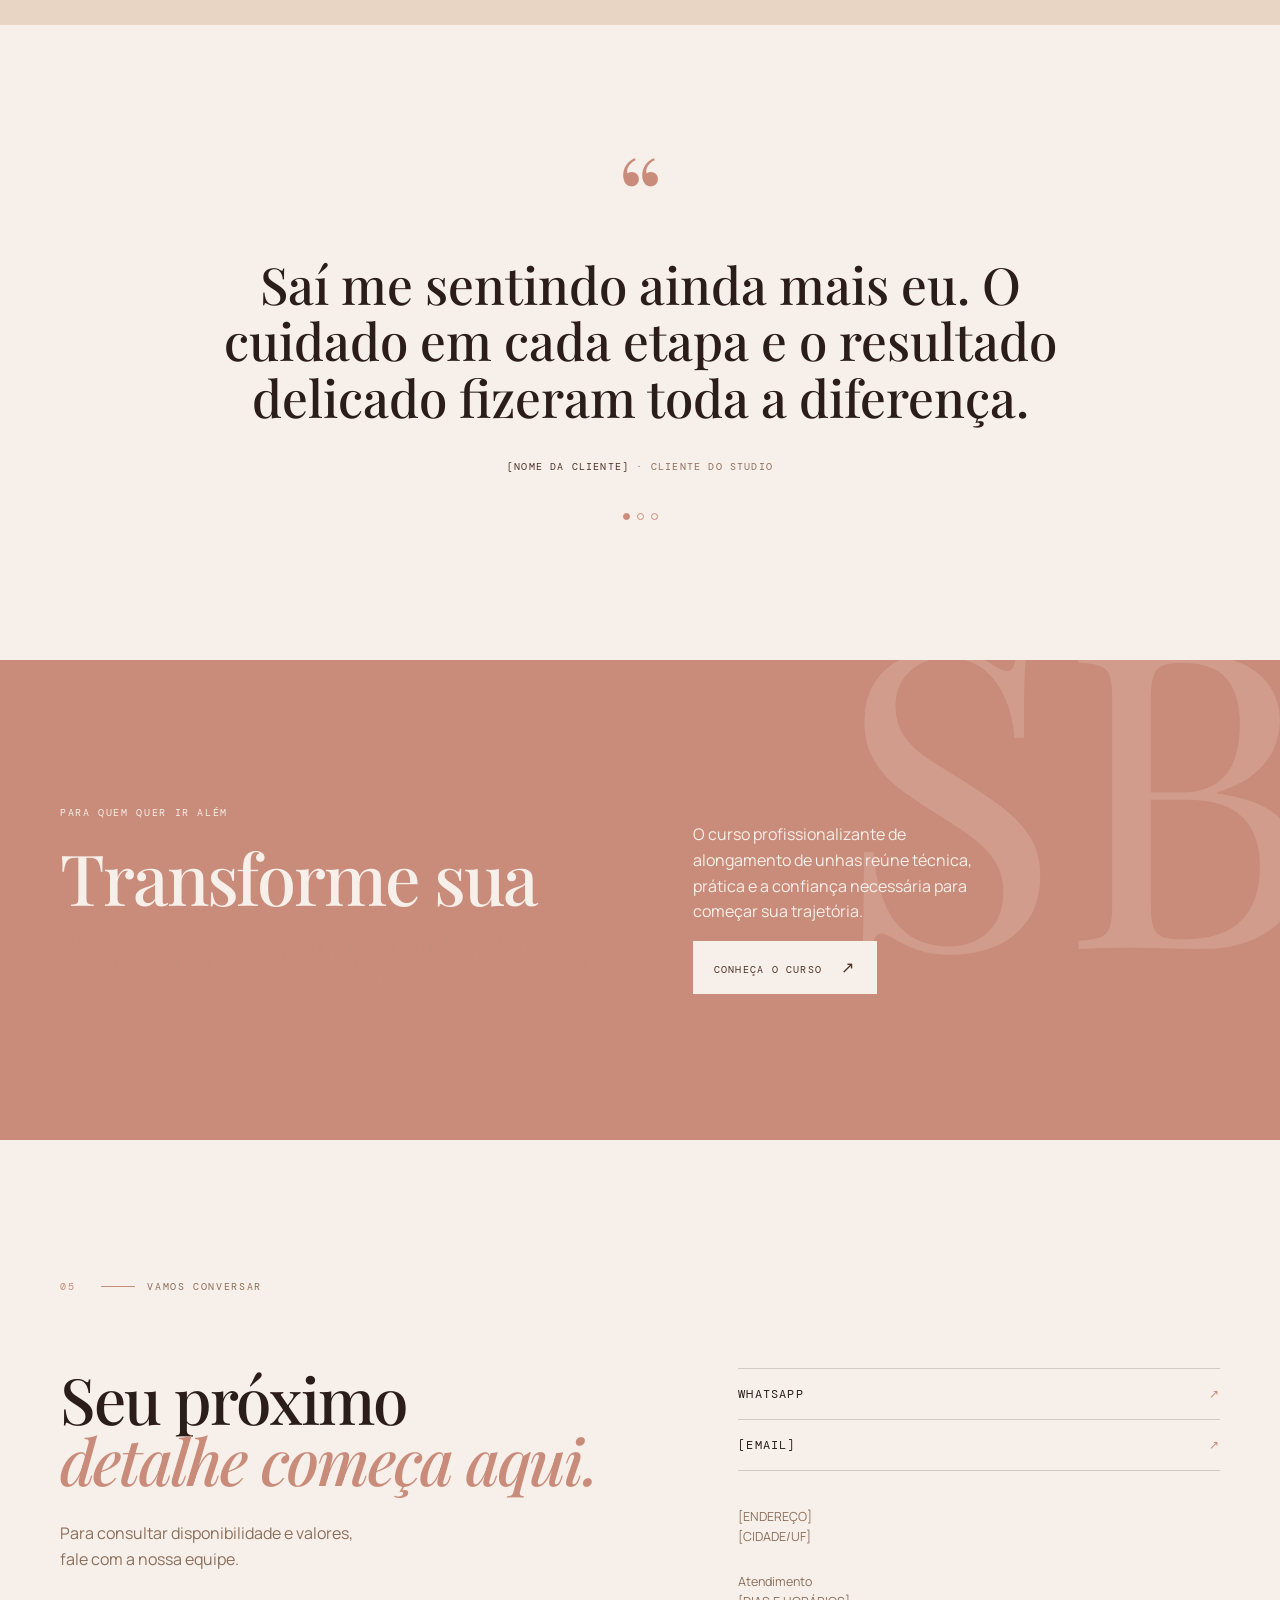
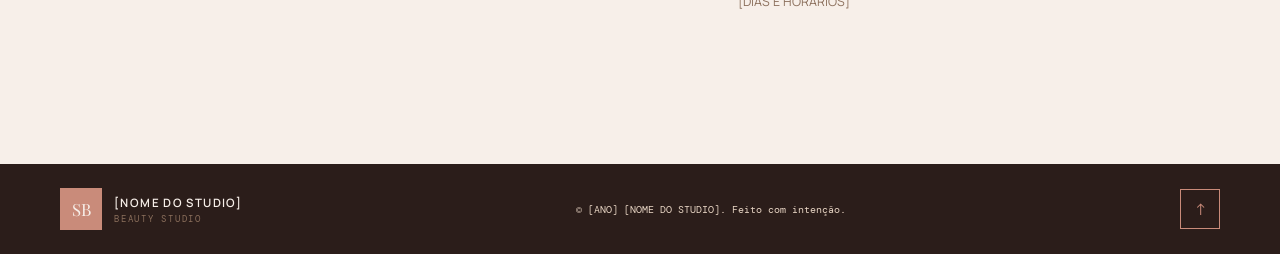
==== commit d229a475: "Add portfolio images; improve carousel & reveal styles Adds portfolio images and updates UI behaviou" ====
--- a/index.html
+++ b/index.html
@@ -22,7 +22,7 @@
 		<section id="studio" class="intro section container reveal"><div class="section-kicker"><span>01</span><span>O studio</span></div><div class="intro-copy"><p class="eyebrow">um cuidado que permanece</p><h2>Beleza com intenção,<br><em>resultado impecável.</em></h2></div><div class="intro-body"><p>O [NOME DO STUDIO] nasceu para transformar o cuidado com a beleza em um ritual de autoestima. Cada atendimento une escuta, técnica e um olhar apurado para o que faz você se sentir única.</p><a class="text-link" href="#contato">Descubra nossa essência <span>↗</span></a></div></section>
 		<section class="owners section container reveal" aria-labelledby="owners-title"><div class="owners-heading"><p class="eyebrow">duas visões, uma mesma assinatura</p><h2 id="owners-title">O studio tem<br><em>rosto e presença.</em></h2><p>Conheça as duas profissionais que colocam cuidado, técnica e personalidade em cada atendimento.</p></div><div class="owners-grid"><article class="owner-card"><div class="owner-photo owner-photo-one"><img src="assets/images/portifolio/Raiana.png" alt="Raiana, dona do studio"><span>01 · Raiana</span></div><div class="owner-meta"><span>01 · fundadora</span><h3>Raiana</h3><p>Cabeleireira | Sobrancelhas | Cílios</p><p class="owner-bio">[DESCRIÇÃO DA RAIANA: trajetória, personalidade ou especialidade.]</p></div></article><article class="owner-card owner-card-offset"><div class="owner-photo owner-photo-two"><img src="assets/images/portifolio/Bianca.png" alt="Bianca, dona do studio"><span>02 · Bianca</span></div><div class="owner-meta"><span>02 · cofundadora</span><h3>Bianca</h3><p>Nail designer</p><p class="owner-bio">[DESCRIÇÃO DA BIANCA: trajetória, personalidade ou especialidade.]</p></div></article></div></section>
 		<section id="servicos" class="services section-band"><div class="container"><div class="section-heading reveal"><div class="section-kicker light"><span>02</span><span>Serviços</span></div><h2>O detalhe é o nosso <em>ponto de partida.</em></h2><p>Escolha o cuidado que combina com o seu momento.</p></div><div class="service-carousel reveal" aria-roledescription="carrossel" aria-label="Serviços do studio"><div class="service-track"><article class="service-item service-slide is-active" aria-roledescription="slide" aria-label="1 de 3"><div class="service-visual service-visual-gel"><span>foto do serviço 01</span><small>adicione: assets/images/servicos/alongamento-gel.jpg</small></div><span class="service-number">01</span><div><h3>Alongamento em gel</h3><p>Estrutura leve, resistente e natural para mãos sempre prontas.</p></div><span class="service-arrow">↗</span></article><article class="service-item service-slide" aria-roledescription="slide" aria-label="2 de 3"><div class="service-visual service-visual-maintenance"><span>foto do serviço 02</span><small>adicione: assets/images/servicos/manutencao.jpg</small></div><span class="service-number">02</span><div><h3>Manutenção</h3><p>Renove o seu alongamento com precisão e delicadeza.</p></div><span class="service-arrow">↗</span></article><article class="service-item service-slide" aria-roledescription="slide" aria-label="3 de 3"><div class="service-visual service-visual-art"><span>foto do serviço 03</span><small>adicione: assets/images/servicos/nail-art.jpg</small></div><span class="service-number">03</span><div><h3>Nail art autoral</h3><p>Detalhes desenhados para expressar seu estilo sem excessos.</p></div><span class="service-arrow">↗</span></article></div><div class="carousel-controls"><button class="carousel-button carousel-prev" type="button" aria-label="Serviço anterior">←</button><div class="carousel-dots" role="tablist" aria-label="Selecionar serviço"><button class="carousel-dot is-active" type="button" role="tab" aria-selected="true" aria-label="Ver serviço 1"></button><button class="carousel-dot" type="button" role="tab" aria-selected="false" aria-label="Ver serviço 2"></button><button class="carousel-dot" type="button" role="tab" aria-selected="false" aria-label="Ver serviço 3"></button></div><button class="carousel-button carousel-next" type="button" aria-label="Próximo serviço">→</button></div></div></div></section>
-		<section id="portfolio" class="portfolio section container"><div class="section-heading reveal"><div class="section-kicker"><span>03</span><span>Portfólio</span></div><h2>Feito à mão.<br><em>Feito para você.</em></h2><a class="text-link" href="#contato">Ver todos os trabalhos <span>↗</span></a></div><div class="portfolio-grid reveal"><figure class="portfolio-card portfolio-large"><div class="art art-a"><span>01 · placeholder</span><strong>pure<br>form</strong><small>imagem do trabalho</small></div><figcaption>Alongamento em gel <span>↗</span></figcaption></figure><figure class="portfolio-card"><div class="art art-b"><span>02 · placeholder</span><strong>soft<br>tone</strong><small>imagem do trabalho</small></div><figcaption>Banho de gel <span>↗</span></figcaption></figure><figure class="portfolio-card portfolio-offset"><div class="art art-c"><span>03 · placeholder</span><strong>quiet<br>detail</strong><small>imagem do trabalho</small></div><figcaption>Nail art autoral <span>↗</span></figcaption></figure></div></section>
+		<section id="portfolio" class="portfolio section container"><div class="section-heading reveal"><div class="section-kicker"><span>03</span><span>Portfólio</span></div><h2>Feito à mão.<br><em>Feito para você.</em></h2><a class="text-link" href="#contato">Ver todos os trabalhos <span>↗</span></a></div><div class="portfolio-grid reveal"><figure class="portfolio-card portfolio-large"><div class="art art-a"><img src="assets/images/portifolio/Raiana.png" alt="Trabalho realizado por Raiana"><span>01 · trabalho realizado</span></div><figcaption>Alongamento em gel <span>↗</span></figcaption></figure><figure class="portfolio-card"><div class="art art-b"><img src="assets/images/portifolio/Bianca.png" alt="Trabalho realizado por Bianca"><span>02 · trabalho realizado</span></div><figcaption>Banho de gel <span>↗</span></figcaption></figure><figure class="portfolio-card portfolio-offset"><div class="art art-c"><span>03 · próxima imagem</span><strong>nail<br>detail</strong><small>adicione uma nova foto em assets/images/portifolio</small></div><figcaption>Nail art autoral <span>↗</span></figcaption></figure></div></section>
 		<section class="values section-band-light"><div class="container"><div class="section-kicker"><span>04</span><span>Por que o [NOME DO STUDIO]</span></div><div class="values-grid"><article><span>01</span><h3>Escuta atenta</h3><p>Seu estilo orienta cada escolha, do formato ao acabamento.</p></article><article><span>02</span><h3>Técnica precisa</h3><p>Processos cuidadosos para um resultado bonito e duradouro.</p></article><article><span>03</span><h3>Experiência singular</h3><p>Um espaço pensado para você desacelerar e se cuidar.</p></article></div></div></section>
 		<section class="testimonials section container reveal"><div class="quote-mark">“</div><blockquote>Saí me sentindo ainda mais eu. O cuidado em cada etapa e o resultado delicado fizeram toda a diferença.</blockquote><p class="quote-author">[NOME DA CLIENTE] <span>· cliente do studio</span></p><div class="slider-dots" aria-label="Depoimento 1 de 3"><b></b><i></i><i></i></div></section>
 		<section id="curso" class="course-preview"><div class="container course-inner reveal"><div><p class="eyebrow">para quem quer ir além</p><h2>Transforme sua<br><em>paixão em profissão.</em></h2></div><div><p>O curso profissionalizante de alongamento de unhas reúne técnica, prática e a confiança necessária para começar sua trajetória.</p><a class="button button-light" href="pages/curso.html">Conheça o curso <span aria-hidden="true">↗</span></a></div></div></section>
--- a/css/style.css
+++ b/css/style.css
@@ -1,6 +1,6 @@
 @import url('https://fonts.googleapis.com/css2?family=DM+Mono:wght@400;500&family=Manrope:wght@400;500;600;700&family=Playfair+Display:ital,wght@0,500;0,600;1,500;1,600&display=swap');
 :root { --coffee:#2B1D1A; --nude:#F7EFE9; --rose:#C98B7A; --mid:#8B6F5C; --sand:#E8D5C4; --dark:#4A3428; --line:rgba(43,29,26,.18); }
-* { box-sizing:border-box; } html { scroll-behavior:smooth; } body { margin:0; color:var(--coffee); background:var(--nude); font:16px/1.6 Manrope,sans-serif; } a { color:inherit; text-decoration:none; } .container { width:min(1160px,calc(100% - 80px)); margin:auto; }
+* { box-sizing:border-box; } html { scroll-behavior:smooth; overflow-x:hidden; } body { margin:0; overflow-x:hidden; color:var(--coffee); background:var(--nude); font:16px/1.6 Manrope,sans-serif; } a { color:inherit; text-decoration:none; } .container { width:min(1160px,calc(100% - 80px)); margin:auto; }
 .skip-link { position:absolute; left:1rem; top:-4rem; z-index:20; padding:.7rem 1rem; background:var(--dark); color:var(--nude); } .skip-link:focus { top:1rem; } .sr-only { position:absolute; width:1px; height:1px; overflow:hidden; clip:rect(0,0,0,0); }
 .site-header { border-bottom:1px solid var(--line); } .header-inner,.footer-inner { min-height:90px; display:flex; align-items:center; justify-content:space-between; } .brand { display:flex; align-items:center; gap:12px; text-transform:uppercase; letter-spacing:.12em; font-size:.72rem; font-weight:600; } .brand-mark { width:42px; height:42px; display:grid; place-items:center; background:var(--coffee); color:var(--nude); font:1.05rem 'Playfair Display',serif; letter-spacing:0; } .brand-name small { display:block; color:var(--mid); font:.55rem 'DM Mono',monospace; letter-spacing:.2em; }
 .main-nav { display:flex; align-items:center; gap:34px; font-size:.72rem; text-transform:uppercase; letter-spacing:.1em; } .main-nav a { transition:color .25s; } .main-nav a:hover { color:var(--rose); } .nav-cta { padding:13px 17px; background:var(--dark); color:var(--nude); } .nav-cta span,.button span { margin-left:12px; font-size:1rem; } .menu-toggle { display:none; background:none; border:0; padding:8px; } .menu-toggle span { display:block; width:24px; height:1px; margin:5px; background:var(--coffee); }
@@ -13,7 +13,9 @@
 .testimonials { max-width:850px; text-align:center; } .quote-mark { color:var(--rose); font:7rem/.5 'Playfair Display'; } blockquote { margin:35px 0; font:500 clamp(2rem,4vw,3.7rem)/1.1 'Playfair Display'; } .quote-author { color:var(--dark); font:.62rem 'DM Mono'; letter-spacing:.12em; text-transform:uppercase; } .quote-author span { color:var(--mid); } .slider-dots { display:flex; justify-content:center; gap:7px; margin-top:40px; } .slider-dots * { width:7px; height:7px; border:1px solid var(--rose); border-radius:50%; } .slider-dots b { background:var(--rose); }
 .course-preview { position:relative; overflow:hidden; color:var(--nude); background:var(--rose); } .course-preview:after { content:'SB'; position:absolute; top:-50px; right:-40px; color:rgba(247,239,233,.16); font:26rem/.8 'Playfair Display'; } .course-inner { min-height:480px; display:grid; grid-template-columns:1.2fr 1fr; align-items:center; position:relative; z-index:1; } .course-inner h2 { margin:25px 0; font-size:clamp(3.2rem,5.5vw,6rem); } .course-inner p { max-width:310px; color:var(--nude); } .course-inner .eyebrow { color:var(--nude); }
 .contact-grid { display:grid; grid-template-columns:1.2fr 1fr; gap:100px; margin-top:75px; } .contact h2 { margin-top:0; } .contact-grid>div:first-child p { max-width:320px; margin-top:30px; color:var(--mid); } .contact-info { border-top:1px solid var(--line); } .contact-link { display:flex; justify-content:space-between; padding:17px 0; border-bottom:1px solid var(--line); text-transform:uppercase; letter-spacing:.1em; font:.75rem 'DM Mono'; } .contact-info p { margin-top:36px; color:var(--mid); font-size:.78rem; } .contact-info .hours { margin-top:25px; } .site-footer { color:var(--nude); background:var(--coffee); } .site-footer .brand-mark { background:var(--rose); } .site-footer p { color:var(--sand); font:.6rem 'DM Mono'; } .back-top { width:40px; height:40px; display:grid; place-items:center; border:1px solid var(--rose); color:var(--rose); }
-.reveal { opacity:0; transform:translateY(24px); transition:opacity .7s,transform .7s; } .reveal.is-visible { opacity:1; transform:none; }
+.reveal { opacity:0; transform:translateY(28px); filter:blur(4px); transition:opacity .85s cubic-bezier(.22,1,.36,1),transform .85s cubic-bezier(.22,1,.36,1),filter .85s cubic-bezier(.22,1,.36,1); transition-delay:var(--reveal-delay,0ms); } .reveal.is-visible { opacity:1; transform:none; filter:none; }
+.section-reveal { opacity:0; transform:translateY(20px); transition:opacity 1s cubic-bezier(.22,1,.36,1),transform 1s cubic-bezier(.22,1,.36,1); transition-delay:var(--section-delay,0ms); }
+.section-reveal.is-visible { opacity:1; transform:none; }
 .site-header { position:sticky; top:0; z-index:10; background:rgba(247,239,233,.94); backdrop-filter:blur(12px); }
 .button:focus-visible,.text-link:focus-visible,.main-nav a:focus-visible,.back-top:focus-visible,.menu-toggle:focus-visible { outline:2px solid var(--rose); outline-offset:5px; }
 .hero-actions { display:flex; align-items:center; gap:28px; flex-wrap:wrap; }
@@ -42,6 +44,10 @@
 .service-visual-maintenance:before { border-color:rgba(247,239,233,.5); }
 .service-visual-maintenance:after,.service-visual-art:after { border-color:rgba(247,239,233,.38); }
 .service-visual-art:before { border-color:rgba(232,213,196,.5); }
+.service-visual img { position:absolute; inset:0; width:100%; height:100%; object-fit:cover; object-position:center; z-index:0; filter:saturate(.9); }
+.service-visual img + span { position:relative; z-index:1; color:var(--nude); text-shadow:0 1px 8px rgba(43,29,26,.6); }
+.service-slide .service-visual { width:100%; height:150px; min-height:150px; aspect-ratio:auto; }
+.service-slide .service-visual img { width:100%; height:100%; object-fit:cover; }
 .service-slide.is-active { position:relative; display:grid; grid-template-columns:1fr; gap:0; padding:28px 0 8px; }
 .service-slide .service-visual { width:100%; min-height:400px; aspect-ratio:16 / 8; }
 .service-slide .service-number { display:block; margin-top:24px; }
@@ -57,8 +63,92 @@
 .art-a:after,.art-b:after { border-color:rgba(74,52,40,.32); }
 .portfolio-card:hover .art:after { inset:18px; }
 .art small { font:.58rem 'DM Mono'; letter-spacing:.13em; text-transform:uppercase; opacity:.68; }
+.art img { position:absolute; inset:0; width:100%; height:100%; object-fit:cover; object-position:center; transition:transform .55s ease,filter .35s ease; }
+.art img + span { position:relative; z-index:1; color:var(--nude); text-shadow:0 1px 8px rgba(43,29,26,.5); }
+.portfolio-card:hover .art img { transform:scale(1.04); filter:saturate(.92); }
 .contact-link { transition:padding .25s ease,color .25s ease; }
 .contact-link:hover { padding-left:10px; color:var(--rose); }
+.service-slide.is-active { display:grid; grid-template-columns:1fr; gap:0; position:relative; padding:28px 0 8px; }
+.service-slide .service-visual { width:100%; min-height:360px; aspect-ratio:16 / 7; padding:20px; background:var(--coffee); }
+.service-slide .service-visual:before { display:none; }
+.service-slide .service-visual:after { inset:14px; border-color:rgba(247,239,233,.62); }
+.service-slide .service-visual img { object-fit:cover; }
+.service-slide .service-visual img:after { content:''; }
+.service-slide .service-visual img + span { align-self:flex-start; padding:7px 10px; background:rgba(43,29,26,.78); color:var(--nude); font-size:.65rem; }
+.service-slide .service-number { display:block; margin-top:24px; font-size:.72rem; }
+.service-slide > div:not(.service-visual) { padding:4px 60px 0 0; }
+.service-slide h3 { font-size:2rem; white-space:nowrap; }
+.service-slide p { max-width:600px; color:var(--sand); font-size:.95rem; }
+.service-track { display:block; min-height:0; max-width:820px; margin:0 auto; border-top:0; }
+.service-slide,.service-slide.is-active { display:none; grid-template-columns:1fr; gap:0; padding:0; border:0; background:transparent; }
+.service-slide.is-active { display:grid; }
+.service-slide .service-visual { min-height:430px; aspect-ratio:16 / 9; }
+.service-slide .service-number { margin:18px 0 0; }
+.service-slide > div:not(.service-visual) { padding:0; }
+.service-slide h3 { margin:4px 0 4px; }
+.service-slide .service-arrow,.service-carousel .carousel-controls { display:none; }
+.service-carousel { max-width:1020px; margin-left:auto; margin-right:auto; }
+.service-slide .service-visual { min-height:300px; aspect-ratio:16 / 8; }
+.service-track { display:block !important; }
+.service-slide,.service-slide.is-active { display:none; }
+.service-slide.is-active { display:grid; }
+.service-slide .service-visual { width:100%; min-height:300px; height:300px; aspect-ratio:auto; }
+.service-carousel { max-width:820px !important; }
+.service-track { display:block !important; max-width:820px; }
+.service-slide,.service-slide.is-active { display:none !important; padding:0; border:0; background:transparent; }
+.service-slide.is-active { display:block !important; animation:service-card-in .55s ease both; }
+.service-slide .service-visual { width:min(100%,560px); height:auto; min-height:0; aspect-ratio:1 / 1; margin:0 auto; padding:0; background:var(--coffee); }
+.service-slide .service-visual:after { inset:12px; border-color:rgba(247,239,233,.65); }
+.service-slide .service-visual img { object-fit:cover; }
+.service-slide .service-visual img + span { display:none; }
+.service-slide .service-number,.service-slide > div:not(.service-visual) { margin-left:auto; margin-right:auto; max-width:560px; }
+.service-slide .service-number { margin-top:20px; }
+.service-slide > div:not(.service-visual) { padding:0; }
+.service-slide h3 { margin:3px 0 4px; color:var(--nude); font-size:1.8rem; }
+.service-slide p { margin:0; color:var(--sand); font-size:.86rem; }
+.service-slide .service-arrow { display:none; }
+.service-carousel .carousel-controls { display:flex; max-width:620px; margin:22px auto 0; padding:0; }
+.carousel-button { width:44px; height:44px; border-color:rgba(247,239,233,.5); }
+@keyframes service-card-in { from { opacity:0; transform:translateY(10px); } to { opacity:1; transform:translateY(0); } }
+.service-slide,.service-slide.is-active { padding:18px; border:1px solid rgba(232,213,196,.5); background:rgba(43,29,26,.72); box-shadow:inset 0 0 0 1px rgba(201,139,122,.18); }
+.service-slide .service-visual { border:1px solid rgba(247,239,233,.45); }
+.service-carousel { max-width:1160px !important; }
+.service-track { display:grid !important; grid-template-columns:repeat(4,minmax(0,1fr)); gap:18px; max-width:none; }
+.service-slide,.service-slide.is-active { display:block !important; width:100%; padding:10px; border:1px solid rgba(247,239,233,.28); background:rgba(43,29,26,.25); animation:none; }
+.service-slide .service-visual { width:100%; max-width:none; height:auto; min-height:0; aspect-ratio:1 / 1; }
+.service-slide .service-number,.service-slide > div:not(.service-visual) { margin-left:0; margin-right:0; }
+.service-slide .service-number { margin-top:15px; }
+.service-slide > div:not(.service-visual) { padding:0 4px; }
+.service-slide h3 { margin:4px 0; font-size:1.25rem; white-space:normal; }
+.service-slide p { font-size:.72rem; }
+.service-carousel .carousel-controls { display:none !important; }
+.service-track { max-width:760px; margin:0 auto; }
+.service-slide.is-active { display:block; padding:16px; border:1px solid rgba(247,239,233,.3); background:rgba(43,29,26,.25); }
+.service-slide .service-visual { height:260px; min-height:260px; }
+.service-slide .service-number,.service-slide > div:not(.service-visual) { margin-left:0; margin-right:0; }
+.service-slide .service-number { margin-top:18px; }
+.service-slide > div:not(.service-visual) { padding:0 48px 0 0; }
+.service-slide h3 { margin:4px 0 5px; font-size:1.8rem; }
+.service-slide p { margin:0; font-size:.86rem; }
+.service-carousel { max-width:780px !important; }
+.service-track { width:100%; max-width:none; }
+.service-slide .service-visual { width:min(100%,620px); margin:0 auto; }
+.service-carousel .carousel-controls { display:flex; max-width:620px; margin:18px auto 0; padding:0; }
+.service-slide .service-visual { min-height:380px; aspect-ratio:16 / 7; }
+.service-slide .service-visual:after { inset:16px; }
+.service-slide .service-number { margin-top:20px; }
+.service-slide > div:not(.service-visual) { padding-top:0; }
+.service-slide h3 { margin:4px 0 2px; }
+.carousel-controls { max-width:1020px; margin:0 auto; }
+.service-carousel.reveal { filter:none; }
+.service-track { display:grid; grid-template-columns:repeat(2,minmax(0,1fr)); gap:24px; border-top:0; }
+.service-slide,.service-slide.is-active { display:grid; }
+.service-slide { padding:0 0 22px; border:1px solid rgba(247,239,233,.25); background:rgba(43,29,26,.22); }
+.service-slide .service-visual { min-height:270px; aspect-ratio:4 / 3; }
+.service-slide .service-number,.service-slide > div:not(.service-visual) { margin-left:22px; margin-right:22px; }
+.service-slide > div:not(.service-visual) { padding-right:0; }
+.service-slide .service-arrow { display:none; }
+.service-carousel .carousel-controls { display:none; }
 @media (min-width:801px) and (max-width:1100px) {
 	.container { width:min(100% - 56px,980px); }
 	.main-nav { gap:18px; font-size:.63rem; }
--- a/css/responsive.css
+++ b/css/responsive.css
@@ -2,9 +2,68 @@
 .hero { min-height:620px; } .hero-text { min-height:620px; padding:90px 20px 70px; } .hero h1 { font-size:clamp(3.3rem,15vw,5rem); } .hero-art { min-height:0; } .hero-panel { inset:24% 25%; } .hero-panel strong { font-size:5.5rem; } .hero-side-label { display:none; } .hero-art:before { top:14%; right:-8%; width:70%; } .section { padding-top:90px; padding-bottom:90px; } .intro,.portfolio,.contact-grid,.course-inner { display:block; } .intro-copy { margin-top:55px; } .intro-body { max-width:340px; margin-top:35px; } .section-band { padding:90px 0; } .service-carousel { margin-top:55px; } .service-track { min-height:0; } .service-item { grid-template-columns:92px 25px minmax(0,1fr) 18px; gap:10px; } .service-visual { min-height:94px; padding:10px; } .service-visual small { overflow-wrap:anywhere; font-size:.38rem; } .service-item h3 { font-size:1.15rem; } .service-item p { font-size:.72rem; }
 .service-item { grid-template-columns:135px 25px minmax(0,1fr) 18px; } .service-visual { min-height:140px; }
 .portfolio .section-heading { margin-bottom:50px; } .portfolio-grid { gap:14px; } .portfolio-offset { margin-top:45px; } .art { padding:14px; } .art strong { font-size:2rem; } .owners { display:block; padding-top:90px; padding-bottom:90px; } .owners-heading { max-width:340px; margin-top:50px; } .owners-grid { grid-template-columns:minmax(0,1fr) minmax(0,1fr); gap:14px; margin-top:52px; } .owner-card { min-width:0; } .owner-card-offset { margin-top:0; } .owner-photo { padding:14px; } .owner-photo strong { font-size:1.8rem; } .owner-meta h3 { font-size:1.22rem; overflow-wrap:anywhere; } .section-band-light { padding:75px 0; } .values-grid { grid-template-columns:1fr; gap:30px; margin-top:45px; } .values-grid h3 { margin-top:20px; } .course-inner { min-height:520px; padding-top:80px; padding-bottom:80px; } .course-inner>div+div { margin-top:34px; } .course-preview:after { top:240px; font-size:16rem; } .contact-info { margin-top:45px; } .footer-inner { min-height:130px; flex-wrap:wrap; gap:20px; padding:25px 0; } .site-footer p { order:3; width:100%; } }
-@media (prefers-reduced-motion:reduce) { html { scroll-behavior:auto; } .reveal,.button { transition:none; } }
+@media (prefers-reduced-motion:reduce) { html { scroll-behavior:auto; } .reveal,.section-reveal,.button { transition:none; } }
 .service-slide.is-active { grid-template-columns:1fr; }
 .service-slide .service-visual { min-height:430px; aspect-ratio:16 / 6; }
 .service-slide > div:not(.service-visual) { padding-right:40px; }
 @media (max-width:800px) { .service-slide .service-visual { min-height:220px; aspect-ratio:4 / 3; } }
 .service-slide h3 { white-space:nowrap; font-size:clamp(1rem,4.8vw,1.25rem); }
+.service-slide .service-visual { height:110px; min-height:110px; aspect-ratio:auto; }
+@media (max-width:800px) { .service-slide .service-visual { min-height:220px; aspect-ratio:4 / 3; } .service-slide > div:not(.service-visual) { padding-right:40px; } .service-slide h3 { font-size:clamp(1rem,4.8vw,1.25rem); } .service-slide p { font-size:.78rem; } }
+@media (max-width:800px) { .service-carousel { max-width:none; } .service-slide .service-visual { min-height:220px; } }
+.service-track { max-width:none; }
+.service-slide .service-visual { min-height:220px; aspect-ratio:4 / 3; }
+.service-slide .service-visual { min-height:180px; aspect-ratio:4 / 3; }
+.service-slide .service-visual { height:180px; min-height:180px; aspect-ratio:auto; }
+.service-track { max-width:100%; }
+.service-slide.is-active { padding:10px; }
+.service-slide .service-visual { height:190px; min-height:190px; }
+.service-slide > div:not(.service-visual) { padding-right:35px; }
+.service-slide h3 { font-size:1.35rem; }
+.service-carousel { max-width:100% !important; }
+@media (min-width:801px) { .service-carousel { max-width:780px !important; } }
+.service-carousel { max-width:100% !important; }
+.service-track { max-width:100%; }
+.service-slide .service-visual { width:100%; max-width:360px; aspect-ratio:1 / 1; height:auto; min-height:0; }
+.service-slide h3 { font-size:1.35rem; }
+.service-slide p { font-size:.78rem; }
+.service-carousel .carousel-controls { max-width:390px; }
+@media (prefers-reduced-motion:reduce) { .service-slide.is-active { animation:none; } }
+.service-slide,.service-slide.is-active { padding:14px; border:1px solid rgba(232,213,196,.5); box-shadow:inset 0 0 0 1px rgba(201,139,122,.18); }
+.service-slide .service-visual { border:1px solid rgba(247,239,233,.45); }
+@media (min-width:801px) { .service-carousel { max-width:820px !important; } }
+.service-carousel { max-width:100% !important; }
+.service-track { grid-template-columns:repeat(2,minmax(0,1fr)); gap:14px; }
+.service-slide .service-visual { max-width:none; }
+@media (max-width:520px) { .service-track { grid-template-columns:1fr; } .service-slide .service-visual { aspect-ratio:4 / 3; } }
+.service-slide .service-visual { width:min(100%,620px); height:auto; aspect-ratio:1 / 1; }
+.service-slide .service-visual { width:100%; max-width:620px; margin-left:auto; margin-right:auto; }
+.service-carousel .carousel-controls { display:flex; max-width:620px; margin:14px auto 0; }
+.service-track { grid-template-columns:repeat(2,minmax(0,1fr)); gap:14px; }
+.service-track { display:block !important; width:100%; max-width:none; }
+.service-slide { display:none !important; }
+.service-slide.is-active { display:block !important; width:100%; padding:14px; border:1px solid rgba(247,239,233,.3); background:rgba(43,29,26,.25); }
+.service-slide .service-visual { width:100%; height:190px; min-height:190px; aspect-ratio:auto; }
+.service-slide .service-number,.service-slide > div:not(.service-visual) { margin-left:0; margin-right:0; }
+.service-slide .service-number { margin-top:16px; }
+.service-slide > div:not(.service-visual) { padding:0 35px 0 0; }
+.service-slide h3 { margin:4px 0; font-size:1.35rem; white-space:nowrap; }
+.service-slide p { margin:0; font-size:.78rem; }
+.service-slide .service-visual { height:auto; min-height:0; aspect-ratio:1 / 1; }
+.service-slide .service-visual { min-height:170px; aspect-ratio:1 / 1; }
+.service-slide .service-number,.service-slide > div:not(.service-visual) { margin-left:14px; margin-right:14px; }
+.service-slide h3 { font-size:1.05rem; white-space:normal; }
+.service-slide p { font-size:.72rem; }
+.service-track { display:grid !important; grid-template-columns:repeat(2,minmax(0,1fr)); gap:18px; }
+.service-slide,.service-slide.is-active { display:block !important; width:100%; padding:10px; border:1px solid rgba(247,239,233,.28); background:rgba(43,29,26,.25); }
+.service-slide .service-visual { width:100%; height:auto; min-height:0; aspect-ratio:1 / 1; max-width:none; }
+.service-slide .service-number,.service-slide > div:not(.service-visual) { margin-left:0; margin-right:0; }
+.service-slide .service-number { margin-top:15px; }
+.service-slide > div:not(.service-visual) { padding:0 4px; }
+.service-slide h3 { margin:4px 0; font-size:1.25rem; white-space:normal; }
+.service-slide p { margin:0; font-size:.72rem; }
+.service-carousel .carousel-controls { display:none !important; }
+@media (max-width:520px) { .service-track { grid-template-columns:1fr; } }
+.service-carousel { max-width:780px !important; }
+.service-slide .service-visual { width:100%; max-width:320px; margin-left:auto; margin-right:auto; }
+@media (max-width:520px) { .service-carousel { max-width:100% !important; } .service-slide .service-visual { max-width:250px; } }
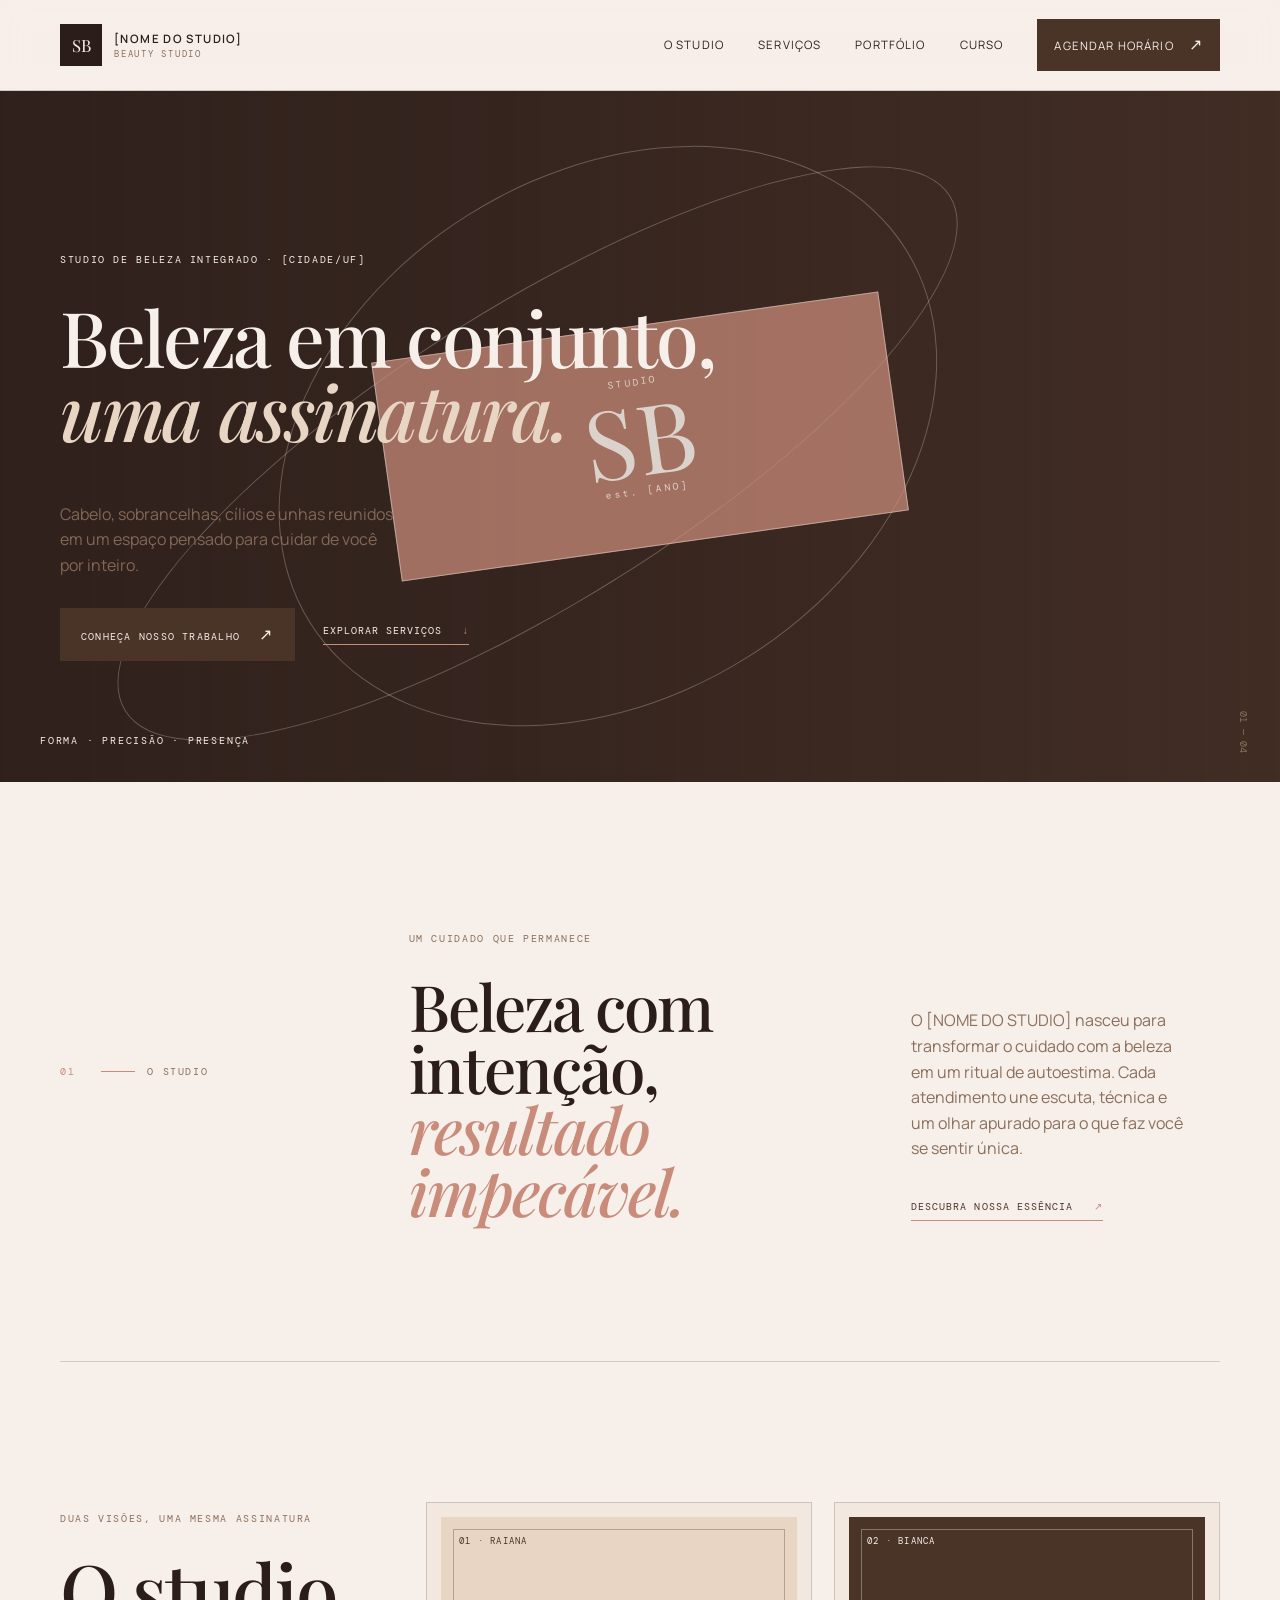
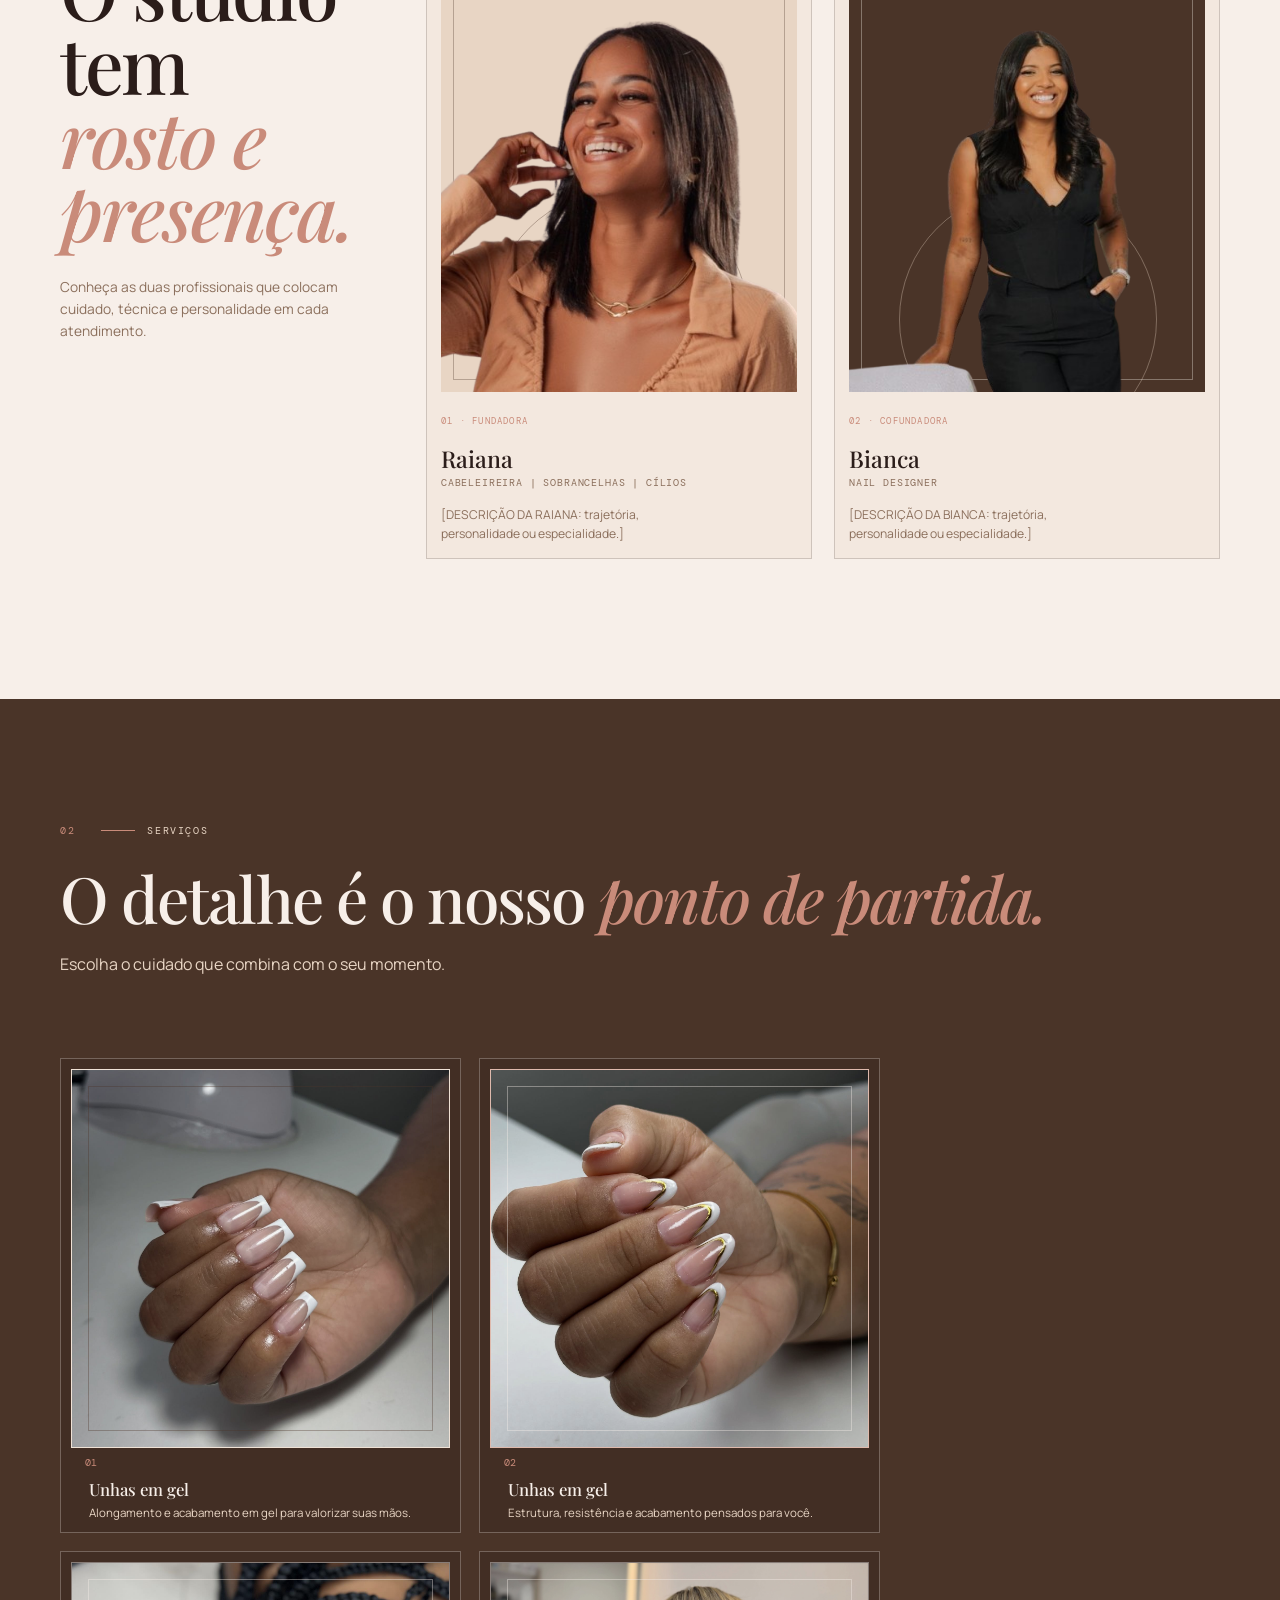
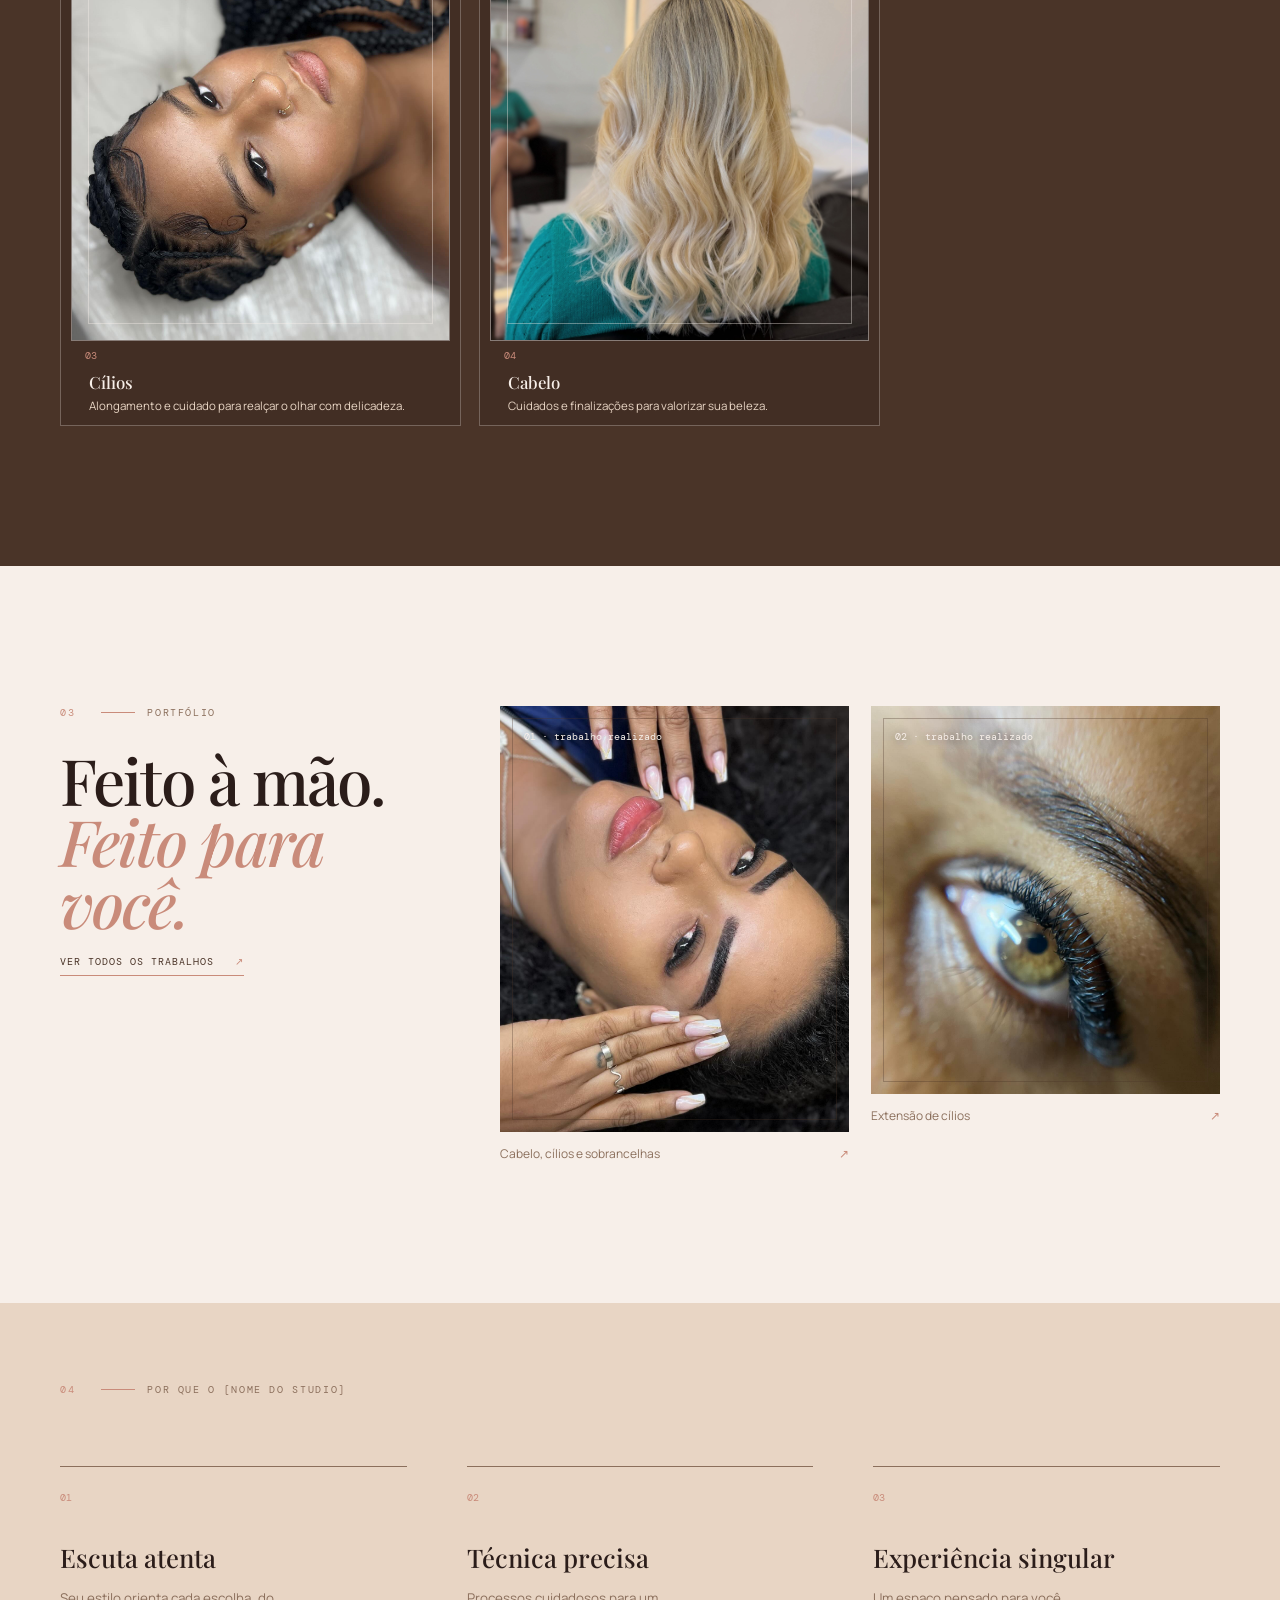
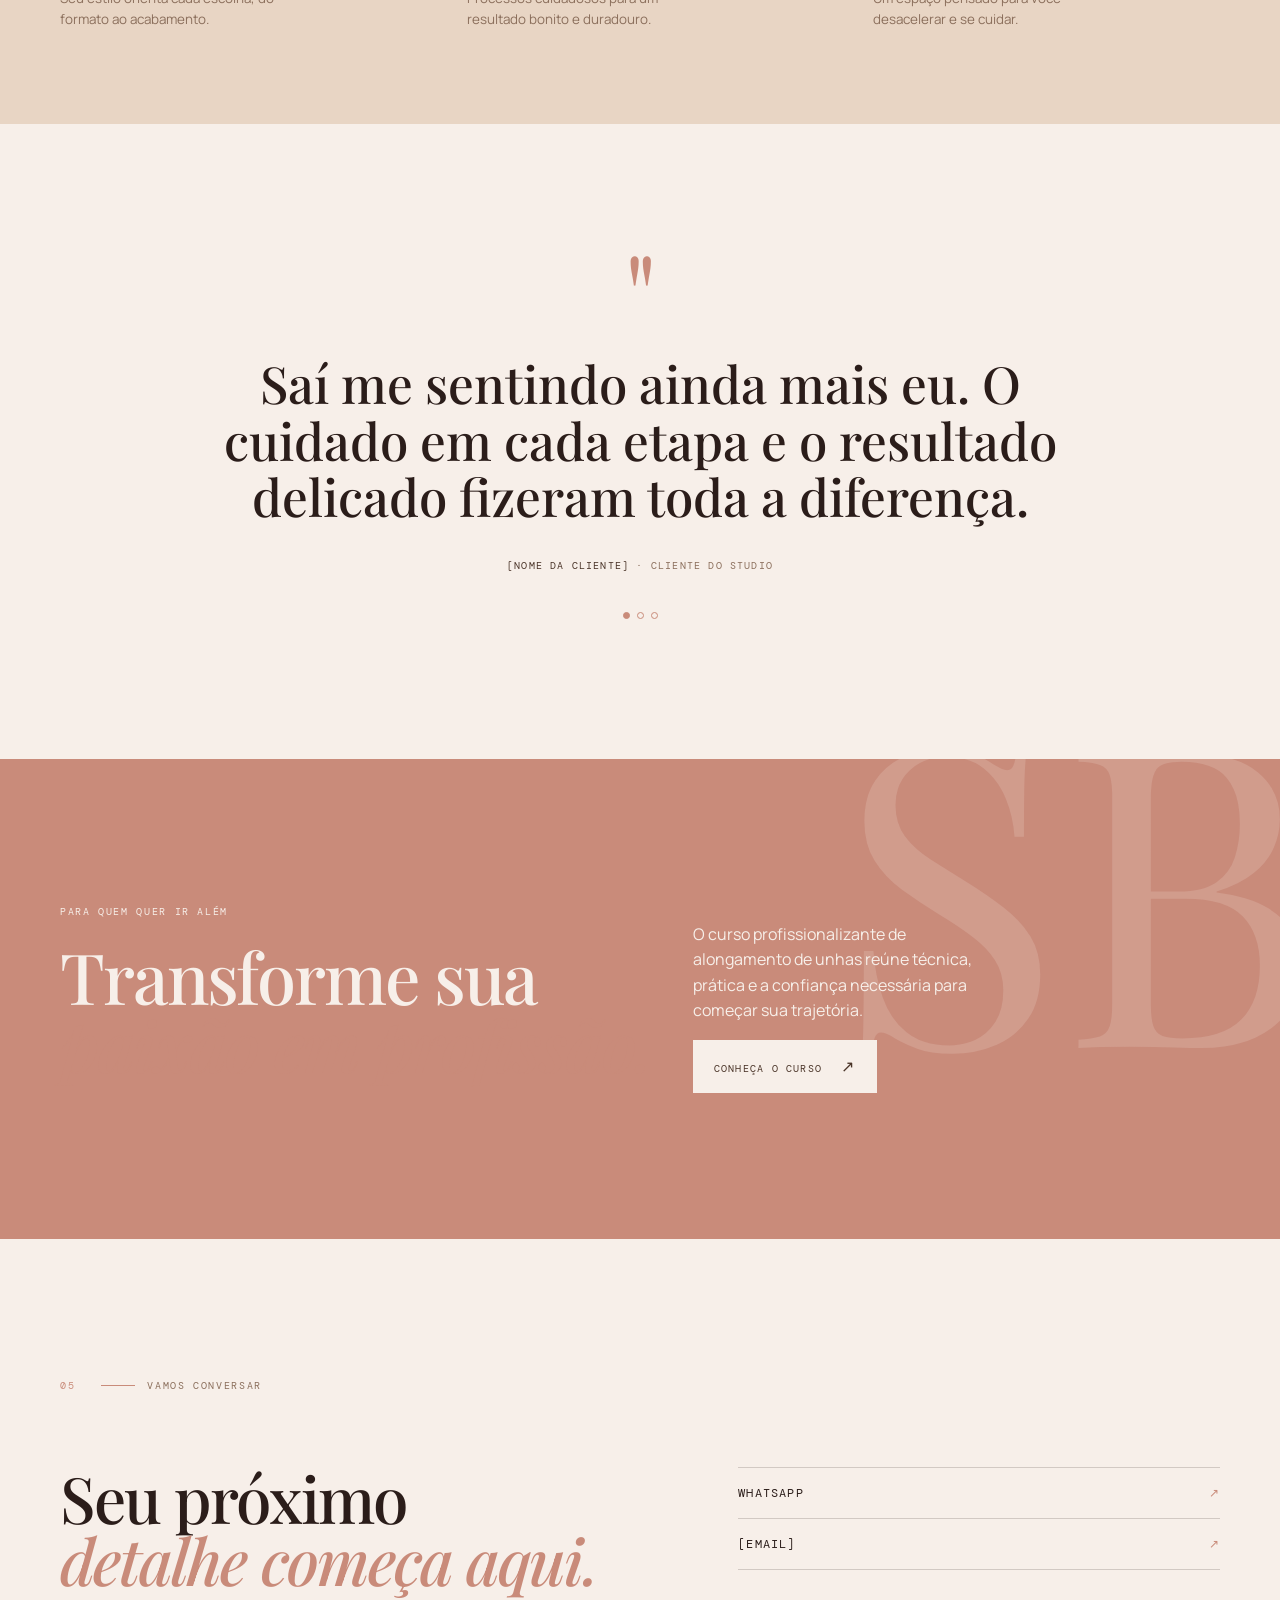
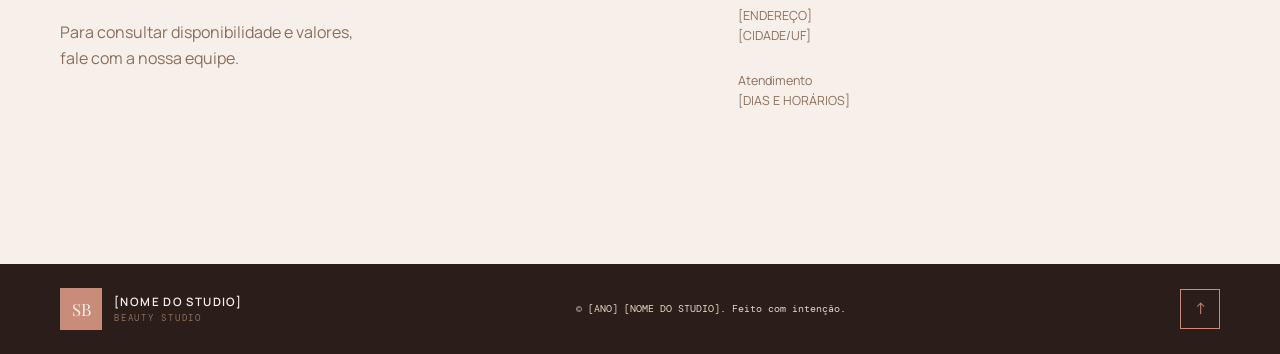
==== commit c6138cd2: "Consolidate StudioBia homepage styling This change reorganizes the homepage CSS, removes duplicated " ====
--- a/index.html
+++ b/index.html
@@ -1,34 +1,318 @@
 <!DOCTYPE html>
 <html lang="pt-BR">
 <head>
-	<meta charset="UTF-8">
-	<meta name="viewport" content="width=device-width, initial-scale=1.0">
-	<meta name="description" content="[NOME DO STUDIO], studio de beleza integrado com cabelo, sobrancelhas, cílios, unhas e formação profissional.">
-	<title>[NOME DO STUDIO] | Beauty studio</title>
-	<link rel="stylesheet" href="css/style.css">
-	<link rel="stylesheet" href="css/responsive.css">
+  <meta charset="UTF-8">
+  <meta name="viewport" content="width=device-width, initial-scale=1.0">
+  <meta name="description" content="[NOME DO STUDIO], studio de beleza integrado com cabelo, sobrancelhas, cílios, unhas e formação profissional.">
+  <title>[NOME DO STUDIO] | Beauty studio</title>
+  <link rel="stylesheet" href="css/style.css">
+  <link rel="stylesheet" href="css/responsive.css">
 </head>
 <body>
-	<a class="skip-link" href="#conteudo">Ir para o conteúdo</a>
-	<header class="site-header">
-		<div class="container header-inner">
-			<a class="brand" href="index.html" aria-label="Página inicial de [NOME DO STUDIO]"><span class="brand-mark">SB</span><span class="brand-name">[NOME DO STUDIO]<small>beauty studio</small></span></a>
-			<button class="menu-toggle" type="button" aria-expanded="false" aria-controls="main-nav"><span></span><span></span><span></span><b class="sr-only">Abrir menu</b></button>
-			<nav id="main-nav" class="main-nav" aria-label="Navegação principal"><a href="#studio">O studio</a><a href="#servicos">Serviços</a><a href="#portfolio">Portfólio</a><a href="#curso">Curso</a><a class="nav-cta" href="#contato">Agendar horário <span aria-hidden="true">↗</span></a></nav>
-		</div>
-	</header>
-	<main id="conteudo">
-		<section class="hero"><div class="hero-text container reveal"><p class="eyebrow">studio de beleza integrado · [CIDADE/UF]</p><h1>Beleza em conjunto,<br><em>uma assinatura.</em></h1><p class="hero-description">Cabelo, sobrancelhas, cílios e unhas reunidos em um espaço pensado para cuidar de você por inteiro.</p><div class="hero-actions"><a class="button button-dark" href="#contato">Conheça nosso trabalho <span aria-hidden="true">↗</span></a><a class="text-link" href="#servicos">Explorar serviços <span>↓</span></a></div></div><div class="hero-art"><div class="hero-media" role="img" aria-label="Imagem de um trabalho do studio. Substitua pelo arquivo real em assets/images/hero/"><span>imagem de trabalho<br>em breve</span><small>assets / images / hero</small></div><div class="hero-orbit orbit-one"></div><div class="hero-orbit orbit-two"></div><div class="hero-panel"><span>STUDIO</span><strong>SB</strong><small>est. [ANO]</small></div><span class="hero-caption">forma · precisão · presença</span></div><div class="hero-side-label">01 — 04</div></section>
-		<section id="studio" class="intro section container reveal"><div class="section-kicker"><span>01</span><span>O studio</span></div><div class="intro-copy"><p class="eyebrow">um cuidado que permanece</p><h2>Beleza com intenção,<br><em>resultado impecável.</em></h2></div><div class="intro-body"><p>O [NOME DO STUDIO] nasceu para transformar o cuidado com a beleza em um ritual de autoestima. Cada atendimento une escuta, técnica e um olhar apurado para o que faz você se sentir única.</p><a class="text-link" href="#contato">Descubra nossa essência <span>↗</span></a></div></section>
-		<section class="owners section container reveal" aria-labelledby="owners-title"><div class="owners-heading"><p class="eyebrow">duas visões, uma mesma assinatura</p><h2 id="owners-title">O studio tem<br><em>rosto e presença.</em></h2><p>Conheça as duas profissionais que colocam cuidado, técnica e personalidade em cada atendimento.</p></div><div class="owners-grid"><article class="owner-card"><div class="owner-photo owner-photo-one"><img src="assets/images/portifolio/Raiana.png" alt="Raiana, dona do studio"><span>01 · Raiana</span></div><div class="owner-meta"><span>01 · fundadora</span><h3>Raiana</h3><p>Cabeleireira | Sobrancelhas | Cílios</p><p class="owner-bio">[DESCRIÇÃO DA RAIANA: trajetória, personalidade ou especialidade.]</p></div></article><article class="owner-card owner-card-offset"><div class="owner-photo owner-photo-two"><img src="assets/images/portifolio/Bianca.png" alt="Bianca, dona do studio"><span>02 · Bianca</span></div><div class="owner-meta"><span>02 · cofundadora</span><h3>Bianca</h3><p>Nail designer</p><p class="owner-bio">[DESCRIÇÃO DA BIANCA: trajetória, personalidade ou especialidade.]</p></div></article></div></section>
-		<section id="servicos" class="services section-band"><div class="container"><div class="section-heading reveal"><div class="section-kicker light"><span>02</span><span>Serviços</span></div><h2>O detalhe é o nosso <em>ponto de partida.</em></h2><p>Escolha o cuidado que combina com o seu momento.</p></div><div class="service-carousel reveal" aria-roledescription="carrossel" aria-label="Serviços do studio"><div class="service-track"><article class="service-item service-slide is-active" aria-roledescription="slide" aria-label="1 de 3"><div class="service-visual service-visual-gel"><span>foto do serviço 01</span><small>adicione: assets/images/servicos/alongamento-gel.jpg</small></div><span class="service-number">01</span><div><h3>Alongamento em gel</h3><p>Estrutura leve, resistente e natural para mãos sempre prontas.</p></div><span class="service-arrow">↗</span></article><article class="service-item service-slide" aria-roledescription="slide" aria-label="2 de 3"><div class="service-visual service-visual-maintenance"><span>foto do serviço 02</span><small>adicione: assets/images/servicos/manutencao.jpg</small></div><span class="service-number">02</span><div><h3>Manutenção</h3><p>Renove o seu alongamento com precisão e delicadeza.</p></div><span class="service-arrow">↗</span></article><article class="service-item service-slide" aria-roledescription="slide" aria-label="3 de 3"><div class="service-visual service-visual-art"><span>foto do serviço 03</span><small>adicione: assets/images/servicos/nail-art.jpg</small></div><span class="service-number">03</span><div><h3>Nail art autoral</h3><p>Detalhes desenhados para expressar seu estilo sem excessos.</p></div><span class="service-arrow">↗</span></article></div><div class="carousel-controls"><button class="carousel-button carousel-prev" type="button" aria-label="Serviço anterior">←</button><div class="carousel-dots" role="tablist" aria-label="Selecionar serviço"><button class="carousel-dot is-active" type="button" role="tab" aria-selected="true" aria-label="Ver serviço 1"></button><button class="carousel-dot" type="button" role="tab" aria-selected="false" aria-label="Ver serviço 2"></button><button class="carousel-dot" type="button" role="tab" aria-selected="false" aria-label="Ver serviço 3"></button></div><button class="carousel-button carousel-next" type="button" aria-label="Próximo serviço">→</button></div></div></div></section>
-		<section id="portfolio" class="portfolio section container"><div class="section-heading reveal"><div class="section-kicker"><span>03</span><span>Portfólio</span></div><h2>Feito à mão.<br><em>Feito para você.</em></h2><a class="text-link" href="#contato">Ver todos os trabalhos <span>↗</span></a></div><div class="portfolio-grid reveal"><figure class="portfolio-card portfolio-large"><div class="art art-a"><img src="assets/images/portifolio/Raiana.png" alt="Trabalho realizado por Raiana"><span>01 · trabalho realizado</span></div><figcaption>Alongamento em gel <span>↗</span></figcaption></figure><figure class="portfolio-card"><div class="art art-b"><img src="assets/images/portifolio/Bianca.png" alt="Trabalho realizado por Bianca"><span>02 · trabalho realizado</span></div><figcaption>Banho de gel <span>↗</span></figcaption></figure><figure class="portfolio-card portfolio-offset"><div class="art art-c"><span>03 · próxima imagem</span><strong>nail<br>detail</strong><small>adicione uma nova foto em assets/images/portifolio</small></div><figcaption>Nail art autoral <span>↗</span></figcaption></figure></div></section>
-		<section class="values section-band-light"><div class="container"><div class="section-kicker"><span>04</span><span>Por que o [NOME DO STUDIO]</span></div><div class="values-grid"><article><span>01</span><h3>Escuta atenta</h3><p>Seu estilo orienta cada escolha, do formato ao acabamento.</p></article><article><span>02</span><h3>Técnica precisa</h3><p>Processos cuidadosos para um resultado bonito e duradouro.</p></article><article><span>03</span><h3>Experiência singular</h3><p>Um espaço pensado para você desacelerar e se cuidar.</p></article></div></div></section>
-		<section class="testimonials section container reveal"><div class="quote-mark">“</div><blockquote>Saí me sentindo ainda mais eu. O cuidado em cada etapa e o resultado delicado fizeram toda a diferença.</blockquote><p class="quote-author">[NOME DA CLIENTE] <span>· cliente do studio</span></p><div class="slider-dots" aria-label="Depoimento 1 de 3"><b></b><i></i><i></i></div></section>
-		<section id="curso" class="course-preview"><div class="container course-inner reveal"><div><p class="eyebrow">para quem quer ir além</p><h2>Transforme sua<br><em>paixão em profissão.</em></h2></div><div><p>O curso profissionalizante de alongamento de unhas reúne técnica, prática e a confiança necessária para começar sua trajetória.</p><a class="button button-light" href="pages/curso.html">Conheça o curso <span aria-hidden="true">↗</span></a></div></div></section>
-		<section id="contato" class="contact section container reveal"><div class="section-kicker"><span>05</span><span>Vamos conversar</span></div><div class="contact-grid"><div><h2>Seu próximo<br><em>detalhe começa aqui.</em></h2><p>Para consultar disponibilidade e valores, fale com a nossa equipe.</p></div><div class="contact-info"><a class="contact-link" href="[LINK DO WHATSAPP]">WhatsApp <span>↗</span></a><a class="contact-link" href="mailto:[EMAIL]">[EMAIL] <span>↗</span></a><p>[ENDEREÇO]<br>[CIDADE/UF]</p><p class="hours">Atendimento<br>[DIAS E HORÁRIOS]</p></div></div></section>
-	</main>
-	<footer class="site-footer"><div class="container footer-inner"><a class="brand" href="index.html"><span class="brand-mark">SB</span><span class="brand-name">[NOME DO STUDIO]<small>beauty studio</small></span></a><p>© [ANO] [NOME DO STUDIO]. Feito com intenção.</p><a href="#conteudo" class="back-top" aria-label="Voltar ao topo">↑</a></div></footer>
-	<script src="script/script.js"></script>
+  <a class="skip-link" href="#conteudo">Ir para o conteúdo</a>
+
+  <header class="site-header">
+    <div class="container header-inner">
+      <a class="brand" href="index.html" aria-label="Página inicial de [NOME DO STUDIO]">
+        <span class="brand-mark">SB</span>
+        <span class="brand-name">[NOME DO STUDIO]<small>beauty studio</small></span>
+      </a>
+
+      <button class="menu-toggle" type="button" aria-expanded="false" aria-controls="main-nav">
+        <span></span><span></span><span></span>
+        <b class="sr-only">Abrir menu</b>
+      </button>
+
+      <nav id="main-nav" class="main-nav" aria-label="Navegação principal">
+        <a href="#studio">O studio</a>
+        <a href="#servicos">Serviços</a>
+        <a href="#portfolio">Portfólio</a>
+        <a href="#curso">Curso</a>
+        <a class="nav-cta" href="#contato">Agendar horário <span aria-hidden="true">↗</span></a>
+      </nav>
+    </div>
+  </header>
+
+  <main id="conteudo">
+
+    <!-- ===================== HERO ===================== -->
+    <section class="hero">
+      <div class="hero-text container reveal">
+        <p class="eyebrow">studio de beleza integrado · [CIDADE/UF]</p>
+        <h1>Beleza em conjunto,<br><em>uma assinatura.</em></h1>
+        <p class="hero-description">Cabelo, sobrancelhas, cílios e unhas reunidos em um espaço pensado para cuidar de você por inteiro.</p>
+        <div class="hero-actions">
+          <a class="button button-dark" href="#contato">Conheça nosso trabalho <span aria-hidden="true">↗</span></a>
+          <a class="text-link" href="#servicos">Explorar serviços <span>↓</span></a>
+        </div>
+      </div>
+
+      <div class="hero-art">
+        <div class="hero-media" role="img" aria-label="Imagem de um trabalho do studio. Substitua pelo arquivo real em assets/images/hero/">
+          <span>imagem de trabalho<br>em breve</span>
+          <small>assets / images / hero</small>
+        </div>
+        <div class="hero-orbit orbit-one"></div>
+        <div class="hero-orbit orbit-two"></div>
+        <div class="hero-panel">
+          <span>STUDIO</span>
+          <strong>SB</strong>
+          <small>est. [ANO]</small>
+        </div>
+        <span class="hero-caption">forma · precisão · presença</span>
+      </div>
+
+      <div class="hero-side-label">01 — 04</div>
+    </section>
+
+    <!-- ===================== O STUDIO ===================== -->
+    <section id="studio" class="intro section container reveal">
+      <div class="section-kicker">
+        <span>01</span>
+        <span>O studio</span>
+      </div>
+
+      <div class="intro-copy">
+        <p class="eyebrow">um cuidado que permanece</p>
+        <h2>Beleza com intenção,<br><em>resultado impecável.</em></h2>
+      </div>
+
+      <div class="intro-body">
+        <p>O [NOME DO STUDIO] nasceu para transformar o cuidado com a beleza em um ritual de autoestima. Cada atendimento une escuta, técnica e um olhar apurado para o que faz você se sentir única.</p>
+        <a class="text-link" href="#contato">Descubra nossa essência <span>↗</span></a>
+      </div>
+    </section>
+
+    <!-- ===================== DONAS DO STUDIO ===================== -->
+    <section class="owners section container reveal" aria-labelledby="owners-title">
+      <div class="owners-heading">
+        <p class="eyebrow">duas visões, uma mesma assinatura</p>
+        <h2 id="owners-title">O studio tem<br><em>rosto e presença.</em></h2>
+        <p>Conheça as duas profissionais que colocam cuidado, técnica e personalidade em cada atendimento.</p>
+      </div>
+
+      <div class="owners-grid">
+        <article class="owner-card">
+          <div class="owner-photo owner-photo-one">
+            <img src="assets/images/portifolio/Raiana.png" alt="Raiana, dona do studio">
+            <span>01 · Raiana</span>
+          </div>
+          <div class="owner-meta">
+            <span>01 · fundadora</span>
+            <h3>Raiana</h3>
+            <p>Cabeleireira | Sobrancelhas | Cílios</p>
+            <p class="owner-bio">[DESCRIÇÃO DA RAIANA: trajetória, personalidade ou especialidade.]</p>
+          </div>
+        </article>
+
+        <article class="owner-card owner-card-offset">
+          <div class="owner-photo owner-photo-two">
+            <img src="assets/images/portifolio/Bianca.png" alt="Bianca, dona do studio">
+            <span>02 · Bianca</span>
+          </div>
+          <div class="owner-meta">
+            <span>02 · cofundadora</span>
+            <h3>Bianca</h3>
+            <p>Nail designer</p>
+            <p class="owner-bio">[DESCRIÇÃO DA BIANCA: trajetória, personalidade ou especialidade.]</p>
+          </div>
+        </article>
+      </div>
+    </section>
+
+    <!-- ===================== SERVIÇOS ===================== -->
+    <section id="servicos" class="services section-band">
+      <div class="container">
+        <div class="section-heading reveal">
+          <div class="section-kicker light">
+            <span>02</span>
+            <span>Serviços</span>
+          </div>
+          <h2>O detalhe é o nosso <em>ponto de partida.</em></h2>
+          <p>Escolha o cuidado que combina com o seu momento.</p>
+        </div>
+
+        <div class="service-carousel reveal" aria-roledescription="carrossel" aria-label="Serviços do studio">
+          <div class="service-track">
+            <article class="service-item service-slide is-active" aria-roledescription="slide" aria-label="1 de 3">
+              <div class="service-visual service-visual-gel">
+                <span>foto do serviço 01</span>
+                <small>adicione: assets/images/servicos/alongamento-gel.jpg</small>
+              </div>
+              <span class="service-number">01</span>
+              <div>
+                <h3>Alongamento em gel</h3>
+                <p>Estrutura leve, resistente e natural para mãos sempre prontas.</p>
+              </div>
+              <span class="service-arrow">↗</span>
+            </article>
+
+            <article class="service-item service-slide" aria-roledescription="slide" aria-label="2 de 3">
+              <div class="service-visual service-visual-maintenance">
+                <span>foto do serviço 02</span>
+                <small>adicione: assets/images/servicos/manutencao.jpg</small>
+              </div>
+              <span class="service-number">02</span>
+              <div>
+                <h3>Manutenção</h3>
+                <p>Renove o seu alongamento com precisão e delicadeza.</p>
+              </div>
+              <span class="service-arrow">↗</span>
+            </article>
+
+            <article class="service-item service-slide" aria-roledescription="slide" aria-label="3 de 3">
+              <div class="service-visual service-visual-art">
+                <span>foto do serviço 03</span>
+                <small>adicione: assets/images/servicos/nail-art.jpg</small>
+              </div>
+              <span class="service-number">03</span>
+              <div>
+                <h3>Nail art autoral</h3>
+                <p>Detalhes desenhados para expressar seu estilo sem excessos.</p>
+              </div>
+              <span class="service-arrow">↗</span>
+            </article>
+          </div>
+
+          <div class="carousel-controls">
+            <button class="carousel-button carousel-prev" type="button" aria-label="Serviço anterior">←</button>
+            <div class="carousel-dots" role="tablist" aria-label="Selecionar serviço">
+              <button class="carousel-dot is-active" type="button" role="tab" aria-selected="true" aria-label="Ver serviço 1"></button>
+              <button class="carousel-dot" type="button" role="tab" aria-selected="false" aria-label="Ver serviço 2"></button>
+              <button class="carousel-dot" type="button" role="tab" aria-selected="false" aria-label="Ver serviço 3"></button>
+            </div>
+            <button class="carousel-button carousel-next" type="button" aria-label="Próximo serviço">→</button>
+          </div>
+        </div>
+      </div>
+    </section>
+
+    <!-- ===================== PORTFÓLIO ===================== -->
+    <section id="portfolio" class="portfolio section container">
+      <div class="section-heading reveal">
+        <div class="section-kicker">
+          <span>03</span>
+          <span>Portfólio</span>
+        </div>
+        <h2>Feito à mão.<br><em>Feito para você.</em></h2>
+        <a class="text-link" href="#contato">Ver todos os trabalhos <span>↗</span></a>
+      </div>
+
+      <div class="portfolio-grid reveal">
+        <figure class="portfolio-card portfolio-large">
+          <div class="art art-a">
+            <img src="assets/images/portifolio/Raiana.png" alt="Trabalho realizado por Raiana">
+            <span>01 · trabalho realizado</span>
+          </div>
+          <figcaption>Alongamento em gel <span>↗</span></figcaption>
+        </figure>
+
+        <figure class="portfolio-card">
+          <div class="art art-b">
+            <img src="assets/images/portifolio/Bianca.png" alt="Trabalho realizado por Bianca">
+            <span>02 · trabalho realizado</span>
+          </div>
+          <figcaption>Banho de gel <span>↗</span></figcaption>
+        </figure>
+
+        <figure class="portfolio-card portfolio-offset">
+          <div class="art art-c">
+            <span>03 · próxima imagem</span>
+            <strong>nail<br>detail</strong>
+            <small>adicione uma nova foto em assets/images/portifolio</small>
+          </div>
+          <figcaption>Nail art autoral <span>↗</span></figcaption>
+        </figure>
+      </div>
+    </section>
+
+    <!-- ===================== VALORES ===================== -->
+    <section class="values section-band-light">
+      <div class="container">
+        <div class="section-kicker">
+          <span>04</span>
+          <span>Por que o [NOME DO STUDIO]</span>
+        </div>
+
+        <div class="values-grid">
+          <article>
+            <span>01</span>
+            <h3>Escuta atenta</h3>
+            <p>Seu estilo orienta cada escolha, do formato ao acabamento.</p>
+          </article>
+          <article>
+            <span>02</span>
+            <h3>Técnica precisa</h3>
+            <p>Processos cuidadosos para um resultado bonito e duradouro.</p>
+          </article>
+          <article>
+            <span>03</span>
+            <h3>Experiência singular</h3>
+            <p>Um espaço pensado para você desacelerar e se cuidar.</p>
+          </article>
+        </div>
+      </div>
+    </section>
+
+    <!-- ===================== DEPOIMENTOS ===================== -->
+    <section class="testimonials section container reveal">
+      <div class="quote-mark">"</div>
+      <blockquote>Saí me sentindo ainda mais eu. O cuidado em cada etapa e o resultado delicado fizeram toda a diferença.</blockquote>
+      <p class="quote-author">[NOME DA CLIENTE] <span>· cliente do studio</span></p>
+      <div class="slider-dots" aria-label="Depoimento 1 de 3">
+        <b></b><i></i><i></i>
+      </div>
+    </section>
+
+    <!-- ===================== CURSO ===================== -->
+    <section id="curso" class="course-preview">
+      <div class="container course-inner reveal">
+        <div>
+          <p class="eyebrow">para quem quer ir além</p>
+          <h2>Transforme sua<br><em>paixão em profissão.</em></h2>
+        </div>
+        <div>
+          <p>O curso profissionalizante de alongamento de unhas reúne técnica, prática e a confiança necessária para começar sua trajetória.</p>
+          <a class="button button-light" href="pages/curso.html">Conheça o curso <span aria-hidden="true">↗</span></a>
+        </div>
+      </div>
+    </section>
+
+    <!-- ===================== CONTATO ===================== -->
+    <section id="contato" class="contact section container reveal">
+      <div class="section-kicker">
+        <span>05</span>
+        <span>Vamos conversar</span>
+      </div>
+
+      <div class="contact-grid">
+        <div>
+          <h2>Seu próximo<br><em>detalhe começa aqui.</em></h2>
+          <p>Para consultar disponibilidade e valores, fale com a nossa equipe.</p>
+        </div>
+
+        <div class="contact-info">
+          <a class="contact-link" href="[LINK DO WHATSAPP]">WhatsApp <span>↗</span></a>
+          <a class="contact-link" href="mailto:[EMAIL]">[EMAIL] <span>↗</span></a>
+          <p>[ENDEREÇO]<br>[CIDADE/UF]</p>
+          <p class="hours">Atendimento<br>[DIAS E HORÁRIOS]</p>
+        </div>
+      </div>
+    </section>
+
+  </main>
+
+  <footer class="site-footer">
+    <div class="container footer-inner">
+      <a class="brand" href="index.html">
+        <span class="brand-mark">SB</span>
+        <span class="brand-name">[NOME DO STUDIO]<small>beauty studio</small></span>
+      </a>
+      <p>© [ANO] [NOME DO STUDIO]. Feito com intenção.</p>
+      <a href="#conteudo" class="back-top" aria-label="Voltar ao topo">↑</a>
+    </div>
+  </footer>
+
+  <script src="script/script.js"></script>
 </body>
-</html>
+</html>
--- a/css/style.css
+++ b/css/style.css
@@ -1,195 +1,376 @@
 @import url('https://fonts.googleapis.com/css2?family=DM+Mono:wght@400;500&family=Manrope:wght@400;500;600;700&family=Playfair+Display:ital,wght@0,500;0,600;1,500;1,600&display=swap');
-:root { --coffee:#2B1D1A; --nude:#F7EFE9; --rose:#C98B7A; --mid:#8B6F5C; --sand:#E8D5C4; --dark:#4A3428; --line:rgba(43,29,26,.18); }
-* { box-sizing:border-box; } html { scroll-behavior:smooth; overflow-x:hidden; } body { margin:0; overflow-x:hidden; color:var(--coffee); background:var(--nude); font:16px/1.6 Manrope,sans-serif; } a { color:inherit; text-decoration:none; } .container { width:min(1160px,calc(100% - 80px)); margin:auto; }
-.skip-link { position:absolute; left:1rem; top:-4rem; z-index:20; padding:.7rem 1rem; background:var(--dark); color:var(--nude); } .skip-link:focus { top:1rem; } .sr-only { position:absolute; width:1px; height:1px; overflow:hidden; clip:rect(0,0,0,0); }
-.site-header { border-bottom:1px solid var(--line); } .header-inner,.footer-inner { min-height:90px; display:flex; align-items:center; justify-content:space-between; } .brand { display:flex; align-items:center; gap:12px; text-transform:uppercase; letter-spacing:.12em; font-size:.72rem; font-weight:600; } .brand-mark { width:42px; height:42px; display:grid; place-items:center; background:var(--coffee); color:var(--nude); font:1.05rem 'Playfair Display',serif; letter-spacing:0; } .brand-name small { display:block; color:var(--mid); font:.55rem 'DM Mono',monospace; letter-spacing:.2em; }
-.main-nav { display:flex; align-items:center; gap:34px; font-size:.72rem; text-transform:uppercase; letter-spacing:.1em; } .main-nav a { transition:color .25s; } .main-nav a:hover { color:var(--rose); } .nav-cta { padding:13px 17px; background:var(--dark); color:var(--nude); } .nav-cta span,.button span { margin-left:12px; font-size:1rem; } .menu-toggle { display:none; background:none; border:0; padding:8px; } .menu-toggle span { display:block; width:24px; height:1px; margin:5px; background:var(--coffee); }
-.hero { min-height:690px; display:grid; grid-template-columns:52% 48%; position:relative; overflow:hidden; border-bottom:1px solid var(--line); } .hero-text { align-self:center; padding-top:32px; z-index:1; } .eyebrow,.section-kicker { color:var(--mid); font:.64rem 'DM Mono',monospace; text-transform:uppercase; letter-spacing:.16em; } .hero h1,h2 { margin:24px 0; font:500 clamp(3.4rem,6vw,6.5rem)/.96 'Playfair Display',serif; letter-spacing:-.03em; } em { color:var(--rose); font-style:italic; } .hero-description { max-width:340px; margin:30px 0; color:var(--mid); } .button { display:inline-block; padding:16px 21px; text-transform:uppercase; letter-spacing:.12em; font:.64rem 'DM Mono',monospace; transition:transform .25s,background .25s; } .button:hover { transform:translateY(-3px); } .button-dark { background:var(--dark); color:var(--nude); } .button-light { background:var(--nude); color:var(--dark); }
-.hero-art { position:relative; min-height:690px; overflow:hidden; background:var(--dark); } .hero-media { position:absolute; inset:20px; display:flex; flex-direction:column; justify-content:space-between; padding:28px; color:var(--nude); background-color:var(--dark); background-image:linear-gradient(rgba(43,29,26,.16),rgba(43,29,26,.42)),url('../assets/images/hero/trabalho-hero.jpg'); background-position:center; background-size:cover; } .hero-media:after { content:''; position:absolute; inset:0; background:linear-gradient(135deg,rgba(43,29,26,.08),rgba(43,29,26,.45)); pointer-events:none; } .hero-media span,.hero-media small { position:relative; z-index:1; } .hero-media span { align-self:center; margin-top:auto; margin-bottom:auto; text-align:center; font:500 2.4rem/.95 'Playfair Display'; } .hero-media small { font:.58rem 'DM Mono'; letter-spacing:.14em; opacity:.8; } .hero-orbit { position:absolute; z-index:2; border:1px solid rgba(247,239,233,.55); border-radius:50%; transform:rotate(-32deg); pointer-events:none; } .orbit-one { width:76%; height:43%; top:31%; left:4%; } .orbit-two { width:55%; height:76%; top:12%; left:20%; } .hero-panel { position:absolute; z-index:3; inset:34% 30%; display:flex; flex-direction:column; align-items:center; justify-content:center; color:var(--nude); text-align:center; border:1px solid rgba(247,239,233,.55); background:rgba(201,139,122,.86); transform:rotate(-8deg); } .hero-panel span,.hero-panel small { font:.6rem 'DM Mono'; letter-spacing:.25em; } .hero-panel strong { font:6rem/1 'Playfair Display'; } .hero-caption { position:absolute; z-index:4; bottom:34px; left:40px; color:var(--nude); font:.62rem 'DM Mono'; letter-spacing:.18em; text-transform:uppercase; } .hero-side-label { position:absolute; right:30px; bottom:28px; color:var(--mid); writing-mode:vertical-rl; font:.62rem 'DM Mono'; }
-.section { padding-top:140px; padding-bottom:140px; } .section-kicker { display:flex; gap:26px; align-items:center; } .section-kicker span:first-child { color:var(--rose); } .section-kicker span:last-child:before { content:''; display:inline-block; width:34px; margin:0 12px 3px 0; border-top:1px solid var(--rose); } .intro { display:grid; grid-template-columns:1fr 1.5fr 1fr; gap:40px; } .intro h2,.section-heading h2,.contact h2 { margin:30px 0 0; font-size:clamp(3rem,5vw,5.4rem); } .intro-body { align-self:end; max-width:280px; color:var(--mid); } .text-link { display:inline-block; margin-top:22px; padding-bottom:7px; border-bottom:1px solid var(--rose); color:var(--dark); font:.63rem 'DM Mono'; letter-spacing:.1em; text-transform:uppercase; } .text-link span,.contact-link span { margin-left:14px; color:var(--rose); }
-.section-band { padding:125px 0 140px; color:var(--nude); background:var(--dark); } .section-heading p { margin-top:24px; color:var(--sand); } .light { color:var(--sand); } .light span:first-child { color:var(--rose); } .service-list { margin-top:80px; border-top:1px solid rgba(247,239,233,.3); } .service-item { display:grid; grid-template-columns:80px 1fr 30px; align-items:center; gap:30px; padding:25px 0; border-bottom:1px solid rgba(247,239,233,.3); } .service-number { color:var(--rose); font:.65rem 'DM Mono'; } .service-item h3 { margin:0; font:500 1.7rem 'Playfair Display'; } .service-item p { margin:4px 0 0; color:var(--sand); font-size:.84rem; } .service-arrow { color:var(--rose); font-size:1.4rem; }
-.portfolio { display:grid; grid-template-columns:.75fr 1.5fr; gap:80px; } .portfolio-grid { display:grid; grid-template-columns:1fr 1fr; gap:22px; align-items:start; } .portfolio-card { margin:0; } .portfolio-large { grid-row:span 2; } .portfolio-offset { margin-top:80px; } .art { aspect-ratio:.82; display:flex; flex-direction:column; justify-content:space-between; padding:24px; color:var(--dark); } .art-a { background:var(--rose); } .art-b { aspect-ratio:.9; background:var(--sand); } .art-c { aspect-ratio:.9; color:var(--nude); background:var(--dark); } .art span { font:.6rem 'DM Mono'; } .art strong { font:500 3.1rem/.9 'Playfair Display'; text-transform:lowercase; } figcaption { display:flex; justify-content:space-between; padding-top:12px; color:var(--mid); font-size:.75rem; } figcaption span { color:var(--rose); }
-.section-band-light { padding:80px 0; background:var(--sand); } .values-grid { display:grid; grid-template-columns:repeat(3,1fr); gap:60px; margin-top:70px; } .values-grid article { padding-top:16px; border-top:1px solid var(--mid); } .values-grid span { color:var(--rose); font:.65rem 'DM Mono'; } .values-grid h3 { margin:32px 0 8px; font:500 1.6rem 'Playfair Display'; } .values-grid p { max-width:220px; color:var(--mid); font-size:.84rem; }
-.testimonials { max-width:850px; text-align:center; } .quote-mark { color:var(--rose); font:7rem/.5 'Playfair Display'; } blockquote { margin:35px 0; font:500 clamp(2rem,4vw,3.7rem)/1.1 'Playfair Display'; } .quote-author { color:var(--dark); font:.62rem 'DM Mono'; letter-spacing:.12em; text-transform:uppercase; } .quote-author span { color:var(--mid); } .slider-dots { display:flex; justify-content:center; gap:7px; margin-top:40px; } .slider-dots * { width:7px; height:7px; border:1px solid var(--rose); border-radius:50%; } .slider-dots b { background:var(--rose); }
-.course-preview { position:relative; overflow:hidden; color:var(--nude); background:var(--rose); } .course-preview:after { content:'SB'; position:absolute; top:-50px; right:-40px; color:rgba(247,239,233,.16); font:26rem/.8 'Playfair Display'; } .course-inner { min-height:480px; display:grid; grid-template-columns:1.2fr 1fr; align-items:center; position:relative; z-index:1; } .course-inner h2 { margin:25px 0; font-size:clamp(3.2rem,5.5vw,6rem); } .course-inner p { max-width:310px; color:var(--nude); } .course-inner .eyebrow { color:var(--nude); }
-.contact-grid { display:grid; grid-template-columns:1.2fr 1fr; gap:100px; margin-top:75px; } .contact h2 { margin-top:0; } .contact-grid>div:first-child p { max-width:320px; margin-top:30px; color:var(--mid); } .contact-info { border-top:1px solid var(--line); } .contact-link { display:flex; justify-content:space-between; padding:17px 0; border-bottom:1px solid var(--line); text-transform:uppercase; letter-spacing:.1em; font:.75rem 'DM Mono'; } .contact-info p { margin-top:36px; color:var(--mid); font-size:.78rem; } .contact-info .hours { margin-top:25px; } .site-footer { color:var(--nude); background:var(--coffee); } .site-footer .brand-mark { background:var(--rose); } .site-footer p { color:var(--sand); font:.6rem 'DM Mono'; } .back-top { width:40px; height:40px; display:grid; place-items:center; border:1px solid var(--rose); color:var(--rose); }
-.reveal { opacity:0; transform:translateY(28px); filter:blur(4px); transition:opacity .85s cubic-bezier(.22,1,.36,1),transform .85s cubic-bezier(.22,1,.36,1),filter .85s cubic-bezier(.22,1,.36,1); transition-delay:var(--reveal-delay,0ms); } .reveal.is-visible { opacity:1; transform:none; filter:none; }
-.section-reveal { opacity:0; transform:translateY(20px); transition:opacity 1s cubic-bezier(.22,1,.36,1),transform 1s cubic-bezier(.22,1,.36,1); transition-delay:var(--section-delay,0ms); }
-.section-reveal.is-visible { opacity:1; transform:none; }
-.site-header { position:sticky; top:0; z-index:10; background:rgba(247,239,233,.94); backdrop-filter:blur(12px); }
-.button:focus-visible,.text-link:focus-visible,.main-nav a:focus-visible,.back-top:focus-visible,.menu-toggle:focus-visible { outline:2px solid var(--rose); outline-offset:5px; }
-.hero-actions { display:flex; align-items:center; gap:28px; flex-wrap:wrap; }
-.hero-actions .text-link { margin-top:0; }
-.service-item { transition:padding .3s ease, background .3s ease; }
-.service-item:hover { padding-left:14px; padding-right:14px; background:rgba(247,239,233,.05); }
-.service-carousel { margin-top:80px; }
-.service-track { position:relative; min-height:174px; border-top:1px solid rgba(247,239,233,.3); }
-.service-slide { display:none; }
-.service-slide.is-active { display:grid; }
-.carousel-controls { display:flex; align-items:center; justify-content:space-between; padding-top:22px; }
-.carousel-button { width:42px; height:42px; border:1px solid rgba(247,239,233,.42); color:var(--nude); background:transparent; cursor:pointer; font-size:1.1rem; transition:background .25s,color .25s; }
-.carousel-button:hover { color:var(--dark); background:var(--nude); }
-.carousel-dots { display:flex; gap:8px; }
-.carousel-dot { width:7px; height:7px; padding:0; border:1px solid var(--rose); border-radius:50%; background:transparent; cursor:pointer; }
-.carousel-dot.is-active { background:var(--rose); }
-.service-item { grid-template-columns:190px 60px 1fr 30px; }
-.service-visual { position:relative; display:flex; min-height:112px; flex-direction:column; justify-content:space-between; overflow:hidden; padding:12px; color:var(--dark); background:var(--sand); }
-.service-visual:before { content:''; position:absolute; width:92px; height:92px; right:-22px; bottom:-34px; border:1px solid rgba(74,52,40,.42); border-radius:50%; }
-.service-visual:after { content:''; position:absolute; inset:9px; border:1px solid rgba(74,52,40,.35); }
-.service-visual span,.service-visual small { position:relative; z-index:1; }
-.service-visual span { font:.58rem 'DM Mono'; letter-spacing:.08em; text-transform:uppercase; }
-.service-visual small { font:.46rem/1.35 'DM Mono'; opacity:.72; }
-.service-visual-maintenance { background:var(--rose); }
-.service-visual-art { color:var(--nude); background:var(--coffee); }
-.service-visual-maintenance:before { border-color:rgba(247,239,233,.5); }
-.service-visual-maintenance:after,.service-visual-art:after { border-color:rgba(247,239,233,.38); }
-.service-visual-art:before { border-color:rgba(232,213,196,.5); }
-.service-visual img { position:absolute; inset:0; width:100%; height:100%; object-fit:cover; object-position:center; z-index:0; filter:saturate(.9); }
-.service-visual img + span { position:relative; z-index:1; color:var(--nude); text-shadow:0 1px 8px rgba(43,29,26,.6); }
-.service-slide .service-visual { width:100%; height:150px; min-height:150px; aspect-ratio:auto; }
-.service-slide .service-visual img { width:100%; height:100%; object-fit:cover; }
-.service-slide.is-active { position:relative; display:grid; grid-template-columns:1fr; gap:0; padding:28px 0 8px; }
-.service-slide .service-visual { width:100%; min-height:400px; aspect-ratio:16 / 8; }
-.service-slide .service-number { display:block; margin-top:24px; }
-.service-slide > div:not(.service-visual) { padding-top:5px; padding-right:60px; }
-.service-slide h3 { white-space:nowrap; }
-.service-slide .service-arrow { position:absolute; right:0; bottom:28px; }
-.service-item { grid-template-columns:260px 60px 1fr 30px; }
-.service-visual { min-height:160px; }
-.portfolio-card { transition:transform .35s ease; }
-.portfolio-card:hover { transform:translateY(-8px); }
-.art { position:relative; overflow:hidden; }
-.art:after { content:''; position:absolute; inset:12px; border:1px solid rgba(247,239,233,.35); pointer-events:none; transition:inset .35s ease; }
-.art-a:after,.art-b:after { border-color:rgba(74,52,40,.32); }
-.portfolio-card:hover .art:after { inset:18px; }
-.art small { font:.58rem 'DM Mono'; letter-spacing:.13em; text-transform:uppercase; opacity:.68; }
-.art img { position:absolute; inset:0; width:100%; height:100%; object-fit:cover; object-position:center; transition:transform .55s ease,filter .35s ease; }
-.art img + span { position:relative; z-index:1; color:var(--nude); text-shadow:0 1px 8px rgba(43,29,26,.5); }
-.portfolio-card:hover .art img { transform:scale(1.04); filter:saturate(.92); }
-.contact-link { transition:padding .25s ease,color .25s ease; }
-.contact-link:hover { padding-left:10px; color:var(--rose); }
-.service-slide.is-active { display:grid; grid-template-columns:1fr; gap:0; position:relative; padding:28px 0 8px; }
-.service-slide .service-visual { width:100%; min-height:360px; aspect-ratio:16 / 7; padding:20px; background:var(--coffee); }
-.service-slide .service-visual:before { display:none; }
-.service-slide .service-visual:after { inset:14px; border-color:rgba(247,239,233,.62); }
-.service-slide .service-visual img { object-fit:cover; }
-.service-slide .service-visual img:after { content:''; }
-.service-slide .service-visual img + span { align-self:flex-start; padding:7px 10px; background:rgba(43,29,26,.78); color:var(--nude); font-size:.65rem; }
-.service-slide .service-number { display:block; margin-top:24px; font-size:.72rem; }
-.service-slide > div:not(.service-visual) { padding:4px 60px 0 0; }
-.service-slide h3 { font-size:2rem; white-space:nowrap; }
-.service-slide p { max-width:600px; color:var(--sand); font-size:.95rem; }
-.service-track { display:block; min-height:0; max-width:820px; margin:0 auto; border-top:0; }
-.service-slide,.service-slide.is-active { display:none; grid-template-columns:1fr; gap:0; padding:0; border:0; background:transparent; }
-.service-slide.is-active { display:grid; }
-.service-slide .service-visual { min-height:430px; aspect-ratio:16 / 9; }
-.service-slide .service-number { margin:18px 0 0; }
-.service-slide > div:not(.service-visual) { padding:0; }
-.service-slide h3 { margin:4px 0 4px; }
-.service-slide .service-arrow,.service-carousel .carousel-controls { display:none; }
-.service-carousel { max-width:1020px; margin-left:auto; margin-right:auto; }
-.service-slide .service-visual { min-height:300px; aspect-ratio:16 / 8; }
-.service-track { display:block !important; }
-.service-slide,.service-slide.is-active { display:none; }
-.service-slide.is-active { display:grid; }
-.service-slide .service-visual { width:100%; min-height:300px; height:300px; aspect-ratio:auto; }
-.service-carousel { max-width:820px !important; }
-.service-track { display:block !important; max-width:820px; }
-.service-slide,.service-slide.is-active { display:none !important; padding:0; border:0; background:transparent; }
-.service-slide.is-active { display:block !important; animation:service-card-in .55s ease both; }
-.service-slide .service-visual { width:min(100%,560px); height:auto; min-height:0; aspect-ratio:1 / 1; margin:0 auto; padding:0; background:var(--coffee); }
-.service-slide .service-visual:after { inset:12px; border-color:rgba(247,239,233,.65); }
-.service-slide .service-visual img { object-fit:cover; }
-.service-slide .service-visual img + span { display:none; }
-.service-slide .service-number,.service-slide > div:not(.service-visual) { margin-left:auto; margin-right:auto; max-width:560px; }
-.service-slide .service-number { margin-top:20px; }
-.service-slide > div:not(.service-visual) { padding:0; }
-.service-slide h3 { margin:3px 0 4px; color:var(--nude); font-size:1.8rem; }
-.service-slide p { margin:0; color:var(--sand); font-size:.86rem; }
-.service-slide .service-arrow { display:none; }
-.service-carousel .carousel-controls { display:flex; max-width:620px; margin:22px auto 0; padding:0; }
-.carousel-button { width:44px; height:44px; border-color:rgba(247,239,233,.5); }
-@keyframes service-card-in { from { opacity:0; transform:translateY(10px); } to { opacity:1; transform:translateY(0); } }
-.service-slide,.service-slide.is-active { padding:18px; border:1px solid rgba(232,213,196,.5); background:rgba(43,29,26,.72); box-shadow:inset 0 0 0 1px rgba(201,139,122,.18); }
-.service-slide .service-visual { border:1px solid rgba(247,239,233,.45); }
-.service-carousel { max-width:1160px !important; }
-.service-track { display:grid !important; grid-template-columns:repeat(4,minmax(0,1fr)); gap:18px; max-width:none; }
-.service-slide,.service-slide.is-active { display:block !important; width:100%; padding:10px; border:1px solid rgba(247,239,233,.28); background:rgba(43,29,26,.25); animation:none; }
-.service-slide .service-visual { width:100%; max-width:none; height:auto; min-height:0; aspect-ratio:1 / 1; }
-.service-slide .service-number,.service-slide > div:not(.service-visual) { margin-left:0; margin-right:0; }
-.service-slide .service-number { margin-top:15px; }
-.service-slide > div:not(.service-visual) { padding:0 4px; }
-.service-slide h3 { margin:4px 0; font-size:1.25rem; white-space:normal; }
-.service-slide p { font-size:.72rem; }
-.service-carousel .carousel-controls { display:none !important; }
-.service-track { max-width:760px; margin:0 auto; }
-.service-slide.is-active { display:block; padding:16px; border:1px solid rgba(247,239,233,.3); background:rgba(43,29,26,.25); }
-.service-slide .service-visual { height:260px; min-height:260px; }
-.service-slide .service-number,.service-slide > div:not(.service-visual) { margin-left:0; margin-right:0; }
-.service-slide .service-number { margin-top:18px; }
-.service-slide > div:not(.service-visual) { padding:0 48px 0 0; }
-.service-slide h3 { margin:4px 0 5px; font-size:1.8rem; }
-.service-slide p { margin:0; font-size:.86rem; }
-.service-carousel { max-width:780px !important; }
-.service-track { width:100%; max-width:none; }
-.service-slide .service-visual { width:min(100%,620px); margin:0 auto; }
-.service-carousel .carousel-controls { display:flex; max-width:620px; margin:18px auto 0; padding:0; }
-.service-slide .service-visual { min-height:380px; aspect-ratio:16 / 7; }
-.service-slide .service-visual:after { inset:16px; }
-.service-slide .service-number { margin-top:20px; }
-.service-slide > div:not(.service-visual) { padding-top:0; }
-.service-slide h3 { margin:4px 0 2px; }
-.carousel-controls { max-width:1020px; margin:0 auto; }
-.service-carousel.reveal { filter:none; }
-.service-track { display:grid; grid-template-columns:repeat(2,minmax(0,1fr)); gap:24px; border-top:0; }
-.service-slide,.service-slide.is-active { display:grid; }
-.service-slide { padding:0 0 22px; border:1px solid rgba(247,239,233,.25); background:rgba(43,29,26,.22); }
-.service-slide .service-visual { min-height:270px; aspect-ratio:4 / 3; }
-.service-slide .service-number,.service-slide > div:not(.service-visual) { margin-left:22px; margin-right:22px; }
-.service-slide > div:not(.service-visual) { padding-right:0; }
-.service-slide .service-arrow { display:none; }
-.service-carousel .carousel-controls { display:none; }
-@media (min-width:801px) and (max-width:1100px) {
-	.container { width:min(100% - 56px,980px); }
-	.main-nav { gap:18px; font-size:.63rem; }
-	.hero h1 { font-size:clamp(3.7rem,6vw,5.5rem); }
-	.portfolio { gap:48px; }
-}
-.hero { display:block; min-height:690px; position:relative; background-color:var(--dark); background-image:linear-gradient(90deg,rgba(43,29,26,.82) 0%,rgba(43,29,26,.54) 48%,rgba(43,29,26,.18) 100%),url('../assets/images/hero/trabalho-hero.jpg'); background-position:center; background-size:cover; }
-.hero:before { content:''; position:absolute; inset:0; background:rgba(43,29,26,.12); pointer-events:none; }
-.hero-text { position:relative; min-height:690px; display:flex; flex-direction:column; justify-content:center; padding-top:32px; z-index:4; }
-.hero .eyebrow,.hero h1,.hero-description { color:var(--nude); }
-.hero h1 em { color:var(--sand); }
-.hero-description { opacity:.9; }
-.hero-actions .text-link { color:var(--nude); }
-.hero-art { position:absolute; inset:0; min-height:0; z-index:2; background:transparent; pointer-events:none; }
-.hero-media { display:none; }
-.hero-art:before { top:10%; left:auto; right:8%; width:36%; opacity:.45; border-color:rgba(247,239,233,.5); }
-.hero-orbit { opacity:.48; }
-.hero-panel { pointer-events:auto; opacity:.86; }
-.hero-caption { color:var(--nude); }
-.owners { display:grid; grid-template-columns:minmax(0,.85fr) minmax(0,2.15fr); gap:52px; border-top:1px solid var(--line); }
-.owners-heading { max-width:330px; }
-.owners-heading h2 { margin-top:28px; }
-.owners-heading > p:last-child { margin-top:28px; color:var(--mid); font-size:.86rem; }
-.owners-grid { display:grid; grid-template-columns:minmax(0,1fr) minmax(0,1fr); gap:22px; align-items:start; min-width:0; }
-.owner-card { margin:0; padding:14px; border:1px solid var(--line); background:rgba(232,213,196,.28); }
-.owner-card-offset { margin-top:0; }
-.owner-photo { position:relative; aspect-ratio:3 / 4; display:flex; flex-direction:column; justify-content:space-between; padding:18px; overflow:hidden; color:var(--dark); }
-.owner-photo:before { content:''; position:absolute; width:72%; aspect-ratio:1; left:14%; bottom:-12%; border:1px solid rgba(74,52,40,.34); border-radius:50%; }
-.owner-photo:after { content:''; position:absolute; inset:12px; border:1px solid rgba(74,52,40,.32); }
-.owner-photo span,.owner-photo strong { position:relative; z-index:1; }
-.owner-photo img { position:absolute; z-index:1; right:-7%; bottom:0; width:114%; height:103%; object-fit:contain; object-position:center bottom; transition:transform .45s ease; }
-.owner-card:hover .owner-photo img { transform:translateY(-5px) scale(1.02); }
-.owner-photo span,.owner-meta > span { font:.59rem 'DM Mono'; letter-spacing:.13em; text-transform:uppercase; }
-.owner-photo strong { align-self:center; text-align:center; font:500 2.4rem/.9 'Playfair Display'; }
-.owner-photo-one { background:var(--sand); }
-.owner-photo-two { color:var(--nude); background:var(--dark); }
-.owner-photo-two:before { border-color:rgba(232,213,196,.35); }
-.owner-photo-two:after { border-color:rgba(247,239,233,.35); }
-.owner-meta { padding-top:14px; }
-.owner-meta > span { color:var(--rose); }
-.owner-meta h3 { margin:12px 0 0; font:500 1.45rem 'Playfair Display'; }
-.owner-meta p { margin:2px 0 0; color:var(--mid); font:.65rem 'DM Mono'; text-transform:uppercase; letter-spacing:.08em; }
-.owner-meta .owner-bio { max-width:230px; margin-top:17px; color:var(--mid); font:400 .76rem/1.55 Manrope,sans-serif; letter-spacing:0; text-transform:none; }
-NN+
+/* ===================== VARIÁVEIS ===================== */
+:root {
+	--coffee: #2B1D1A;
+	--nude: #F7EFE9;
+	--rose: #C98B7A;
+	--mid: #8B6F5C;
+	--sand: #E8D5C4;
+	--dark: #4A3428;
+	--line: rgba(43, 29, 26, .18);
+}
+
+/* ===================== RESET / BASE ===================== */
+* { box-sizing: border-box; }
+html { scroll-behavior: smooth; overflow-x: hidden; }
+body { margin: 0; overflow-x: hidden; color: var(--coffee); background: var(--nude); font: 16px/1.6 Manrope, sans-serif; }
+a { color: inherit; text-decoration: none; }
+.container { width: min(1160px, calc(100% - 80px)); margin: auto; }
+
+.skip-link { position: absolute; left: 1rem; top: -4rem; z-index: 20; padding: .7rem 1rem; background: var(--dark); color: var(--nude); }
+.skip-link:focus { top: 1rem; }
+.sr-only { position: absolute; width: 1px; height: 1px; overflow: hidden; clip: rect(0, 0, 0, 0); }
+
+/* ===================== HEADER / NAV ===================== */
+.site-header { position: sticky; top: 0; z-index: 10; border-bottom: 1px solid var(--line); background: rgba(247, 239, 233, .94); backdrop-filter: blur(12px); }
+.header-inner, .footer-inner { min-height: 90px; display: flex; align-items: center; justify-content: space-between; }
+.brand { display: flex; align-items: center; gap: 12px; text-transform: uppercase; letter-spacing: .12em; font-size: .72rem; font-weight: 600; }
+.brand-mark { width: 42px; height: 42px; display: grid; place-items: center; background: var(--coffee); color: var(--nude); font: 1.05rem 'Playfair Display', serif; letter-spacing: 0; }
+.brand-name small { display: block; color: var(--mid); font: .55rem 'DM Mono', monospace; letter-spacing: .2em; }
+
+.main-nav { display: flex; align-items: center; gap: 34px; font-size: .72rem; text-transform: uppercase; letter-spacing: .1em; }
+.main-nav a { transition: color .25s; }
+.main-nav a:hover { color: var(--rose); }
+.nav-cta { padding: 13px 17px; background: var(--dark); color: var(--nude); }
+.nav-cta span, .button span { margin-left: 12px; font-size: 1rem; }
+.menu-toggle { display: none; background: none; border: 0; padding: 8px; }
+.menu-toggle span { display: block; width: 24px; height: 1px; margin: 5px; background: var(--coffee); }
+
+/* ===================== HERO ===================== */
+.hero {
+	display: block;
+	min-height: 690px;
+	position: relative;
+	border-bottom: 1px solid var(--line);
+	overflow: hidden;
+	background-color: var(--dark);
+	background-image: linear-gradient(90deg, rgba(43, 29, 26, .82) 0%, rgba(43, 29, 26, .54) 48%, rgba(43, 29, 26, .18) 100%), url('../assets/images/hero/trabalho-hero.jpg');
+	background-position: center;
+	background-size: cover;
+}
+.hero:before { content: ''; position: absolute; inset: 0; background: rgba(43, 29, 26, .12); pointer-events: none; }
+
+.hero-text { position: relative; min-height: 690px; display: flex; flex-direction: column; justify-content: center; padding-top: 32px; z-index: 4; }
+.hero .eyebrow, .hero h1, .hero-description { color: var(--nude); }
+.hero h1 em { color: var(--sand); }
+.hero-description { opacity: .9; max-width: 340px; margin: 30px 0; color: var(--mid); }
+
+.eyebrow, .section-kicker { color: var(--mid); font: .64rem 'DM Mono', monospace; text-transform: uppercase; letter-spacing: .16em; }
+.hero h1, h2 { margin: 24px 0; font: 500 clamp(3.4rem, 6vw, 6.5rem)/.96 'Playfair Display', serif; letter-spacing: -.03em; }
+em { color: var(--rose); font-style: italic; }
+
+.hero-actions { display: flex; align-items: center; gap: 28px; flex-wrap: wrap; }
+.hero-actions .text-link { margin-top: 0; color: var(--nude); }
+
+.button { display: inline-block; padding: 16px 21px; text-transform: uppercase; letter-spacing: .12em; font: .64rem 'DM Mono', monospace; transition: transform .25s, background .25s; }
+.button:hover { transform: translateY(-3px); }
+.button-dark { background: var(--dark); color: var(--nude); }
+.button-light { background: var(--nude); color: var(--dark); }
+
+/* -- hero art / painel decorativo -- */
+.hero-art { position: absolute; inset: 0; min-height: 0; overflow: hidden; z-index: 2; background: transparent; pointer-events: none; }
+.hero-media { display: none; }
+.hero-media:after { content: ''; position: absolute; inset: 0; background: linear-gradient(135deg, rgba(43, 29, 26, .08), rgba(43, 29, 26, .45)); pointer-events: none; }
+.hero-media span, .hero-media small { position: relative; z-index: 1; }
+.hero-media span { align-self: center; margin-top: auto; margin-bottom: auto; text-align: center; font: 500 2.4rem/.95 'Playfair Display'; }
+.hero-media small { font: .58rem 'DM Mono'; letter-spacing: .14em; opacity: .8; }
+
+.hero-orbit { position: absolute; z-index: 2; border: 1px solid rgba(247, 239, 233, .55); border-radius: 50%; transform: rotate(-32deg); pointer-events: none; opacity: .48; }
+.orbit-one { width: 76%; height: 43%; top: 31%; left: 4%; }
+.orbit-two { width: 55%; height: 76%; top: 12%; left: 20%; }
+.hero-art:before { top: 10%; left: auto; right: 8%; width: 36%; opacity: .45; border-color: rgba(247, 239, 233, .5); }
+
+.hero-panel { position: absolute; z-index: 3; inset: 34% 30%; display: flex; flex-direction: column; align-items: center; justify-content: center; color: var(--nude); text-align: center; border: 1px solid rgba(247, 239, 233, .55); background: rgba(201, 139, 122, .86); transform: rotate(-8deg); pointer-events: auto; opacity: .86; }
+.hero-panel span, .hero-panel small { font: .6rem 'DM Mono'; letter-spacing: .25em; }
+.hero-panel strong { font: 6rem/1 'Playfair Display'; }
+
+.hero-caption { position: absolute; z-index: 4; bottom: 34px; left: 40px; color: var(--nude); font: .62rem 'DM Mono'; letter-spacing: .18em; text-transform: uppercase; }
+.hero-side-label { position: absolute; right: 30px; bottom: 28px; color: var(--mid); writing-mode: vertical-rl; font: .62rem 'DM Mono'; }
+
+/* ===================== SEÇÕES GERAIS ===================== */
+.section { padding-top: 140px; padding-bottom: 140px; }
+.section-kicker { display: flex; gap: 26px; align-items: center; }
+.section-kicker span:first-child { color: var(--rose); }
+.section-kicker span:last-child:before { content: ''; display: inline-block; width: 34px; margin: 0 12px 3px 0; border-top: 1px solid var(--rose); }
+
+.intro { display: grid; grid-template-columns: 1fr 1.5fr 1fr; gap: 40px; }
+.intro h2, .section-heading h2, .contact h2 { margin: 30px 0 0; font-size: clamp(3rem, 5vw, 5.4rem); }
+.intro-body { align-self: end; max-width: 280px; color: var(--mid); }
+
+.text-link { display: inline-block; margin-top: 22px; padding-bottom: 7px; border-bottom: 1px solid var(--rose); color: var(--dark); font: .63rem 'DM Mono'; letter-spacing: .1em; text-transform: uppercase; }
+.text-link span, .contact-link span { margin-left: 14px; color: var(--rose); }
+
+/* ===================== DONAS DO STUDIO ===================== */
+.owners { display: grid; grid-template-columns: minmax(0, .85fr) minmax(0, 2.15fr); gap: 52px; border-top: 1px solid var(--line); }
+.owners-heading { max-width: 330px; }
+.owners-heading h2 { margin-top: 28px; }
+.owners-heading > p:last-child { margin-top: 28px; color: var(--mid); font-size: .86rem; }
+
+.owners-grid { display: grid; grid-template-columns: minmax(0, 1fr) minmax(0, 1fr); gap: 22px; align-items: start; min-width: 0; }
+.owner-card { margin: 0; padding: 14px; border: 1px solid var(--line); background: rgba(232, 213, 196, .28); }
+.owner-card-offset { margin-top: 0; }
+
+.owner-photo { position: relative; aspect-ratio: 3 / 4; display: flex; flex-direction: column; justify-content: space-between; padding: 18px; overflow: hidden; color: var(--dark); }
+.owner-photo:before { content: ''; position: absolute; width: 72%; aspect-ratio: 1; left: 14%; bottom: -12%; border: 1px solid rgba(74, 52, 40, .34); border-radius: 50%; }
+.owner-photo:after { content: ''; position: absolute; inset: 12px; border: 1px solid rgba(74, 52, 40, .32); }
+.owner-photo span, .owner-photo strong { position: relative; z-index: 1; }
+.owner-photo img { position: absolute; z-index: 1; right: -7%; bottom: 0; width: 114%; height: 103%; object-fit: contain; object-position: center bottom; transition: transform .45s ease; }
+.owner-card:hover .owner-photo img { transform: translateY(-5px) scale(1.02); }
+.owner-photo span, .owner-meta > span { font: .59rem 'DM Mono'; letter-spacing: .13em; text-transform: uppercase; }
+.owner-photo strong { align-self: center; text-align: center; font: 500 2.4rem/.9 'Playfair Display'; }
+.owner-photo-one { background: var(--sand); }
+.owner-photo-two { color: var(--nude); background: var(--dark); }
+.owner-photo-two:before { border-color: rgba(232, 213, 196, .35); }
+.owner-photo-two:after { border-color: rgba(247, 239, 233, .35); }
+
+.owner-meta { padding-top: 14px; }
+.owner-meta > span { color: var(--rose); }
+.owner-meta h3 { margin: 12px 0 0; font: 500 1.45rem 'Playfair Display'; }
+.owner-meta p { margin: 2px 0 0; color: var(--mid); font: .65rem 'DM Mono'; text-transform: uppercase; letter-spacing: .08em; }
+.owner-meta .owner-bio { max-width: 230px; margin-top: 17px; color: var(--mid); font: 400 .76rem/1.55 Manrope, sans-serif; letter-spacing: 0; text-transform: none; }
+
+/* ===================== SERVIÇOS ===================== */
+.section-band { padding: 125px 0 140px; color: var(--nude); background: var(--dark); }
+.section-heading p { margin-top: 24px; color: var(--sand); }
+.light { color: var(--sand); }
+.light span:first-child { color: var(--rose); }
+
+.service-list { margin-top: 80px; border-top: 1px solid rgba(247, 239, 233, .3); }
+.service-item {
+	display: grid;
+	grid-template-columns: 260px 60px 1fr 30px;
+	align-items: center;
+	gap: 30px;
+	padding: 25px 0;
+	border-bottom: 1px solid rgba(247, 239, 233, .3);
+	transition: padding .3s ease, background .3s ease;
+}
+.service-item:hover { padding-left: 14px; padding-right: 14px; background: rgba(247, 239, 233, .05); }
+.service-number { color: var(--rose); font: .65rem 'DM Mono'; }
+.service-item h3 { margin: 0; font: 500 1.7rem 'Playfair Display'; }
+.service-item p { margin: 4px 0 0; color: var(--sand); font-size: .84rem; }
+.service-arrow { color: var(--rose); font-size: 1.4rem; }
+
+.service-visual { position: relative; display: flex; min-height: 160px; flex-direction: column; justify-content: space-between; overflow: hidden; padding: 12px; color: var(--dark); background: var(--sand); }
+.service-visual:before { content: ''; position: absolute; width: 92px; height: 92px; right: -22px; bottom: -34px; border: 1px solid rgba(74, 52, 40, .42); border-radius: 50%; }
+.service-visual:after { content: ''; position: absolute; inset: 9px; border: 1px solid rgba(74, 52, 40, .35); }
+.service-visual span, .service-visual small { position: relative; z-index: 1; }
+.service-visual span { font: .58rem 'DM Mono'; letter-spacing: .08em; text-transform: uppercase; }
+.service-visual small { font: .46rem/1.35 'DM Mono'; opacity: .72; }
+.service-visual-maintenance { background: var(--rose); }
+.service-visual-art { color: var(--nude); background: var(--coffee); }
+.service-visual-maintenance:before { border-color: rgba(247, 239, 233, .5); }
+.service-visual-maintenance:after, .service-visual-art:after { border-color: rgba(247, 239, 233, .38); }
+.service-visual-art:before { border-color: rgba(232, 213, 196, .5); }
+.service-visual img { position: absolute; inset: 0; width: 100%; height: 100%; object-fit: cover; object-position: center; z-index: 0; filter: saturate(.9); }
+.service-visual img + span { position: relative; z-index: 1; color: var(--nude); text-shadow: 0 1px 8px rgba(43, 29, 26, .6); }
+
+/* -- carrossel de serviços (estado final aplicado em cascata) -- */
+.service-carousel { margin-top: 80px; max-width: 780px !important; }
+.service-carousel.reveal { filter: none; }
+.service-track { display: grid; grid-template-columns: repeat(2, minmax(0, 1fr)); gap: 24px; width: 100%; max-width: none; border-top: 0; }
+.service-slide { display: grid; padding: 0 0 22px; border: 1px solid rgba(247, 239, 233, .25); background: rgba(43, 29, 26, .22); }
+.service-slide.is-active { display: grid; }
+.service-slide .service-visual { width: min(100%, 620px); margin: 0 auto; min-height: 270px; aspect-ratio: 4 / 3; }
+.service-slide .service-visual:after { inset: 16px; }
+.service-slide .service-number,
+.service-slide > div:not(.service-visual) { margin-left: 22px; margin-right: 22px; }
+.service-slide .service-number { margin-top: 20px; }
+.service-slide > div:not(.service-visual) { padding-top: 0; padding-right: 0; }
+.service-slide h3 { margin: 4px 0 2px; }
+.service-slide .service-arrow { display: none; }
+.service-carousel .carousel-controls { display: none; max-width: 620px; margin: 18px auto 0; padding: 0; }
+
+.carousel-controls { display: flex; align-items: center; justify-content: space-between; padding-top: 22px; max-width: 1020px; margin: 0 auto; }
+.carousel-button { width: 44px; height: 44px; border: 1px solid rgba(247, 239, 233, .5); color: var(--nude); background: transparent; cursor: pointer; font-size: 1.1rem; transition: background .25s, color .25s; }
+.carousel-button:hover { color: var(--dark); background: var(--nude); }
+.carousel-dots { display: flex; gap: 8px; }
+.carousel-dot { width: 7px; height: 7px; padding: 0; border: 1px solid var(--rose); border-radius: 50%; background: transparent; cursor: pointer; }
+.carousel-dot.is-active { background: var(--rose); }
+
+@keyframes service-card-in {
+	from { opacity: 0; transform: translateY(10px); }
+	to { opacity: 1; transform: translateY(0); }
+}
+
+/* ===================== PORTFÓLIO ===================== */
+.portfolio { display: grid; grid-template-columns: .75fr 1.5fr; gap: 80px; }
+.portfolio-grid { display: grid; grid-template-columns: 1fr 1fr; gap: 22px; align-items: start; }
+.portfolio-card { margin: 0; transition: transform .35s ease; }
+.portfolio-card:hover { transform: translateY(-8px); }
+.portfolio-large { grid-row: span 2; }
+.portfolio-offset { margin-top: 80px; }
+
+.art { position: relative; aspect-ratio: .82; display: flex; flex-direction: column; justify-content: space-between; padding: 24px; overflow: hidden; color: var(--dark); }
+.art:after { content: ''; position: absolute; inset: 12px; border: 1px solid rgba(247, 239, 233, .35); pointer-events: none; transition: inset .35s ease; }
+.art-a { background: var(--rose); }
+.art-a:after, .art-b:after { border-color: rgba(74, 52, 40, .32); }
+.art-b { aspect-ratio: .9; background: var(--sand); }
+.art-c { aspect-ratio: .9; color: var(--nude); background: var(--dark); }
+.art span { font: .6rem 'DM Mono'; }
+.art small { font: .58rem 'DM Mono'; letter-spacing: .13em; text-transform: uppercase; opacity: .68; }
+.art strong { font: 500 3.1rem/.9 'Playfair Display'; text-transform: lowercase; }
+.art img { position: absolute; inset: 0; width: 100%; height: 100%; object-fit: cover; object-position: center; transition: transform .55s ease, filter .35s ease; }
+.art img + span { position: relative; z-index: 1; color: var(--nude); text-shadow: 0 1px 8px rgba(43, 29, 26, .5); }
+.portfolio-card:hover .art:after { inset: 18px; }
+.portfolio-card:hover .art img { transform: scale(1.04); filter: saturate(.92); }
+
+figcaption { display: flex; justify-content: space-between; padding-top: 12px; color: var(--mid); font-size: .75rem; }
+figcaption span { color: var(--rose); }
+
+/* ===================== VALORES ===================== */
+.section-band-light { padding: 80px 0; background: var(--sand); }
+.values-grid { display: grid; grid-template-columns: repeat(3, 1fr); gap: 60px; margin-top: 70px; }
+.values-grid article { padding-top: 16px; border-top: 1px solid var(--mid); }
+.values-grid span { color: var(--rose); font: .65rem 'DM Mono'; }
+.values-grid h3 { margin: 32px 0 8px; font: 500 1.6rem 'Playfair Display'; }
+.values-grid p { max-width: 220px; color: var(--mid); font-size: .84rem; }
+
+/* ===================== DEPOIMENTOS ===================== */
+.testimonials { max-width: 850px; text-align: center; }
+.quote-mark { color: var(--rose); font: 7rem/.5 'Playfair Display'; }
+blockquote { margin: 35px 0; font: 500 clamp(2rem, 4vw, 3.7rem)/1.1 'Playfair Display'; }
+.quote-author { color: var(--dark); font: .62rem 'DM Mono'; letter-spacing: .12em; text-transform: uppercase; }
+.quote-author span { color: var(--mid); }
+.slider-dots { display: flex; justify-content: center; gap: 7px; margin-top: 40px; }
+.slider-dots * { width: 7px; height: 7px; border: 1px solid var(--rose); border-radius: 50%; }
+.slider-dots b { background: var(--rose); }
+
+/* ===================== CURSO (preview na home) ===================== */
+.course-preview { position: relative; overflow: hidden; color: var(--nude); background: var(--rose); }
+.course-preview:after { content: 'SB'; position: absolute; top: -50px; right: -40px; color: rgba(247, 239, 233, .16); font: 26rem/.8 'Playfair Display'; }
+.course-inner { min-height: 480px; display: grid; grid-template-columns: 1.2fr 1fr; align-items: center; position: relative; z-index: 1; }
+.course-inner h2 { margin: 25px 0; font-size: clamp(3.2rem, 5.5vw, 6rem); }
+.course-inner p { max-width: 310px; color: var(--nude); }
+.course-inner .eyebrow { color: var(--nude); }
+
+/* ===================== CONTATO / FOOTER ===================== */
+.contact-grid { display: grid; grid-template-columns: 1.2fr 1fr; gap: 100px; margin-top: 75px; }
+.contact h2 { margin-top: 0; }
+.contact-grid > div:first-child p { max-width: 320px; margin-top: 30px; color: var(--mid); }
+.contact-info { border-top: 1px solid var(--line); }
+.contact-link { display: flex; justify-content: space-between; padding: 17px 0; border-bottom: 1px solid var(--line); text-transform: uppercase; letter-spacing: .1em; font: .75rem 'DM Mono'; transition: padding .25s ease, color .25s ease; }
+.contact-link:hover { padding-left: 10px; color: var(--rose); }
+.contact-info p { margin-top: 36px; color: var(--mid); font-size: .78rem; }
+.contact-info .hours { margin-top: 25px; }
+
+.site-footer { color: var(--nude); background: var(--coffee); }
+.site-footer .brand-mark { background: var(--rose); }
+.site-footer p { color: var(--sand); font: .6rem 'DM Mono'; }
+.back-top { width: 40px; height: 40px; display: grid; place-items: center; border: 1px solid var(--rose); color: var(--rose); }
+
+/* ===================== ANIMAÇÕES DE ENTRADA ===================== */
+.reveal {
+	opacity: 0;
+	transform: translateY(28px);
+	filter: blur(4px);
+	transition: opacity .85s cubic-bezier(.22, 1, .36, 1), transform .85s cubic-bezier(.22, 1, .36, 1), filter .85s cubic-bezier(.22, 1, .36, 1);
+	transition-delay: var(--reveal-delay, 0ms);
+}
+.reveal.is-visible { opacity: 1; transform: none; filter: none; }
+
+.section-reveal {
+	opacity: 0;
+	transform: translateY(20px);
+	transition: opacity 1s cubic-bezier(.22, 1, .36, 1), transform 1s cubic-bezier(.22, 1, .36, 1);
+	transition-delay: var(--section-delay, 0ms);
+}
+.section-reveal.is-visible { opacity: 1; transform: none; }
+
+/* ===================== FOCO / ACESSIBILIDADE ===================== */
+.button:focus-visible, .text-link:focus-visible, .main-nav a:focus-visible, .back-top:focus-visible, .menu-toggle:focus-visible {
+	outline: 2px solid var(--rose);
+	outline-offset: 5px;
+}
+
+/* ===================== RESPONSIVO (tablet intermediário) ===================== */
+@media (min-width: 801px) and (max-width: 1100px) {
+	.container { width: min(100% - 56px, 980px); }
+	.main-nav { gap: 18px; font-size: .63rem; }
+	.hero h1 { font-size: clamp(3.7rem, 6vw, 5.5rem); }
+	.portfolio { gap: 48px; }
+}
+
+/* ===================== PÁGINA DO CURSO ===================== */
+.course-page .site-header { position: sticky; }
+
+.course-hero { min-height: 680px; background: var(--sand); }
+.course-hero-inner { min-height: 680px; display: grid; grid-template-columns: 1fr .9fr; gap: 90px; align-items: center; }
+.course-hero h1 { margin: 25px 0; font-size: clamp(4rem, 7vw, 7.2rem); }
+.course-hero p:not(.eyebrow) { max-width: 350px; margin: 30px 0; color: var(--mid); }
+
+.course-image-placeholder, .certificate-placeholder {
+	position: relative;
+	display: flex;
+	flex-direction: column;
+	justify-content: space-between;
+	min-height: 440px;
+	padding: 24px;
+	overflow: hidden;
+	color: var(--nude);
+	background: var(--dark);
+}
+.course-image-placeholder:before, .certificate-placeholder:before { content: ''; position: absolute; width: 78%; aspect-ratio: 1; left: 11%; bottom: -22%; border: 1px solid rgba(232, 213, 196, .5); border-radius: 50%; }
+.course-image-placeholder:after, .certificate-placeholder:after { content: ''; position: absolute; inset: 16px; border: 1px solid rgba(247, 239, 233, .4); }
+.course-image-placeholder span, .course-image-placeholder small, .certificate-placeholder span { position: relative; z-index: 1; }
+.course-image-placeholder span { align-self: center; margin: auto; text-align: center; font: 500 2.4rem/.95 'Playfair Display'; }
+.course-image-placeholder small { font: .58rem 'DM Mono'; letter-spacing: .14em; }
+
+.course-intro { display: grid; grid-template-columns: .8fr 1.1fr 1fr; gap: 55px; }
+.course-intro h2, .program h2, .materials h2, .course-results blockquote, .course-cta h2 {
+	margin: 28px 0 0;
+	font: 500 clamp(3rem, 5vw, 5.3rem)/.96 'Playfair Display';
+	letter-spacing: -.03em;
+}
+.course-copy { align-self: end; max-width: 340px; color: var(--mid); font-size: .9rem; }
+.placeholder-note { color: var(--rose); font: .62rem/1.5 'DM Mono'; text-transform: uppercase; letter-spacing: .08em; }
+
+.audience-grid { display: grid; grid-template-columns: repeat(3, 1fr); gap: 60px; margin-top: 70px; }
+.audience-grid article, .program-grid article { border-top: 1px solid rgba(247, 239, 233, .35); padding-top: 16px; }
+.audience-grid span, .program-grid span { color: var(--rose); font: .65rem 'DM Mono'; text-transform: uppercase; letter-spacing: .1em; }
+.audience-grid h3, .program-grid h3 { margin: 28px 0 8px; font: 500 1.6rem 'Playfair Display'; }
+.audience-grid p, .program-grid p { max-width: 240px; color: var(--sand); font-size: .82rem; }
+
+.program-grid { display: grid; grid-template-columns: repeat(2, 1fr); gap: 48px 80px; margin-top: 70px; }
+.program-grid article { border-color: var(--line); }
+.program-grid p { color: var(--mid); }
+
+.method-inner { display: grid; grid-template-columns: 1fr 1fr; gap: 100px; align-items: center; }
+.course-image-small { min-height: 400px; }
+.method-inner h2 { margin: 28px 0; font: 500 clamp(3rem, 5vw, 5.2rem)/.96 'Playfair Display'; }
+.method-inner p { max-width: 340px; color: var(--mid); }
+
+.materials-grid, .investment-inner, .certificate-inner { display: grid; grid-template-columns: 1.1fr 1fr; gap: 100px; margin-top: 70px; align-items: center; }
+.materials-grid > div > p { max-width: 320px; color: var(--mid); font-size: .86rem; }
+.materials-grid ul { margin: 0; padding: 0; list-style: none; border-top: 1px solid var(--line); }
+.materials-grid li { display: flex; justify-content: space-between; gap: 20px; padding: 18px 0; border-bottom: 1px solid var(--line); color: var(--dark); font-size: .84rem; }
+.materials-grid li span { color: var(--rose); font: .62rem 'DM Mono'; }
+
+.certificate-inner { margin-top: 0; }
+.certificate-inner h2 { margin-top: 28px; font: 500 clamp(3rem, 5vw, 5.2rem)/.96 'Playfair Display'; }
+.certificate-placeholder { min-height: 280px; background: var(--nude); color: var(--dark); }
+.certificate-placeholder:before { border-color: rgba(201, 139, 122, .55); }
+.certificate-placeholder:after { border-color: rgba(74, 52, 40, .32); }
+.certificate-inner > div:last-child > p { max-width: 320px; color: var(--sand); font-size: .8rem; }
+
+.course-results { max-width: 950px; text-align: center; }
+.course-results blockquote { color: var(--dark); font-size: clamp(2.1rem, 4vw, 4rem); }
+
+.investment-inner { margin-top: 0; }
+.investment-box { padding: 35px; border: 1px solid var(--line); background: rgba(247, 239, 233, .55); }
+.investment-box strong { display: block; margin: 18px 0; color: var(--dark); font: 500 3rem 'Playfair Display'; }
+.investment-box > p:not(.eyebrow) { max-width: 280px; color: var(--mid); font-size: .82rem; }
+
+.faq-list { max-width: 780px; margin: 70px auto 0; border-top: 1px solid var(--line); }
+.faq-list details { border-bottom: 1px solid var(--line); }
+.faq-list summary { cursor: pointer; list-style: none; padding: 21px 0; font: 500 1.25rem 'Playfair Display'; }
+.faq-list summary::-webkit-details-marker { display: none; }
+.faq-list summary:after { content: '+'; float: right; color: var(--rose); font: 1.4rem Manrope; }
+.faq-list details[open] summary:after { content: '−'; }
+.faq-list details p { max-width: 600px; margin: 0 0 22px; color: var(--mid); font-size: .84rem; }
+
+.course-cta { padding: 130px 0; color: var(--nude); background: var(--dark); text-align: center; }
+.course-cta .eyebrow { color: var(--sand); }
+.course-cta h2 { margin: 26px auto; }
+.course-cta > div > p:not(.eyebrow) { max-width: 360px; margin: 25px auto 35px; color: var(--sand); }
--- a/css/responsive.css
+++ b/css/responsive.css
@@ -1,69 +1,144 @@
-@media (max-width:800px) { .container { width:min(100% - 40px,620px); } .header-inner { min-height:72px; } .menu-toggle { display:block; min-width:48px; min-height:48px; } .main-nav { display:none; position:absolute; z-index:10; top:72px; left:0; right:0; flex-direction:column; align-items:stretch; gap:0; padding:18px 20px 24px; background:var(--nude); border-bottom:1px solid var(--line); } .main-nav.is-open { display:flex; } .main-nav a { padding:13px 0; } .nav-cta { margin-top:8px; text-align:center; }
-.hero { min-height:620px; } .hero-text { min-height:620px; padding:90px 20px 70px; } .hero h1 { font-size:clamp(3.3rem,15vw,5rem); } .hero-art { min-height:0; } .hero-panel { inset:24% 25%; } .hero-panel strong { font-size:5.5rem; } .hero-side-label { display:none; } .hero-art:before { top:14%; right:-8%; width:70%; } .section { padding-top:90px; padding-bottom:90px; } .intro,.portfolio,.contact-grid,.course-inner { display:block; } .intro-copy { margin-top:55px; } .intro-body { max-width:340px; margin-top:35px; } .section-band { padding:90px 0; } .service-carousel { margin-top:55px; } .service-track { min-height:0; } .service-item { grid-template-columns:92px 25px minmax(0,1fr) 18px; gap:10px; } .service-visual { min-height:94px; padding:10px; } .service-visual small { overflow-wrap:anywhere; font-size:.38rem; } .service-item h3 { font-size:1.15rem; } .service-item p { font-size:.72rem; }
-.service-item { grid-template-columns:135px 25px minmax(0,1fr) 18px; } .service-visual { min-height:140px; }
-.portfolio .section-heading { margin-bottom:50px; } .portfolio-grid { gap:14px; } .portfolio-offset { margin-top:45px; } .art { padding:14px; } .art strong { font-size:2rem; } .owners { display:block; padding-top:90px; padding-bottom:90px; } .owners-heading { max-width:340px; margin-top:50px; } .owners-grid { grid-template-columns:minmax(0,1fr) minmax(0,1fr); gap:14px; margin-top:52px; } .owner-card { min-width:0; } .owner-card-offset { margin-top:0; } .owner-photo { padding:14px; } .owner-photo strong { font-size:1.8rem; } .owner-meta h3 { font-size:1.22rem; overflow-wrap:anywhere; } .section-band-light { padding:75px 0; } .values-grid { grid-template-columns:1fr; gap:30px; margin-top:45px; } .values-grid h3 { margin-top:20px; } .course-inner { min-height:520px; padding-top:80px; padding-bottom:80px; } .course-inner>div+div { margin-top:34px; } .course-preview:after { top:240px; font-size:16rem; } .contact-info { margin-top:45px; } .footer-inner { min-height:130px; flex-wrap:wrap; gap:20px; padding:25px 0; } .site-footer p { order:3; width:100%; } }
-@media (prefers-reduced-motion:reduce) { html { scroll-behavior:auto; } .reveal,.section-reveal,.button { transition:none; } }
-.service-slide.is-active { grid-template-columns:1fr; }
-.service-slide .service-visual { min-height:430px; aspect-ratio:16 / 6; }
-.service-slide > div:not(.service-visual) { padding-right:40px; }
-@media (max-width:800px) { .service-slide .service-visual { min-height:220px; aspect-ratio:4 / 3; } }
-.service-slide h3 { white-space:nowrap; font-size:clamp(1rem,4.8vw,1.25rem); }
-.service-slide .service-visual { height:110px; min-height:110px; aspect-ratio:auto; }
-@media (max-width:800px) { .service-slide .service-visual { min-height:220px; aspect-ratio:4 / 3; } .service-slide > div:not(.service-visual) { padding-right:40px; } .service-slide h3 { font-size:clamp(1rem,4.8vw,1.25rem); } .service-slide p { font-size:.78rem; } }
-@media (max-width:800px) { .service-carousel { max-width:none; } .service-slide .service-visual { min-height:220px; } }
-.service-track { max-width:none; }
-.service-slide .service-visual { min-height:220px; aspect-ratio:4 / 3; }
-.service-slide .service-visual { min-height:180px; aspect-ratio:4 / 3; }
-.service-slide .service-visual { height:180px; min-height:180px; aspect-ratio:auto; }
-.service-track { max-width:100%; }
-.service-slide.is-active { padding:10px; }
-.service-slide .service-visual { height:190px; min-height:190px; }
-.service-slide > div:not(.service-visual) { padding-right:35px; }
-.service-slide h3 { font-size:1.35rem; }
-.service-carousel { max-width:100% !important; }
-@media (min-width:801px) { .service-carousel { max-width:780px !important; } }
-.service-carousel { max-width:100% !important; }
-.service-track { max-width:100%; }
-.service-slide .service-visual { width:100%; max-width:360px; aspect-ratio:1 / 1; height:auto; min-height:0; }
-.service-slide h3 { font-size:1.35rem; }
-.service-slide p { font-size:.78rem; }
-.service-carousel .carousel-controls { max-width:390px; }
-@media (prefers-reduced-motion:reduce) { .service-slide.is-active { animation:none; } }
-.service-slide,.service-slide.is-active { padding:14px; border:1px solid rgba(232,213,196,.5); box-shadow:inset 0 0 0 1px rgba(201,139,122,.18); }
-.service-slide .service-visual { border:1px solid rgba(247,239,233,.45); }
-@media (min-width:801px) { .service-carousel { max-width:820px !important; } }
-.service-carousel { max-width:100% !important; }
-.service-track { grid-template-columns:repeat(2,minmax(0,1fr)); gap:14px; }
-.service-slide .service-visual { max-width:none; }
-@media (max-width:520px) { .service-track { grid-template-columns:1fr; } .service-slide .service-visual { aspect-ratio:4 / 3; } }
-.service-slide .service-visual { width:min(100%,620px); height:auto; aspect-ratio:1 / 1; }
-.service-slide .service-visual { width:100%; max-width:620px; margin-left:auto; margin-right:auto; }
-.service-carousel .carousel-controls { display:flex; max-width:620px; margin:14px auto 0; }
-.service-track { grid-template-columns:repeat(2,minmax(0,1fr)); gap:14px; }
-.service-track { display:block !important; width:100%; max-width:none; }
-.service-slide { display:none !important; }
-.service-slide.is-active { display:block !important; width:100%; padding:14px; border:1px solid rgba(247,239,233,.3); background:rgba(43,29,26,.25); }
-.service-slide .service-visual { width:100%; height:190px; min-height:190px; aspect-ratio:auto; }
-.service-slide .service-number,.service-slide > div:not(.service-visual) { margin-left:0; margin-right:0; }
-.service-slide .service-number { margin-top:16px; }
-.service-slide > div:not(.service-visual) { padding:0 35px 0 0; }
-.service-slide h3 { margin:4px 0; font-size:1.35rem; white-space:nowrap; }
-.service-slide p { margin:0; font-size:.78rem; }
-.service-slide .service-visual { height:auto; min-height:0; aspect-ratio:1 / 1; }
-.service-slide .service-visual { min-height:170px; aspect-ratio:1 / 1; }
-.service-slide .service-number,.service-slide > div:not(.service-visual) { margin-left:14px; margin-right:14px; }
-.service-slide h3 { font-size:1.05rem; white-space:normal; }
-.service-slide p { font-size:.72rem; }
-.service-track { display:grid !important; grid-template-columns:repeat(2,minmax(0,1fr)); gap:18px; }
-.service-slide,.service-slide.is-active { display:block !important; width:100%; padding:10px; border:1px solid rgba(247,239,233,.28); background:rgba(43,29,26,.25); }
-.service-slide .service-visual { width:100%; height:auto; min-height:0; aspect-ratio:1 / 1; max-width:none; }
-.service-slide .service-number,.service-slide > div:not(.service-visual) { margin-left:0; margin-right:0; }
-.service-slide .service-number { margin-top:15px; }
-.service-slide > div:not(.service-visual) { padding:0 4px; }
-.service-slide h3 { margin:4px 0; font-size:1.25rem; white-space:normal; }
-.service-slide p { margin:0; font-size:.72rem; }
-.service-carousel .carousel-controls { display:none !important; }
-@media (max-width:520px) { .service-track { grid-template-columns:1fr; } }
-.service-carousel { max-width:780px !important; }
-.service-slide .service-visual { width:100%; max-width:320px; margin-left:auto; margin-right:auto; }
-@media (max-width:520px) { .service-carousel { max-width:100% !important; } .service-slide .service-visual { max-width:250px; } }
+/* ===================== MOBILE (até 800px) ===================== */
+@media (max-width: 800px) {
+
+	/* -- layout base -- */
+	.container { width: min(100% - 40px, 620px); }
+
+	/* -- header / nav -- */
+	.header-inner { min-height: 72px; }
+	.menu-toggle { display: block; min-width: 48px; min-height: 48px; }
+	.main-nav {
+		display: none;
+		position: absolute;
+		z-index: 10;
+		top: 72px;
+		left: 0;
+		right: 0;
+		flex-direction: column;
+		align-items: stretch;
+		gap: 0;
+		padding: 18px 20px 24px;
+		background: var(--nude);
+		border-bottom: 1px solid var(--line);
+	}
+	.main-nav.is-open { display: flex; }
+	.main-nav a { padding: 13px 0; }
+	.nav-cta { margin-top: 8px; text-align: center; }
+
+	/* -- hero -- */
+	.hero { min-height: 620px; }
+	.hero-text { min-height: 620px; padding: 90px 20px 70px; }
+	.hero h1 { font-size: clamp(3.3rem, 15vw, 5rem); }
+	.hero-art { min-height: 0; }
+	.hero-art:before { top: 14%; right: -8%; width: 70%; }
+	.hero-panel { inset: 24% 25%; }
+	.hero-panel strong { font-size: 5.5rem; }
+	.hero-side-label { display: none; }
+
+	/* -- seções gerais -- */
+	.section { padding-top: 90px; padding-bottom: 90px; }
+	.intro, .portfolio, .contact-grid, .course-inner { display: block; }
+	.intro-copy { margin-top: 55px; }
+	.intro-body { max-width: 340px; margin-top: 35px; }
+	.section-band { padding: 90px 0; }
+
+	/* -- carrossel de serviços -- */
+	.service-carousel { margin-top: 55px; }
+	.service-track { min-height: 0; }
+	.service-item { grid-template-columns: 135px 25px minmax(0, 1fr) 18px; gap: 10px; }
+	.service-visual { min-height: 140px; padding: 10px; }
+	.service-visual small { overflow-wrap: anywhere; font-size: .38rem; }
+	.service-item h3 { font-size: 1.15rem; }
+	.service-item p { font-size: .72rem; }
+
+	/* -- portfólio -- */
+	.portfolio .section-heading { margin-bottom: 50px; }
+	.portfolio-grid { gap: 14px; }
+	.portfolio-offset { margin-top: 45px; }
+	.art { padding: 14px; }
+	.art strong { font-size: 2rem; }
+
+	/* -- donas do studio -- */
+	.owners { display: block; padding-top: 90px; padding-bottom: 90px; }
+	.owners-heading { max-width: 340px; margin-top: 50px; }
+	.owners-grid { grid-template-columns: minmax(0, 1fr) minmax(0, 1fr); gap: 14px; margin-top: 52px; }
+	.owner-card { min-width: 0; }
+	.owner-card-offset { margin-top: 0; }
+	.owner-photo { padding: 14px; }
+	.owner-photo strong { font-size: 1.8rem; }
+	.owner-meta h3 { font-size: 1.22rem; overflow-wrap: anywhere; }
+
+	/* -- valores -- */
+	.section-band-light { padding: 75px 0; }
+	.values-grid { grid-template-columns: 1fr; gap: 30px; margin-top: 45px; }
+	.values-grid h3 { margin-top: 20px; }
+
+	/* -- curso preview -- */
+	.course-inner { min-height: 520px; padding-top: 80px; padding-bottom: 80px; }
+	.course-inner > div + div { margin-top: 34px; }
+	.course-preview:after { top: 240px; font-size: 16rem; }
+
+	/* -- contato / footer -- */
+	.contact-info { margin-top: 45px; }
+	.footer-inner { min-height: 130px; flex-wrap: wrap; gap: 20px; padding: 25px 0; }
+	.site-footer p { order: 3; width: 100%; }
+}
+
+/* ===================== ACESSIBILIDADE ===================== */
+@media (prefers-reduced-motion: reduce) {
+	html { scroll-behavior: auto; }
+	.reveal, .section-reveal, .button { transition: none; }
+	.service-slide.is-active { animation: none; }
+}
+
+/* ===================== CARROSSEL DE SERVIÇOS — estado final consolidado =====================
+   O arquivo original acumulava dezenas de redefinições sucessivas dos mesmos
+   seletores (histórico de ajustes). Abaixo está o resultado final equivalente
+   (último valor de cada propriedade aplicado), organizado por breakpoint. */
+
+.service-carousel { max-width: 100% !important; }
+.service-carousel .carousel-controls { display: none !important; }
+
+.service-track { display: grid !important; grid-template-columns: repeat(2, minmax(0, 1fr)); gap: 18px; max-width: 100%; }
+
+.service-slide,
+.service-slide.is-active { display: block !important; width: 100%; padding: 10px; border: 1px solid rgba(247, 239, 233, .28); background: rgba(43, 29, 26, .25); }
+
+.service-slide .service-visual { width: 100%; height: auto; min-height: 170px; aspect-ratio: 1 / 1; max-width: none; border: 1px solid rgba(247, 239, 233, .45); }
+
+.service-slide .service-number,
+.service-slide > div:not(.service-visual) { margin-left: 14px; margin-right: 14px; }
+.service-slide .service-number { margin-top: 15px; }
+.service-slide > div:not(.service-visual) { padding: 0 4px; }
+
+.service-slide h3 { margin: 4px 0; font-size: 1.05rem; white-space: normal; }
+.service-slide p { margin: 0; font-size: .72rem; }
+
+@media (min-width: 801px) {
+	.service-carousel { max-width: 820px !important; }
+}
+
+@media (max-width: 520px) {
+	.service-track { grid-template-columns: 1fr; }
+}
+
+/* ===================== PÁGINA DO CURSO — mobile ===================== */
+.course-hero-inner, .course-intro, .method-inner, .materials-grid, .investment-inner, .certificate-inner { display: block; }
+.course-hero, .course-hero-inner { min-height: 0; }
+.course-hero-inner { padding-top: 85px; padding-bottom: 75px; }
+.course-hero h1 { font-size: clamp(3.5rem, 15vw, 5rem); }
+.course-image-placeholder { min-height: 330px; margin-top: 55px; }
+.course-image-placeholder span { font-size: 2rem; }
+.course-intro > div:not(.section-kicker) { margin-top: 50px; }
+.course-copy { max-width: 360px; margin-top: 32px; }
+.audience-grid, .program-grid { grid-template-columns: 1fr; gap: 30px; margin-top: 50px; }
+.method-inner > div + div { margin-top: 55px; }
+.course-image-small { min-height: 300px; }
+.materials-grid, .investment-inner, .certificate-inner { margin-top: 48px; }
+.materials-grid > div + ul { margin-top: 40px; }
+.certificate-inner > div + div { margin-top: 45px; }
+.investment-box { margin-top: 42px; padding: 25px; }
+.faq-list { margin-top: 50px; }
+.faq-list summary { font-size: 1.1rem; }
+.course-cta { padding: 95px 0; }
+.course-cta h2 { font-size: clamp(3rem, 12vw, 4.6rem); }
